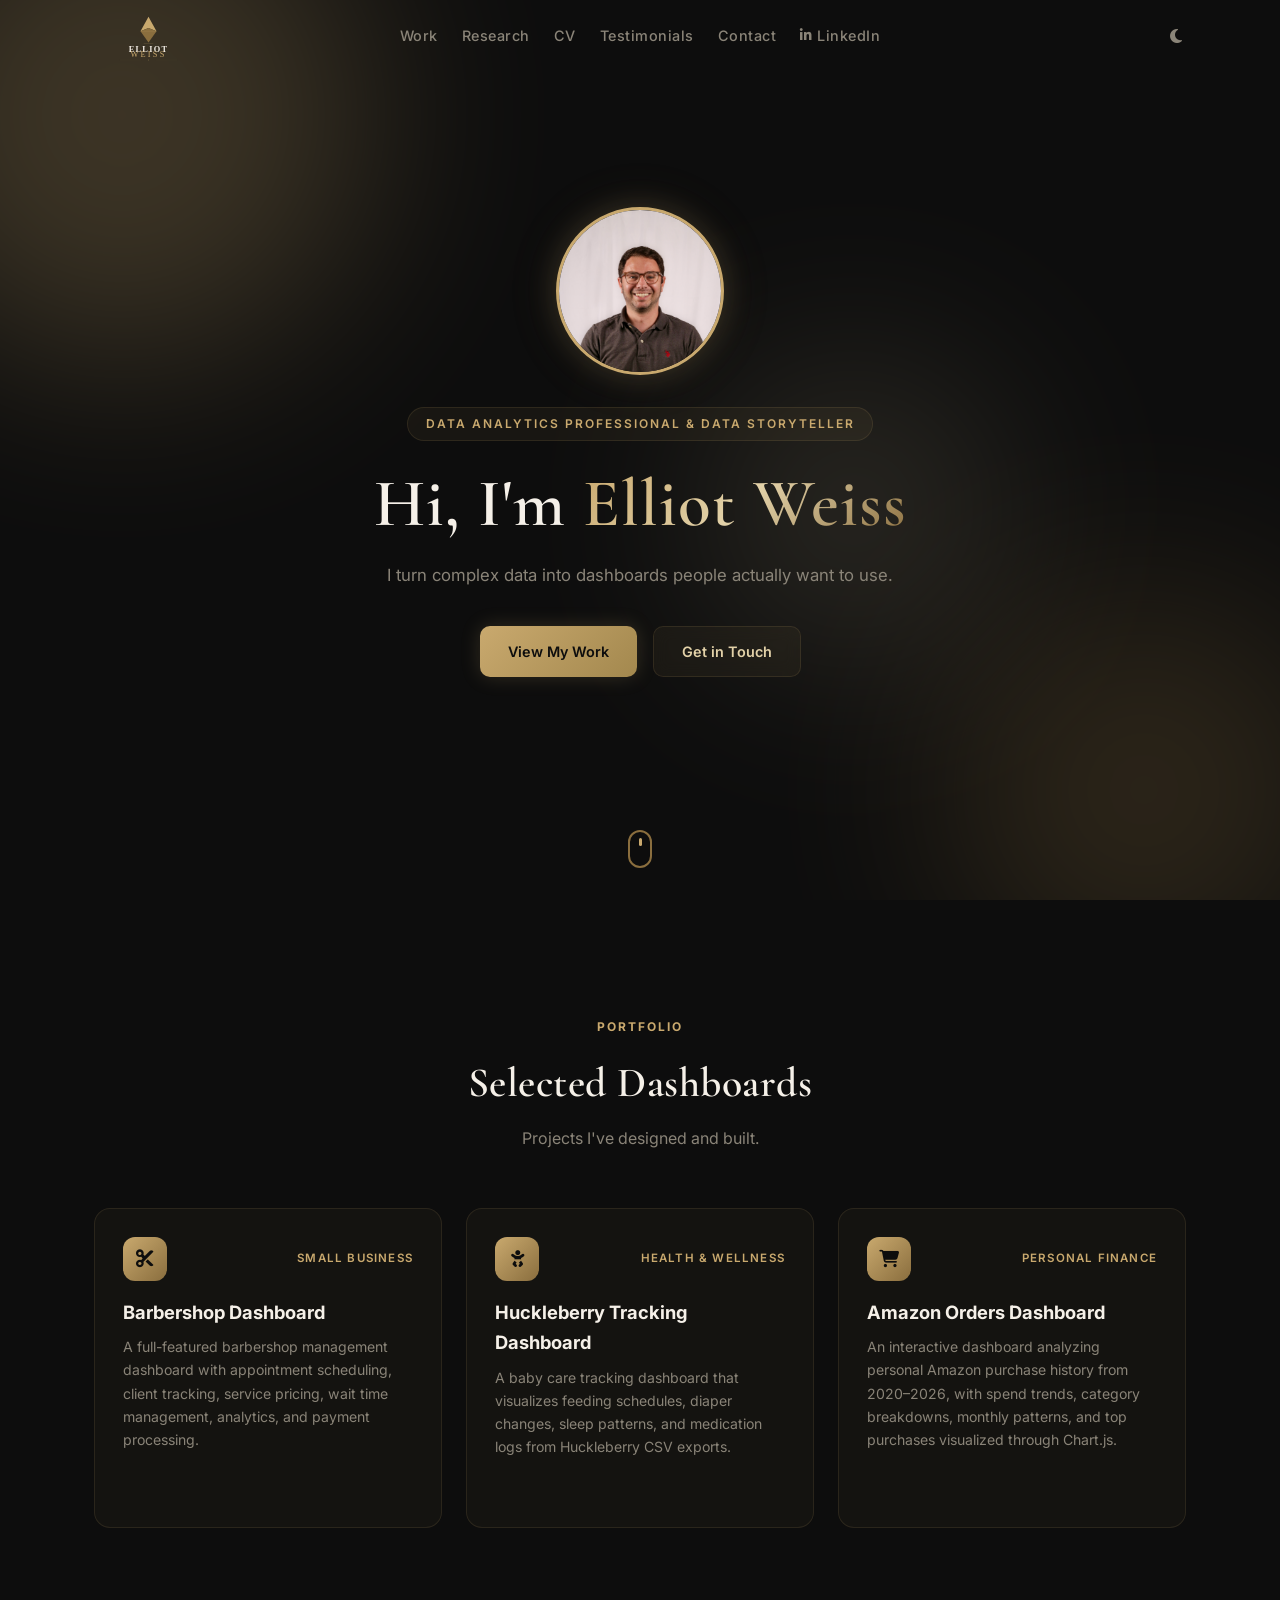
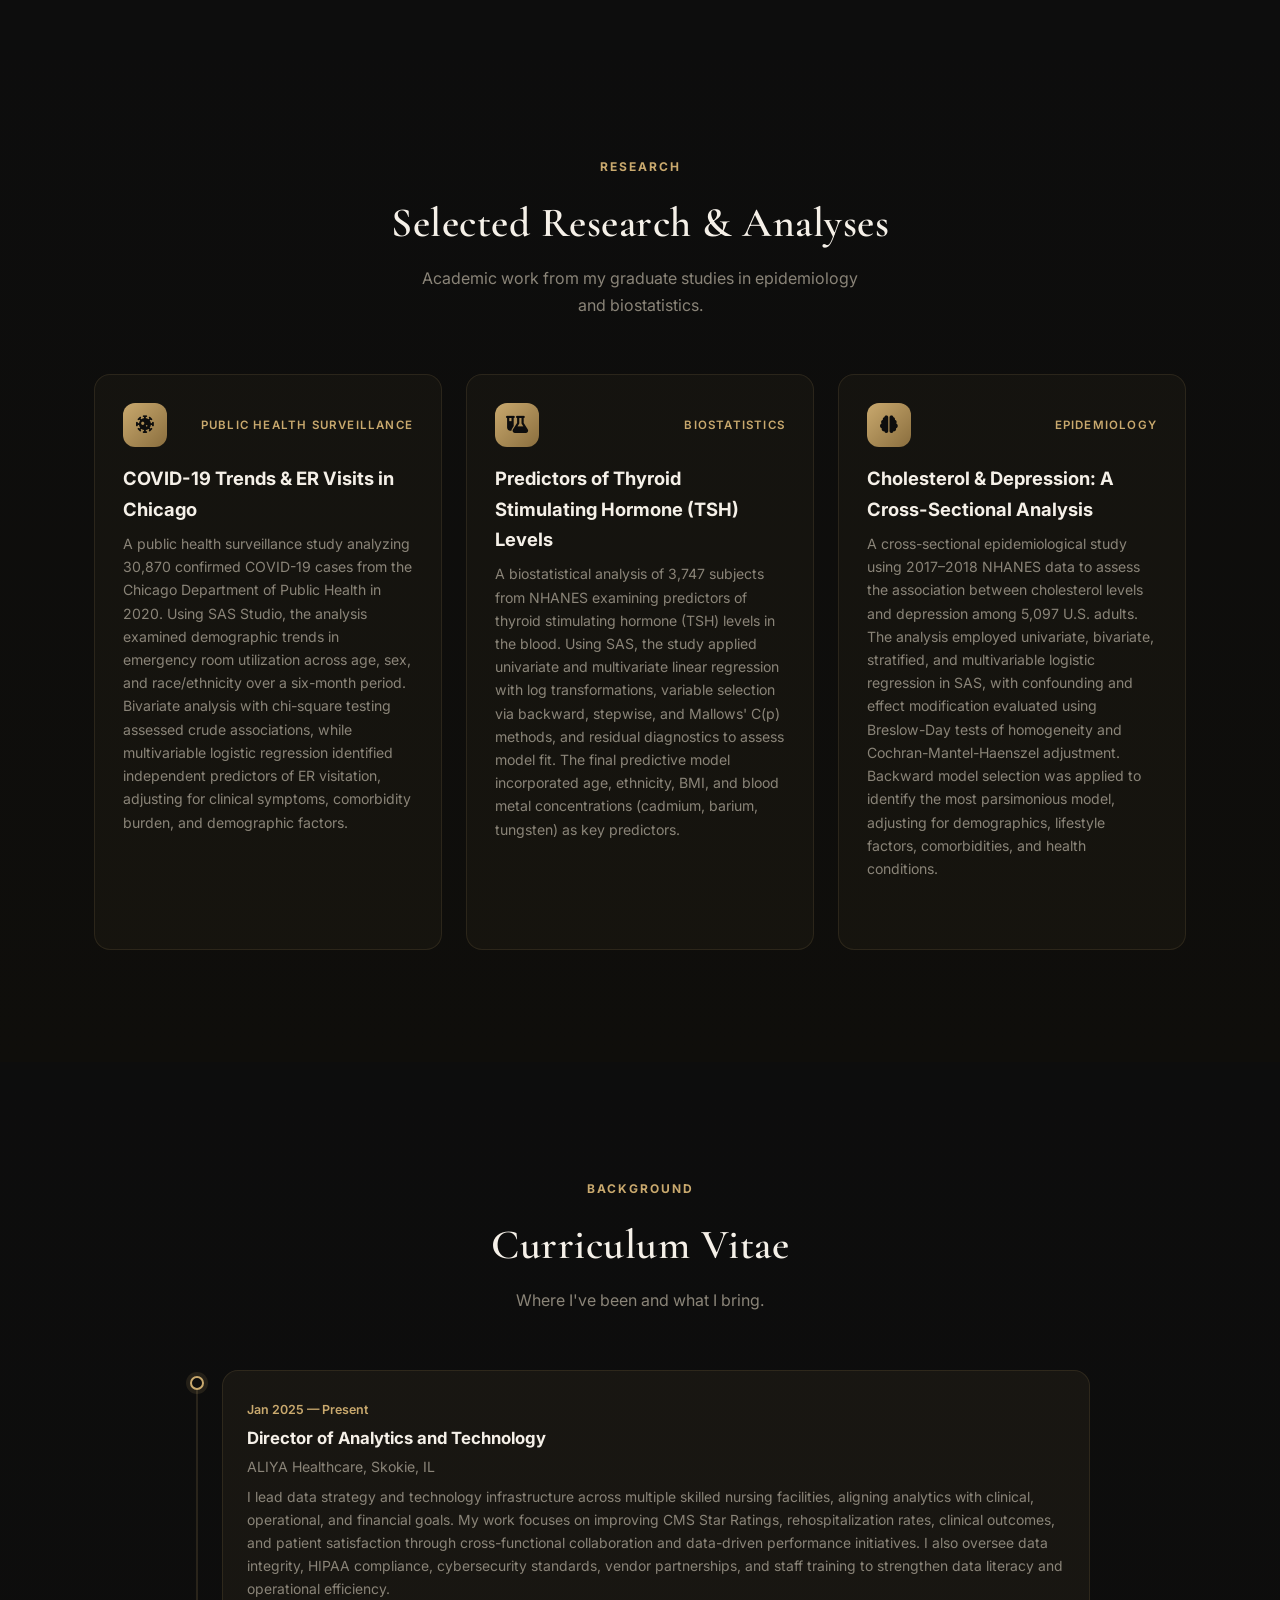
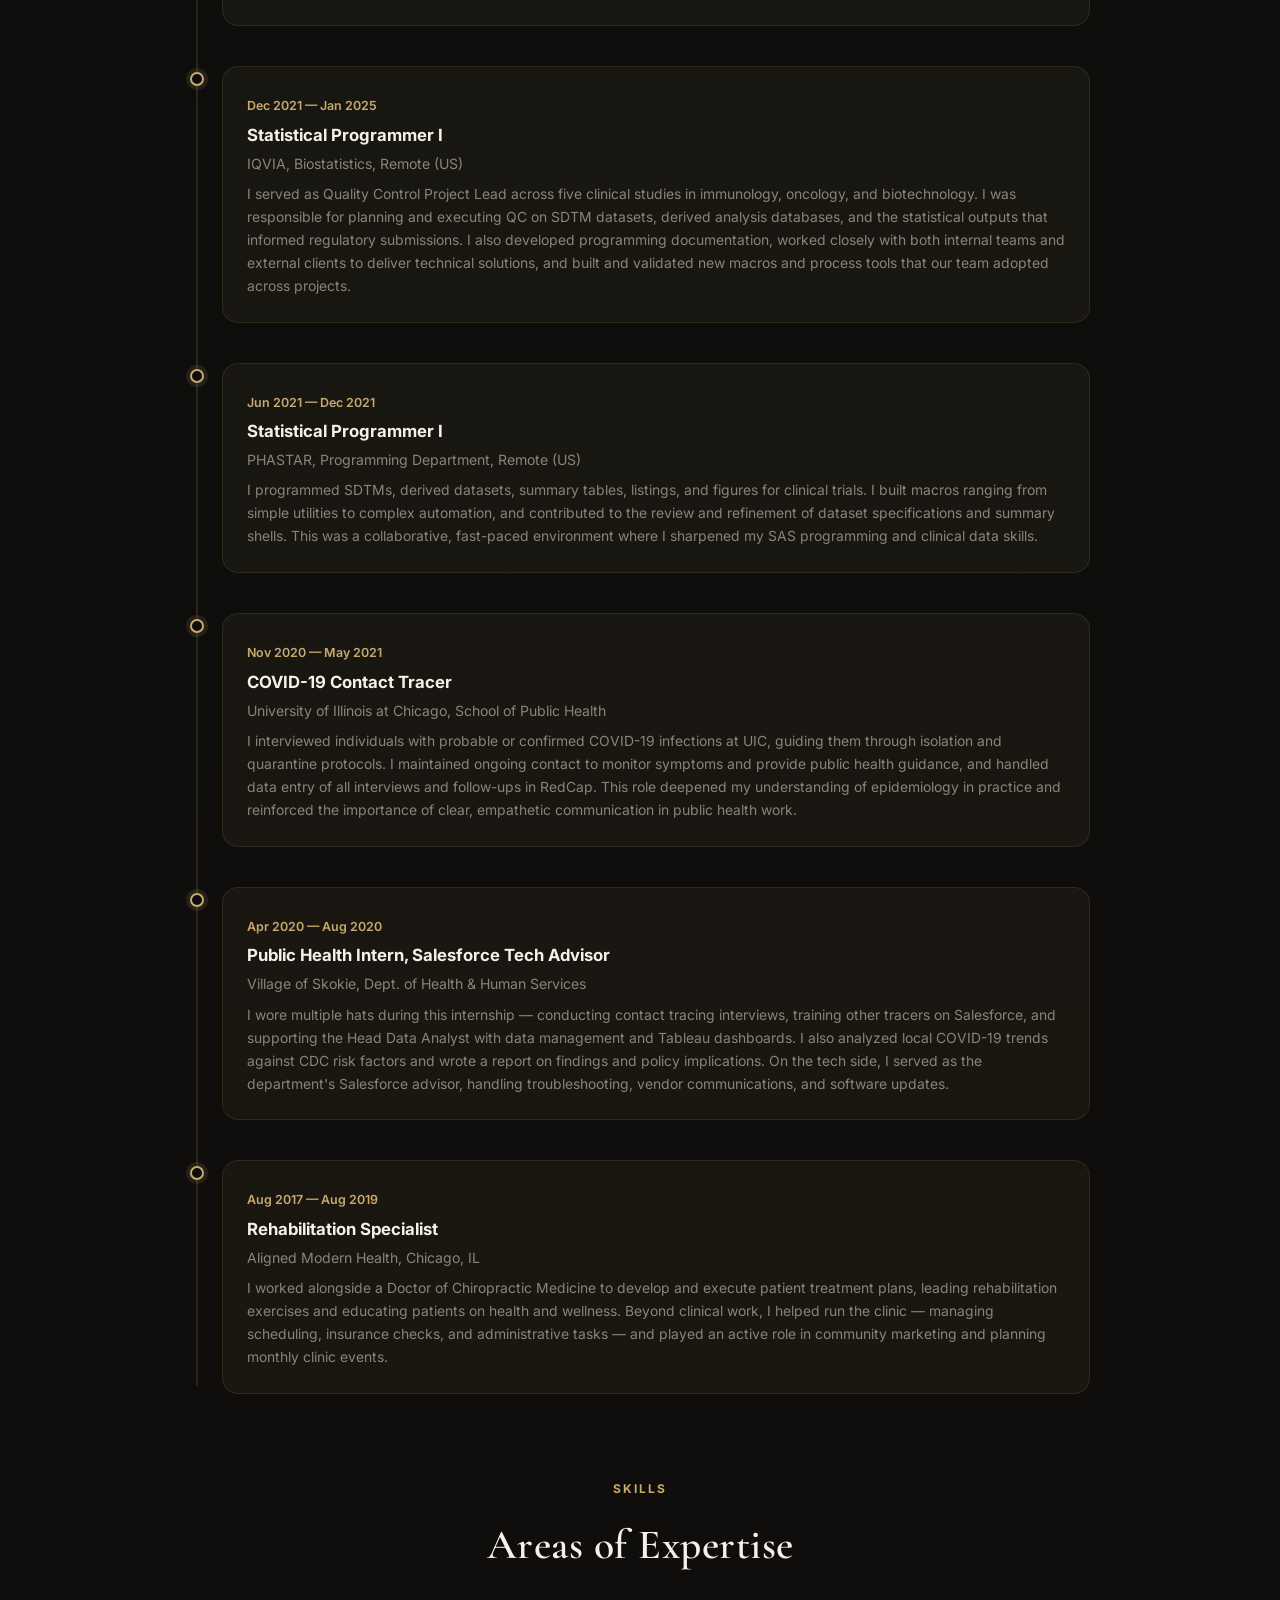
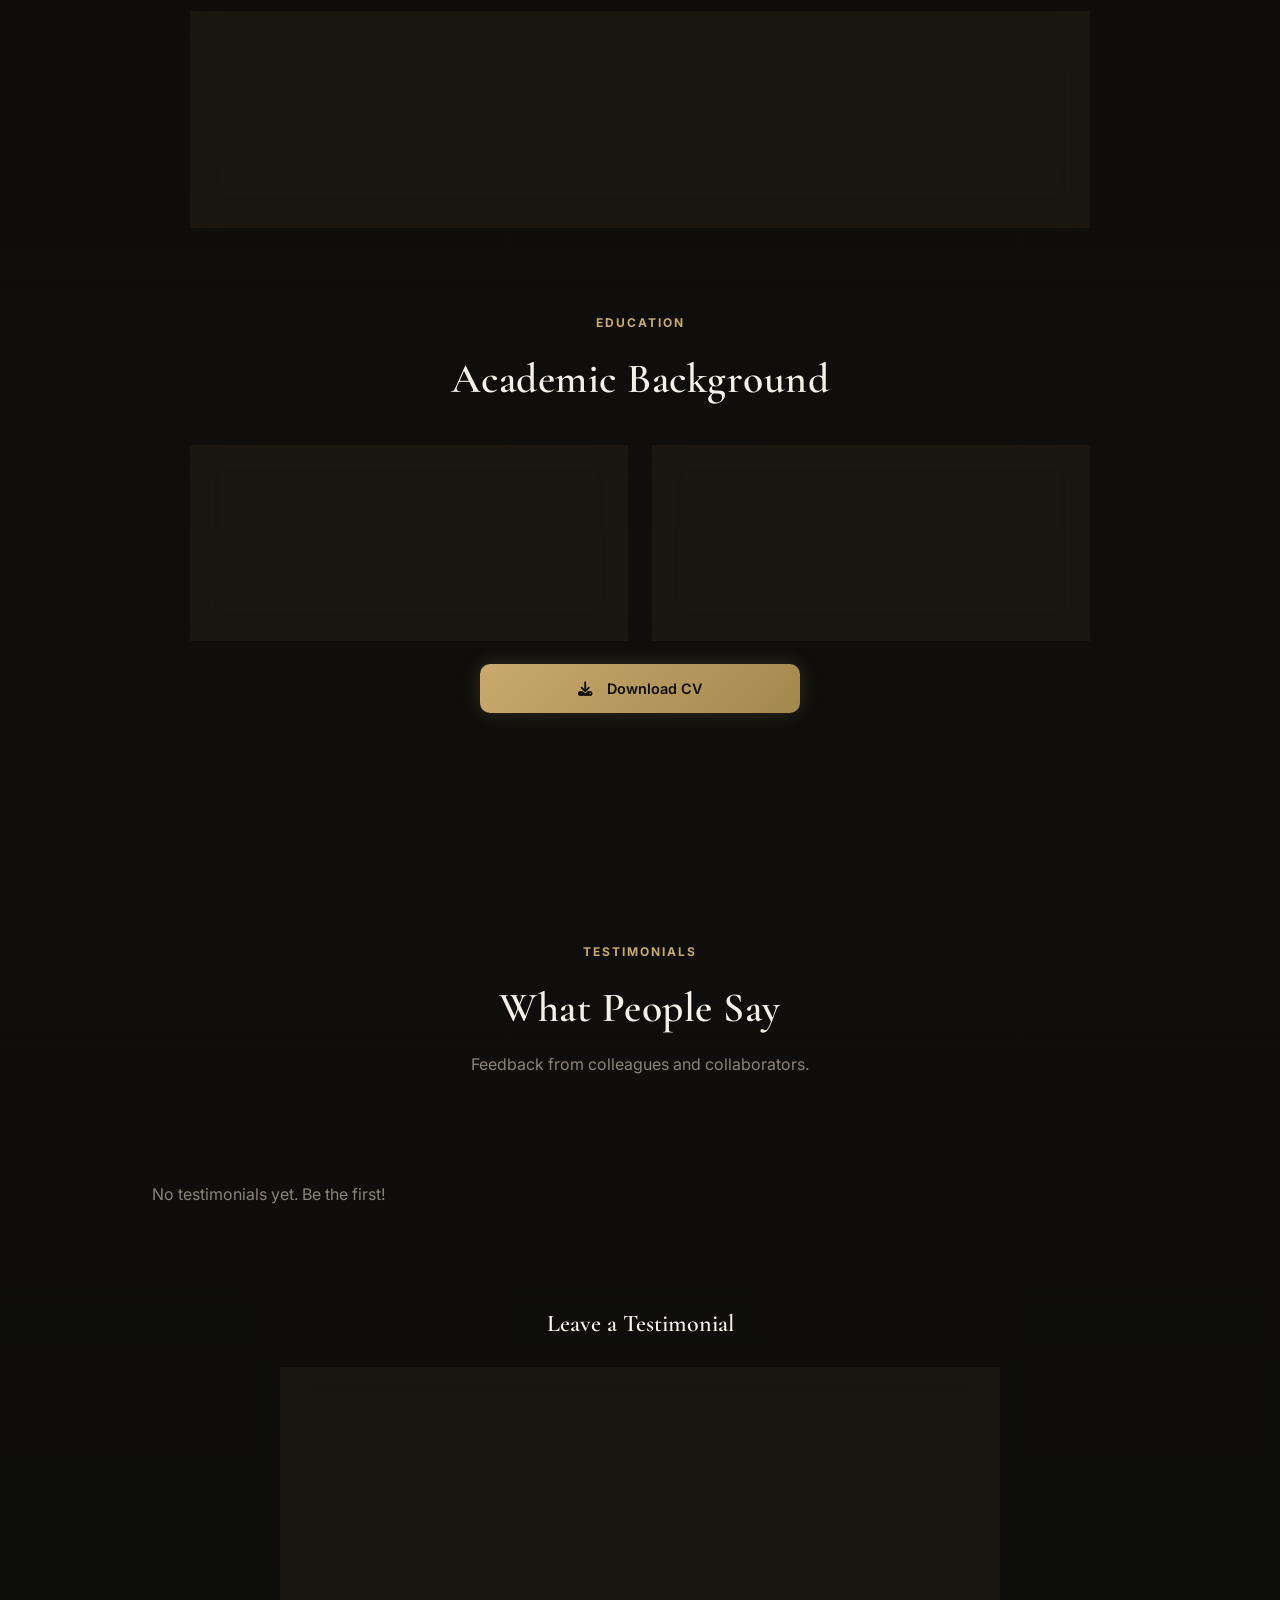
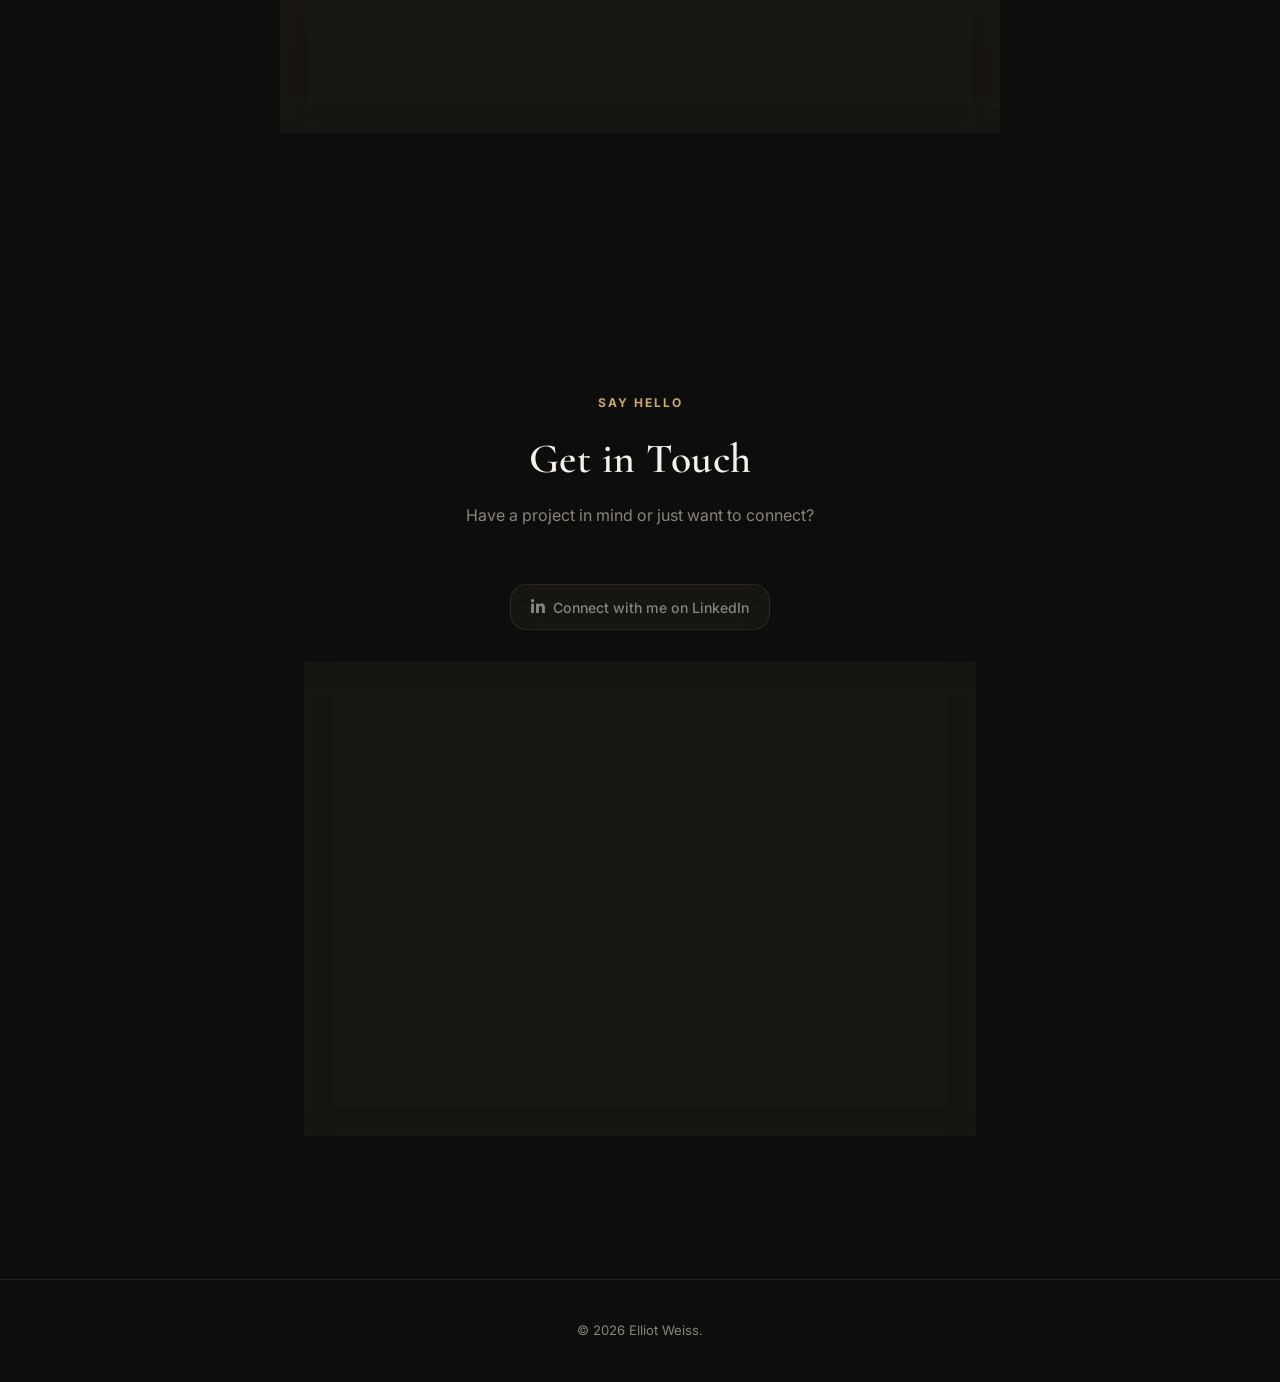
==== index.html @ 2b6797bf "Add Top label to back-to-top button" ====
<!DOCTYPE html>
<html lang="en">
<head>
  <meta charset="UTF-8">
  <meta name="viewport" content="width=device-width, initial-scale=1.0">
  <title>Elliot Weiss — Dashboard Portfolio</title>
  <link rel="preconnect" href="https://fonts.googleapis.com">
  <link href="https://fonts.googleapis.com/css2?family=Cormorant+Garamond:wght@300;400;500;600;700&family=Inter:wght@400;500;600;700;800;900&display=swap" rel="stylesheet">
  <link rel="stylesheet" href="https://cdnjs.cloudflare.com/ajax/libs/font-awesome/6.5.1/css/all.min.css">
  <link rel="stylesheet" href="static/style.css">
  <!-- Google Analytics -->
  <script async src="https://www.googletagmanager.com/gtag/js?id=G-BVHH5S75TG"></script>
  <script>
    window.dataLayer = window.dataLayer || [];
    function gtag(){dataLayer.push(arguments);}
    gtag('js', new Date());
    gtag('config', 'G-BVHH5S75TG');
  </script>
</head>
<body>

  <!-- ─── Navbar ─── -->
  <nav id="navbar">
    <div class="nav-inner">
      <a href="#hero" class="logo"><img src="static/logo.svg" alt="Elliot Weiss" class="nav-logo-img"></a>
      <div class="nav-links" id="navLinks">
        <a href="#work">Work</a>
        <a href="#research">Research</a>
        <a href="#cv">CV</a>
        <a href="#testimonials">Testimonials</a>
        <a href="#contact">Contact</a>
        <a href="https://linkedin.com/in/eweiss225" target="_blank" rel="noopener" class="nav-linkedin"><i class="fa-brands fa-linkedin-in"></i> LinkedIn</a>
      </div>
      <div class="nav-right">
        <button class="theme-toggle" id="themeToggle" aria-label="Toggle light/dark mode">
          <i class="fa-solid fa-moon"></i>
          <i class="fa-solid fa-sun"></i>
        </button>
        <button class="hamburger" id="hamburger" aria-label="Menu">
        <span></span><span></span><span></span>
      </button>
      </div>
    </div>
  </nav>

  <!-- ─── Hero ─── -->
  <section id="hero">
    <div class="hero-bg">
      <div class="orb orb-1"></div>
      <div class="orb orb-2"></div>
      <div class="orb orb-3"></div>
    </div>
    <div class="hero-content">
      <img src="static/headshot.jpeg" alt="Elliot Weiss" class="hero-headshot">
      <div class="hero-badge">Data Analytics Professional &amp; Data Storyteller</div>
      <h1>Hi, I'm <span class="gradient-text">Elliot Weiss</span></h1>
      <p class="hero-sub">I turn complex data into dashboards people actually want to use.</p>
      <div class="hero-cta">
        <a href="#work" class="btn btn-glow">View My Work</a>
        <a href="#contact" class="btn btn-glass">Get in Touch</a>
      </div>
    </div>
    <div class="scroll-indicator">
      <div class="mouse"><div class="wheel"></div></div>
    </div>
  </section>

  <!-- ─── Work ─── -->
  <section id="work">
    <div class="container">
      <div class="section-header">
        <span class="section-tag">Portfolio</span>
        <h2>Selected Dashboards</h2>
        <p>Projects I've designed and built.</p>
      </div>
      <div class="card-grid">
        
        <article class="card reveal" style="--accent: #7c3aed" data-dashboard="static/dashboards/barbershop.html" data-title="Barbershop Dashboard">
          <div class="card-top">
            <div class="card-icon"><i class="fa-solid fa-scissors"></i></div>
            <span class="card-cat">Small Business</span>
          </div>
          <h3>Barbershop Dashboard</h3>
          <p>A full-featured barbershop management dashboard with appointment scheduling, client tracking, service pricing, wait time management, analytics, and payment processing.</p>
          <div class="card-view-label">Click to preview <i class="fa-solid fa-arrow-up-right-from-square"></i></div>
          <div class="card-glow"></div>
        </article>
        
        <article class="card reveal" style="--accent: #D9856A" data-dashboard="static/dashboards/gabby.html" data-title="Huckleberry Tracking Dashboard">
          <div class="card-top">
            <div class="card-icon"><i class="fa-solid fa-baby"></i></div>
            <span class="card-cat">Health &amp; Wellness</span>
          </div>
          <h3>Huckleberry Tracking Dashboard</h3>
          <p>A baby care tracking dashboard that visualizes feeding schedules, diaper changes, sleep patterns, and medication logs from Huckleberry CSV exports.</p>
          <div class="card-view-label">Click to preview <i class="fa-solid fa-arrow-up-right-from-square"></i></div>
          <div class="card-glow"></div>
        </article>
        
        <article class="card reveal" style="--accent: #185FA5" data-dashboard="static/dashboards/amazon.html" data-title="Amazon Orders Dashboard">
          <div class="card-top">
            <div class="card-icon"><i class="fa-solid fa-cart-shopping"></i></div>
            <span class="card-cat">Personal Finance</span>
          </div>
          <h3>Amazon Orders Dashboard</h3>
          <p>An interactive dashboard analyzing personal Amazon purchase history from 2020–2026, with spend trends, category breakdowns, monthly patterns, and top purchases visualized through Chart.js.</p>
          <div class="card-view-label">Click to preview <i class="fa-solid fa-arrow-up-right-from-square"></i></div>
          <div class="card-glow"></div>
        </article>
        
      </div>

      <!-- Dashboard Modal -->
      <div class="modal-overlay" id="dashboardModal">
        <div class="modal-header">
          <span class="modal-title" id="modalTitle"></span>
          <button class="modal-close" id="modalClose"><i class="fa-solid fa-xmark"></i> Close</button>
        </div>
        <div class="modal-iframe-wrap" id="modalIframeWrap">
          <iframe class="modal-iframe" id="modalIframe" src="" frameborder="0"></iframe>
        </div>
      </div>
    </div>
  </section>

  <!-- ─── Research ─── -->
  <section id="research">
    <div class="container">
      <div class="section-header">
        <span class="section-tag">Research</span>
        <h2>Selected Research &amp; Analyses</h2>
        <p>Academic work from my graduate studies in epidemiology and biostatistics.</p>
      </div>
      <div class="card-grid">
        
        <a href="static/research/covid_er_visits.pdf" target="_blank" rel="noopener" class="card research-card reveal" style="--accent: #c9a96e; display:block; text-decoration:none; color:inherit;">
          <div class="card-top">
            <div class="card-icon"><i class="fa-solid fa-virus-covid"></i></div>
            <span class="card-cat">Public Health Surveillance</span>
          </div>
          <h3>COVID-19 Trends &amp; ER Visits in Chicago</h3>
          <p>A public health surveillance study analyzing 30,870 confirmed COVID-19 cases from the Chicago Department of Public Health in 2020. Using SAS Studio, the analysis examined demographic trends in emergency room utilization across age, sex, and race/ethnicity over a six-month period. Bivariate analysis with chi-square testing assessed crude associations, while multivariable logistic regression identified independent predictors of ER visitation, adjusting for clinical symptoms, comorbidity burden, and demographic factors.</p>
          <div class="card-view-label">Click to view <i class="fa-solid fa-file-pdf"></i></div>
          <div class="card-glow"></div>
        </a>
        
        <a href="static/research/biostats_tsh.pdf" target="_blank" rel="noopener" class="card research-card reveal" style="--accent: #c9a96e; display:block; text-decoration:none; color:inherit;">
          <div class="card-top">
            <div class="card-icon"><i class="fa-solid fa-flask-vial"></i></div>
            <span class="card-cat">Biostatistics</span>
          </div>
          <h3>Predictors of Thyroid Stimulating Hormone (TSH) Levels</h3>
          <p>A biostatistical analysis of 3,747 subjects from NHANES examining predictors of thyroid stimulating hormone (TSH) levels in the blood. Using SAS, the study applied univariate and multivariate linear regression with log transformations, variable selection via backward, stepwise, and Mallows&#39; C(p) methods, and residual diagnostics to assess model fit. The final predictive model incorporated age, ethnicity, BMI, and blood metal concentrations (cadmium, barium, tungsten) as key predictors.</p>
          <div class="card-view-label">Click to view <i class="fa-solid fa-file-pdf"></i></div>
          <div class="card-glow"></div>
        </a>
        
        <a href="static/research/cholesterol_depression.pdf" target="_blank" rel="noopener" class="card research-card reveal" style="--accent: #c9a96e; display:block; text-decoration:none; color:inherit;">
          <div class="card-top">
            <div class="card-icon"><i class="fa-solid fa-brain"></i></div>
            <span class="card-cat">Epidemiology</span>
          </div>
          <h3>Cholesterol &amp; Depression: A Cross-Sectional Analysis</h3>
          <p>A cross-sectional epidemiological study using 2017–2018 NHANES data to assess the association between cholesterol levels and depression among 5,097 U.S. adults. The analysis employed univariate, bivariate, stratified, and multivariable logistic regression in SAS, with confounding and effect modification evaluated using Breslow-Day tests of homogeneity and Cochran-Mantel-Haenszel adjustment. Backward model selection was applied to identify the most parsimonious model, adjusting for demographics, lifestyle factors, comorbidities, and health conditions.</p>
          <div class="card-view-label">Click to view <i class="fa-solid fa-file-pdf"></i></div>
          <div class="card-glow"></div>
        </a>
        
      </div>
    </div>
  </section>

  <!-- ─── CV ─── -->
  <section id="cv">
    <div class="container">
      <div class="section-header">
        <span class="section-tag">Background</span>
        <h2>Curriculum Vitae</h2>
        <p>Where I've been and what I bring.</p>
      </div>

      <div class="cv-layout-full">
        <!-- Timeline -->
        <div class="timeline">
          
          <div class="tl-item reveal">
            <div class="tl-dot"></div>
            <div class="tl-card">
              <span class="tl-year">Jan 2025 — Present</span>
              <h4>Director of Analytics and Technology</h4>
              <span class="tl-company">ALIYA Healthcare, Skokie, IL</span>
              <p>I lead data strategy and technology infrastructure across multiple skilled nursing facilities, aligning analytics with clinical, operational, and financial goals. My work focuses on improving CMS Star Ratings, rehospitalization rates, clinical outcomes, and patient satisfaction through cross-functional collaboration and data-driven performance initiatives. I also oversee data integrity, HIPAA compliance, cybersecurity standards, vendor partnerships, and staff training to strengthen data literacy and operational efficiency.</p>
            </div>
          </div>
          
          <div class="tl-item reveal">
            <div class="tl-dot"></div>
            <div class="tl-card">
              <span class="tl-year">Dec 2021 — Jan 2025</span>
              <h4>Statistical Programmer I</h4>
              <span class="tl-company">IQVIA, Biostatistics, Remote (US)</span>
              <p>I served as Quality Control Project Lead across five clinical studies in immunology, oncology, and biotechnology. I was responsible for planning and executing QC on SDTM datasets, derived analysis databases, and the statistical outputs that informed regulatory submissions. I also developed programming documentation, worked closely with both internal teams and external clients to deliver technical solutions, and built and validated new macros and process tools that our team adopted across projects.</p>
            </div>
          </div>
          
          <div class="tl-item reveal">
            <div class="tl-dot"></div>
            <div class="tl-card">
              <span class="tl-year">Jun 2021 — Dec 2021</span>
              <h4>Statistical Programmer I</h4>
              <span class="tl-company">PHASTAR, Programming Department, Remote (US)</span>
              <p>I programmed SDTMs, derived datasets, summary tables, listings, and figures for clinical trials. I built macros ranging from simple utilities to complex automation, and contributed to the review and refinement of dataset specifications and summary shells. This was a collaborative, fast-paced environment where I sharpened my SAS programming and clinical data skills.</p>
            </div>
          </div>
          
          <div class="tl-item reveal">
            <div class="tl-dot"></div>
            <div class="tl-card">
              <span class="tl-year">Nov 2020 — May 2021</span>
              <h4>COVID-19 Contact Tracer</h4>
              <span class="tl-company">University of Illinois at Chicago, School of Public Health</span>
              <p>I interviewed individuals with probable or confirmed COVID-19 infections at UIC, guiding them through isolation and quarantine protocols. I maintained ongoing contact to monitor symptoms and provide public health guidance, and handled data entry of all interviews and follow-ups in RedCap. This role deepened my understanding of epidemiology in practice and reinforced the importance of clear, empathetic communication in public health work.</p>
            </div>
          </div>
          
          <div class="tl-item reveal">
            <div class="tl-dot"></div>
            <div class="tl-card">
              <span class="tl-year">Apr 2020 — Aug 2020</span>
              <h4>Public Health Intern, Salesforce Tech Advisor</h4>
              <span class="tl-company">Village of Skokie, Dept. of Health &amp; Human Services</span>
              <p>I wore multiple hats during this internship — conducting contact tracing interviews, training other tracers on Salesforce, and supporting the Head Data Analyst with data management and Tableau dashboards. I also analyzed local COVID-19 trends against CDC risk factors and wrote a report on findings and policy implications. On the tech side, I served as the department&#39;s Salesforce advisor, handling troubleshooting, vendor communications, and software updates.</p>
            </div>
          </div>
          
          <div class="tl-item reveal">
            <div class="tl-dot"></div>
            <div class="tl-card">
              <span class="tl-year">Aug 2017 — Aug 2019</span>
              <h4>Rehabilitation Specialist</h4>
              <span class="tl-company">Aligned Modern Health, Chicago, IL</span>
              <p>I worked alongside a Doctor of Chiropractic Medicine to develop and execute patient treatment plans, leading rehabilitation exercises and educating patients on health and wellness. Beyond clinical work, I helped run the clinic — managing scheduling, insurance checks, and administrative tasks — and played an active role in community marketing and planning monthly clinic events.</p>
            </div>
          </div>
          
        </div>

        <!-- Areas of Expertise -->
        <div class="cv-sub-section">
          <div class="section-header">
            <span class="section-tag">Skills</span>
            <h2>Areas of Expertise</h2>
          </div>
          <div class="cv-full-block glass-card reveal">
            <div class="skill-cloud">
              
              <span class="skill-pill">SAS</span>
              
              <span class="skill-pill">SQL</span>
              
              <span class="skill-pill">Python</span>
              
              <span class="skill-pill">R</span>
              
              <span class="skill-pill">ArcGIS Pro</span>
              
              <span class="skill-pill">Tableau</span>
              
              <span class="skill-pill">Power BI</span>
              
              <span class="skill-pill">Microsoft Excel</span>
              
              <span class="skill-pill">Microsoft O365</span>
              
              <span class="skill-pill">Database Management</span>
              
              <span class="skill-pill">SFTP</span>
              
              <span class="skill-pill">Dashboard Development</span>
              
              <span class="skill-pill">Statistical Modeling</span>
              
              <span class="skill-pill">Data Collection</span>
              
              <span class="skill-pill">Epidemiology &amp; Biostatistics</span>
              
              <span class="skill-pill">Public Health Research</span>
              
              <span class="skill-pill">Public Health Surveillance Systems</span>
              
              <span class="skill-pill">Information Technology</span>
              
              <span class="skill-pill">Leadership</span>
              
              <span class="skill-pill">Communication</span>
              
              <span class="skill-pill">Consulting</span>
              
              <span class="skill-pill">External Stakeholders</span>
              
            </div>
          </div>
        </div>

        <!-- Education -->
        <div class="cv-sub-section">
          <div class="section-header">
            <span class="section-tag">Education</span>
            <h2>Academic Background</h2>
          </div>
          <div class="cv-edu-grid">
            
            <div class="cv-full-block glass-card reveal">
              <p class="edu-degree">Master of Public Health</p>
              <p class="edu-concentration">Epidemiology / Biostatistics</p>
              <p class="edu-school">University of Illinois at Chicago (UIC), School of Public Health, May 2021</p>
              
            </div>
            
            <div class="cv-full-block glass-card reveal">
              <p class="edu-degree">Bachelor of Science in Kinesiology</p>
              <p class="edu-concentration">Movement Science</p>
              <p class="edu-school">University of Illinois at Chicago (UIC), Dec 2016</p>
              
              <p class="edu-detail">Helen M. Barton Summer Undergraduate Research Scholarship</p>
              
            </div>
            
          </div>
        </div>

        <a href="static/RESUME_ElliotWeiss.pdf" download class="btn btn-glow" style="max-width:320px;margin:1.5rem auto 0;text-align:center;display:flex;">
          <i class="fa-solid fa-download"></i>&ensp;Download CV
        </a>
      </div>
    </div>
  </section>

  <!-- ─── Testimonials ─── -->
  <section id="testimonials">
    <div class="container">
      <div class="section-header">
        <span class="section-tag">Testimonials</span>
        <h2>What People Say</h2>
        <p>Feedback from colleagues and collaborators.</p>
      </div>

      <div class="testimonial-grid" id="testimonialGrid">
        <p class="testimonial-empty" id="testimonialEmpty" style="text-align:center;color:var(--text-dim);">Loading testimonials...</p>
      </div>

      <div class="testimonial-form-wrap">
        <h3 class="testimonial-form-title">Leave a Testimonial</h3>
        <form class="contact-form glass-card reveal" id="testimonialForm" action="https://formsubmit.co/eweiss225@outlook.com" method="POST">
          <input type="hidden" name="_captcha" value="false">
          <input type="hidden" name="_next" value="https://elliot-weiss.com#testimonials">
          <input type="hidden" name="_subject" value="New Testimonial Submission">
          <input type="text" name="_honey" style="display:none">
          <div class="form-row">
            <div class="form-group">
              <label for="t-name">Name <span class="req">*</span></label>
              <input id="t-name" name="name" type="text" placeholder="Your name" required>
            </div>
            <div class="form-group">
              <label for="t-title">Title / Company</label>
              <input id="t-title" name="title" type="text" placeholder="e.g. VP of Operations, Acme Corp">
            </div>
          </div>
          <div class="form-group">
            <label for="t-quote">Your Testimonial <span class="req">*</span></label>
            <textarea id="t-quote" name="quote" rows="4" placeholder="Share your experience working with me..." required></textarea>
          </div>
          <button type="submit" class="btn btn-glow btn-full">
            <span class="btn-text">Submit Testimonial</span>
          </button>
        </form>
      </div>
    </div>
  </section>

  <!-- ─── Contact ─── -->
  <section id="contact">
    <div class="container container-sm">
      <div class="section-header">
        <span class="section-tag">Say Hello</span>
        <h2>Get in Touch</h2>
        <p>Have a project in mind or just want to connect?</p>
      </div>

      <div class="contact-links" style="margin-bottom:2rem;">
        <a href="https://linkedin.com/in/eweiss225" target="_blank" rel="noopener" class="contact-chip glass-card"><i class="fa-brands fa-linkedin-in"></i> Connect with me on LinkedIn</a>
      </div>

      <form class="contact-form glass-card reveal" id="contactForm" action="https://formsubmit.co/eweiss225@outlook.com" method="POST">
        <input type="hidden" name="_captcha" value="false">
        <input type="hidden" name="_next" value="https://elliot-weiss.com#contact">
        <input type="text" name="_honey" style="display:none">
        <div class="form-row">
          <div class="form-group">
            <label for="c-name">Name <span class="req">*</span></label>
            <input id="c-name" name="name" type="text" placeholder="Your name" required>
          </div>
          <div class="form-group">
            <label for="c-email">Email <span class="req">*</span></label>
            <input id="c-email" name="email" type="email" placeholder="you@example.com" required>
          </div>
        </div>
        <div class="form-group">
          <label for="c-subject">Subject</label>
          <input id="c-subject" name="_subject" type="text" placeholder="What's this about?">
        </div>
        <div class="form-group">
          <label for="c-message">Message <span class="req">*</span></label>
          <textarea id="c-message" name="message" rows="5" placeholder="Tell me about your project..." required></textarea>
        </div>
        <button type="submit" class="btn btn-glow btn-full">
          <span class="btn-text">Send Message</span>
        </button>
      </form>
    </div>
  </section>

  <!-- Back to top -->
  <button class="back-to-top" id="backToTop" aria-label="Back to top">
    <i class="fa-solid fa-arrow-up"></i>
    <span>Top</span>
  </button>

  <!-- ─── Footer ─── -->
  <footer>
    <div class="container">
      <p>&copy; 2026 Elliot Weiss.</p>
    </div>
  </footer>

  <script>
    /* ── Navbar scroll ── */
    const nav = document.getElementById('navbar');
    window.addEventListener('scroll', () => {
      nav.classList.toggle('scrolled', window.scrollY > 50);
    });

    /* ── Mobile menu ── */
    const hamburger = document.getElementById('hamburger');
    const navLinks  = document.getElementById('navLinks');
    hamburger.addEventListener('click', () => {
      hamburger.classList.toggle('active');
      navLinks.classList.toggle('open');
    });
    navLinks.querySelectorAll('a').forEach(a => a.addEventListener('click', () => {
      hamburger.classList.remove('active');
      navLinks.classList.remove('open');
      gtag('event', 'click_nav_link', { link: a.getAttribute('href') || a.textContent.trim() });
    }));

    /* ── Smooth scroll ── */
    document.querySelectorAll('a[href^="#"]').forEach(a => {
      a.addEventListener('click', e => {
        e.preventDefault();
        const el = document.querySelector(a.getAttribute('href'));
        if (el) el.scrollIntoView({ behavior: 'smooth', block: 'start' });
      });
    });

    /* ── Scroll reveal ── */
    const io = new IntersectionObserver(entries => {
      entries.forEach(e => { if (e.isIntersecting) e.target.classList.add('visible'); });
    }, { threshold: 0.12 });
    document.querySelectorAll('.reveal').forEach(el => io.observe(el));

    /* ── GA: Section views ── */
    const sectionsSeen = {};
    const sectionObs = new IntersectionObserver(entries => {
      entries.forEach(e => {
        if (e.isIntersecting && !sectionsSeen[e.target.id]) {
          sectionsSeen[e.target.id] = true;
          gtag('event', 'view_' + e.target.id, { section: e.target.id });
        }
      });
    }, { threshold: 0.25 });
    ['work','research','cv','testimonials','contact'].forEach(id => {
      const el = document.getElementById(id);
      if (el) sectionObs.observe(el);
    });

    /* ── GA: Research PDF clicks ── */
    document.querySelectorAll('.research-card').forEach(card => {
      card.addEventListener('click', () => {
        gtag('event', 'open_research_pdf', { paper: card.querySelector('h3').textContent });
      });
    });

    /* ── GA: Download CV ── */
    document.querySelector('a[download]')?.addEventListener('click', () => {
      gtag('event', 'download_cv');
    });

    /* ── GA: LinkedIn clicks ── */
    document.querySelectorAll('a[href*="linkedin"]').forEach(a => {
      a.addEventListener('click', () => {
        gtag('event', 'click_linkedin', { location: a.closest('section')?.id || 'navbar' });
      });
    });

    /* ── Card mouse glow ── */
    document.querySelectorAll('.card').forEach(card => {
      card.addEventListener('mousemove', e => {
        const r = card.getBoundingClientRect();
        card.style.setProperty('--mx', `${e.clientX - r.left}px`);
        card.style.setProperty('--my', `${e.clientY - r.top}px`);
      });
    });

    /* ── Dashboard modal ── */
    const modal  = document.getElementById('dashboardModal');
    const iframe = document.getElementById('modalIframe');
    const wrap   = document.getElementById('modalIframeWrap');
    const mTitle = document.getElementById('modalTitle');
    const mClose = document.getElementById('modalClose');

    function scaleIframe() {
      const wrapW = wrap.clientWidth;
      const scale = wrapW / 1440;
      iframe.style.transform = `scale(${scale})`;
      iframe.style.height = (wrap.clientHeight / scale) + 'px';
    }

    document.querySelectorAll('.card[data-dashboard]').forEach(card => {
      card.addEventListener('click', () => {
        const src   = card.dataset.dashboard;
        const title = card.dataset.title;
        if (!src) return;
        mTitle.textContent = title;
        iframe.src = src;
        modal.classList.add('open');
        document.body.style.overflow = 'hidden';
        requestAnimationFrame(scaleIframe);
        gtag('event', 'open_dashboard', { dashboard: title });
      });
    });

    window.addEventListener('resize', () => {
      if (modal.classList.contains('open')) scaleIframe();
    });

    mClose.addEventListener('click', () => {
      modal.classList.remove('open');
      iframe.src = '';
      document.body.style.overflow = '';
    });

    modal.addEventListener('click', e => {
      if (e.target === modal) {
        modal.classList.remove('open');
        iframe.src = '';
        document.body.style.overflow = '';
      }
    });

    /* ── Theme toggle (persisted) ── */
    const themeBtn = document.getElementById('themeToggle');
    if (localStorage.getItem('theme') === 'light') {
      document.documentElement.classList.add('light');
    }
    themeBtn.addEventListener('click', () => {
      document.documentElement.classList.toggle('light');
      const mode = document.documentElement.classList.contains('light') ? 'light' : 'dark';
      localStorage.setItem('theme', mode);
      gtag('event', 'toggle_theme', { mode: mode });
    });

    /* ── Back to top ── */
    const btt = document.getElementById('backToTop');
    window.addEventListener('scroll', () => {
      btt.classList.toggle('visible', window.scrollY > 600);
    });
    btt.addEventListener('click', () => {
      window.scrollTo({ top: 0, behavior: 'smooth' });
      gtag('event', 'click_back_to_top');
    });

    /* ── GA: Form submissions ── */
    document.getElementById('contactForm')?.addEventListener('submit', () => {
      gtag('event', 'submit_contact_form');
    });
    document.getElementById('testimonialForm')?.addEventListener('submit', () => {
      gtag('event', 'submit_testimonial');
    });

    /* ── Testimonials from Google Sheets ── */
    (function() {
      const SHEET_ID = '1KWxuZVZxIJ_vn7rwgjUt10K3ktzp2bXpeouAmqw_C-s';
      const url = `https://docs.google.com/spreadsheets/d/${SHEET_ID}/gviz/tq?tqx=out:csv`;
      const grid = document.getElementById('testimonialGrid');
      const empty = document.getElementById('testimonialEmpty');

      fetch(url)
        .then(r => r.text())
        .then(csv => {
          const rows = [];
          const lines = csv.split('\n');
          for (let i = 1; i < lines.length; i++) {
            const cols = [];
            let current = '';
            let inQuotes = false;
            for (let c = 0; c < lines[i].length; c++) {
              const ch = lines[i][c];
              if (ch === '"') { inQuotes = !inQuotes; }
              else if (ch === ',' && !inQuotes) { cols.push(current.trim()); current = ''; }
              else { current += ch; }
            }
            cols.push(current.trim());
            if (cols.length >= 4 && cols[3].toUpperCase() === 'Y') {
              rows.push({ name: cols[0], title: cols[1], quote: cols[2] });
            }
          }

          empty.remove();

          if (rows.length === 0) {
            grid.innerHTML = '<p class="testimonial-empty" style="text-align:center;color:var(--text-dim);grid-column:1/-1;">No testimonials yet. Be the first!</p>';
            return;
          }

          rows.forEach(t => {
            const card = document.createElement('div');
            card.className = 'testimonial-card glass-card reveal visible';
            card.innerHTML = `
              <i class="fa-solid fa-quote-left testimonial-quote-icon"></i>
              <p class="testimonial-quote">${t.quote.replace(/</g,'&lt;')}</p>
              <i class="fa-solid fa-quote-right testimonial-quote-icon testimonial-quote-close"></i>
              <div class="testimonial-author">
                <p class="testimonial-name">${t.name.replace(/</g,'&lt;')}</p>
                ${t.title ? '<p class="testimonial-title">' + t.title.replace(/</g,'&lt;') + '</p>' : ''}
              </div>
            `;
            grid.appendChild(card);
          });
        })
        .catch(() => {
          empty.textContent = 'No testimonials yet. Be the first!';
        });
    })();
  </script>
</body>
</html>
---- static/style.css ----
/* ═══════════════════════════════════════
   TOKENS — matched to elliot_weiss_logo.svg
   Gold #c9a96e · Dark gold #8a6e3e · Cream #f5f0e8 · BG #0d0d0d
   ═══════════════════════════════════════ */
:root {
  --bg:        #0d0d0d;
  --bg-card:   rgba(201,169,110,0.04);
  --bg-glass:  rgba(201,169,110,0.06);
  --border:    rgba(201,169,110,0.12);
  --text:      #d4cfc6;
  --text-dim:  #8a8478;
  --white:     #f5f0e8;
  --gold:      #c9a96e;
  --gold-dark: #8a6e3e;
  --gold-light:#e2d1a8;
  --grad:      linear-gradient(135deg, #c9a96e, #e2d1a8, #8a6e3e);
  --grad-warm: linear-gradient(135deg, #c9a96e, #a3884e);
  --bg-alt:    #0f0e0b;
  --radius:    16px;
  --radius-sm: 10px;
  --font:      'Inter', -apple-system, BlinkMacSystemFont, 'Segoe UI', sans-serif;
  --font-serif:'Cormorant Garamond', Georgia, serif;
  --max-w:     1140px;
  --nav-h:     72px;
}

/* ═══════════════════════════════════════
   LIGHT MODE
   ═══════════════════════════════════════ */
html.light {
  --bg:        #f5f0e8;
  --bg-card:   rgba(138,110,62,0.06);
  --bg-glass:  rgba(138,110,62,0.07);
  --border:    rgba(138,110,62,0.18);
  --text:      #3d3929;
  --text-dim:  #6b6455;
  --white:     #1a1814;
  --gold:      #8a6e3e;
  --gold-dark: #6b5530;
  --gold-light:#5a4728;
  --grad:      linear-gradient(135deg, #8a6e3e, #b8944e, #6b5530);
  --grad-warm: linear-gradient(135deg, #8a6e3e, #6b5530);
  --bg-alt:    #ece5d8;
}
html.light body { background: var(--bg); }
html, body { transition: background-color .3s, color .3s; }
html.light #navbar.scrolled {
  background: rgba(245,240,232,0.88);
}
html.light .modal-header { background: rgba(245,240,232,0.95); }
html.light .card-icon { color: var(--bg); }
html.light .btn-glow { color: #f5f0e8; }
html.light .orb { opacity: .1; }
html.light .nav-logo-img { filter: brightness(0.45); }
html.light .modal-iframe { background: #fff; }

/* Theme toggle */
.theme-toggle {
  background: none;
  border: none;
  color: var(--text-dim);
  font-size: 1rem;
  cursor: pointer;
  padding: 4px;
  display: flex;
  align-items: center;
  justify-content: center;
  transition: color .2s;
}
.theme-toggle:hover {
  color: var(--gold);
}
.theme-toggle .fa-sun { display: none; }
html.light .theme-toggle .fa-sun { display: inline; }
html.light .theme-toggle .fa-moon { display: none; }

/* ═══════════════════════════════════════
   RESET
   ═══════════════════════════════════════ */
*, *::before, *::after { margin:0; padding:0; box-sizing:border-box; }
html { scroll-behavior: smooth; scroll-padding-top: var(--nav-h); }
body {
  font-family: var(--font);
  background: var(--bg);
  color: var(--text);
  line-height: 1.65;
  -webkit-font-smoothing: antialiased;
  overflow-x: hidden;
}
a { color: inherit; text-decoration: none; }
img { max-width: 100%; display: block; }
button { font-family: inherit; }

/* ═══════════════════════════════════════
   LAYOUT
   ═══════════════════════════════════════ */
.container    { max-width: var(--max-w); margin: 0 auto; padding: 0 1.5rem; }
.container-sm { max-width: 720px;       margin: 0 auto; padding: 0 1.5rem; }
section { padding: 7rem 0; }

/* ═══════════════════════════════════════
   GLASS HELPER
   ═══════════════════════════════════════ */
.glass-card {
  background: var(--bg-glass);
  border: 1px solid var(--border);
  border-radius: var(--radius);
  backdrop-filter: blur(16px);
  -webkit-backdrop-filter: blur(16px);
}

/* ═══════════════════════════════════════
   NAVBAR
   ═══════════════════════════════════════ */
#navbar {
  position: fixed; inset: 0 0 auto 0;
  height: var(--nav-h);
  z-index: 200;
  transition: background .35s, border-color .35s, backdrop-filter .35s;
  border-bottom: 1px solid transparent;
}
#navbar.scrolled {
  background: rgba(13,13,13,0.82);
  backdrop-filter: blur(14px);
  -webkit-backdrop-filter: blur(14px);
  border-bottom-color: var(--border);
}
.nav-inner {
  max-width: var(--max-w); margin:0 auto; padding:0 1.5rem;
  display:grid; grid-template-columns:1fr auto 1fr;
  align-items:center;
  height:100%;
}
.logo {
  display:flex; align-items:center;
  justify-self:start;
}
.nav-right {
  display:flex; align-items:center; gap:.5rem;
  justify-self:end;
}
.nav-logo-img {
  height: 56px;
  width: auto;
}
.nav-links {
  display:flex; gap:1.5rem;
  justify-self:center;
}
.nav-links a {
  font-size: .9rem; font-weight: 500; color: var(--text-dim);
  transition: color .2s;
  letter-spacing: 0.5px;
}
.nav-links a:hover { color: var(--gold); }
.nav-linkedin {
  display:inline-flex; align-items:center; gap:.3rem;
  padding:0; border:none; background:none;
  font-size:.9rem;
}
.nav-linkedin i { font-size:.85rem; }

/* hamburger */
.hamburger {
  display:none; flex-direction:column; gap:5px;
  background:none; border:none; cursor:pointer; padding:4px;
}
.hamburger span { display:block; width:22px; height:2px; background:var(--gold); border-radius:2px; transition:.3s; }
.hamburger.active span:nth-child(1){ transform:rotate(45deg) translate(5px,5px); }
.hamburger.active span:nth-child(2){ opacity:0; }
.hamburger.active span:nth-child(3){ transform:rotate(-45deg) translate(5px,-5px); }

@media(max-width:640px){
  .hamburger { display:flex; }
  .nav-links {
    position:absolute; top:var(--nav-h); left:0; right:0;
    flex-direction:column; gap:0; display:none;
    background: rgba(13,13,13,.96); backdrop-filter:blur(14px);
    border-bottom:1px solid var(--border);
    justify-self:auto;
  }
  .nav-links.open { display:flex; }
  .nav-links a { padding:1rem 1.5rem; border-top:1px solid var(--border); }
}

/* ═══════════════════════════════════════
   BUTTONS
   ═══════════════════════════════════════ */
.btn {
  display:inline-flex; align-items:center; justify-content:center; gap:.5rem;
  padding:.8rem 1.75rem; border-radius:var(--radius-sm);
  font-size:.9rem; font-weight:600; border:none; cursor:pointer;
  transition: transform .2s, box-shadow .3s;
  position: relative;
}
.btn:hover { transform:translateY(-2px); }

.btn-glow {
  background: var(--grad-warm); color: #0d0d0d;
  box-shadow: 0 0 20px rgba(201,169,110,.2);
}
.btn-glow:hover { box-shadow: 0 0 32px rgba(201,169,110,.4); }

.btn-glass {
  background: var(--bg-glass); color: var(--gold-light);
  border: 1px solid var(--border);
  backdrop-filter: blur(8px);
}
.btn-glass:hover { border-color: var(--gold); color:var(--white); }

.btn-full { width:100%; }

/* ═══════════════════════════════════════
   HERO
   ═══════════════════════════════════════ */
#hero {
  min-height: 100vh; display:flex; align-items:center; justify-content:center;
  text-align:center; position:relative; overflow:hidden;
  padding: calc(var(--nav-h) + 2rem) 1.5rem 4rem;
}
.hero-bg { position:absolute; inset:0; pointer-events:none; }
.orb {
  position:absolute; border-radius:50%; filter:blur(100px); opacity:.25;
  animation: float 12s ease-in-out infinite alternate;
}
.orb-1 { width:500px; height:500px; background:#c9a96e; top:-15%; left:-10%; }
.orb-2 { width:400px; height:400px; background:#8a6e3e; bottom:-10%; right:-5%; animation-delay:4s; }
.orb-3 { width:300px; height:300px; background:#e2d1a8; top:40%; left:55%; animation-delay:8s; opacity:.15; }

@keyframes float {
  to { transform: translate(40px, 30px) scale(1.08); }
}

.hero-content { position:relative; z-index:1; max-width:700px; }

.hero-headshot {
  width: 168px;
  height: 168px;
  border-radius: 50%;
  object-fit: cover;
  object-position: center 15%;
  margin: 0 auto 2rem;
  border: 3px solid var(--gold);
  box-shadow: 0 0 30px rgba(201,169,110,.2), 0 0 60px rgba(201,169,110,.08);
}

.hero-badge {
  display:inline-block; padding:.4rem 1.1rem; border-radius:50px;
  font-size:.75rem; font-weight:600; letter-spacing:2px; text-transform:uppercase;
  background: var(--bg-glass); border:1px solid var(--border); color:var(--gold);
  margin-bottom:1.5rem;
}
#hero h1 {
  font-family: var(--font-serif);
  font-size: clamp(2.8rem, 6.5vw, 4.2rem);
  font-weight:600; line-height:1.15; letter-spacing:1px;
  color: var(--white); margin-bottom:1.25rem;
}
.gradient-text {
  background: var(--grad); -webkit-background-clip:text; -webkit-text-fill-color:transparent;
}
.hero-sub {
  font-size:1.05rem; color:var(--text-dim); max-width:none; margin:0 auto 2.25rem;
  white-space:nowrap;
}
.hero-cta { display:flex; gap:1rem; justify-content:center; flex-wrap:wrap; margin-bottom:3.5rem; }

.hero-stats {
  display:inline-flex; align-items:center; gap:1.75rem;
  padding:1rem 2rem; border-radius:var(--radius);
  background:var(--bg-glass); border:1px solid var(--border);
}
.stat { display:flex; flex-direction:column; }
.stat-num { font-size:1.5rem; font-weight:800; color:var(--gold); line-height:1.2; }
.stat-label { font-size:.75rem; color:var(--text-dim); text-transform:uppercase; letter-spacing:1px; }
.stat-divider { width:1px; height:32px; background:var(--border); }

/* scroll indicator */
.scroll-indicator {
  position:absolute; bottom:2rem; left:50%; transform:translateX(-50%);
  animation: bob 2s ease-in-out infinite;
}
.mouse {
  width:24px; height:38px; border:2px solid var(--gold-dark); border-radius:12px;
  display:flex; justify-content:center; padding-top:6px;
}
.wheel {
  width:3px; height:8px; border-radius:3px; background:var(--gold);
  animation: scroll-wheel 2s ease-in-out infinite;
}
@keyframes bob { 0%,100%{ transform:translateX(-50%) translateY(0); } 50%{ transform:translateX(-50%) translateY(8px); } }
@keyframes scroll-wheel { 0%{ opacity:1; transform:translateY(0); } 100%{ opacity:0; transform:translateY(8px); } }

/* ═══════════════════════════════════════
   SECTION HEADERS
   ═══════════════════════════════════════ */
.section-header { text-align:center; margin-bottom:3.5rem; }
.section-tag {
  display:inline-block; font-size:.75rem; font-weight:700;
  text-transform:uppercase; letter-spacing:2px;
  color: var(--gold);
  margin-bottom:.75rem;
}
.section-header h2 {
  font-family: var(--font-serif);
  font-size:2.6rem; font-weight:600; color:var(--white);
  letter-spacing:0.5px; margin-bottom:.5rem;
}
.section-header p { color:var(--text-dim); max-width:440px; margin:0 auto; }

/* ═══════════════════════════════════════
   DASHBOARD CARDS
   ═══════════════════════════════════════ */
.card-grid {
  display:grid;
  grid-template-columns: repeat(auto-fill, minmax(330px,1fr));
  gap:1.5rem;
}
.card {
  position:relative; overflow:hidden;
  background: var(--bg-card);
  border:1px solid var(--border);
  border-radius:var(--radius);
  padding:1.75rem;
  transition: transform .3s, border-color .3s;
  cursor:pointer;
}
.card:hover {
  transform: translateY(-6px);
  border-color: rgba(201,169,110,.25);
}

/* mouse-follow glow */
.card-glow {
  position:absolute; inset:0; pointer-events:none; opacity:0;
  transition: opacity .4s;
  background: radial-gradient(350px circle at var(--mx) var(--my), var(--gold), transparent 70%);
  mix-blend-mode: soft-light;
}
.card:hover .card-glow { opacity:.5; }

.card-top { display:flex; align-items:center; justify-content:space-between; margin-bottom:1rem; }
.card-icon {
  width:44px; height:44px; border-radius:12px;
  display:flex; align-items:center; justify-content:center;
  font-size:1.1rem; color:#0d0d0d;
  background: linear-gradient(135deg, var(--gold), var(--gold-dark));
}
.card-cat {
  font-size:.72rem; font-weight:600; text-transform:uppercase; letter-spacing:1.2px;
  color: var(--gold);
}
.card h3 { font-size:1.15rem; font-weight:700; color:var(--white); margin-bottom:.5rem; }
.card p  { font-size:.88rem; color:var(--text-dim); margin-bottom:1.25rem; }

.card-tools { display:flex; flex-wrap:wrap; gap:.5rem; }
.tool-chip {
  padding:.25rem .7rem; border-radius:50px;
  font-size:.72rem; font-weight:600;
  background: rgba(201,169,110,.08); border:1px solid rgba(201,169,110,.15);
  color:var(--text-dim);
}

/* card view label */
.card-view-label {
  font-size:.78rem; font-weight:600; color:var(--gold);
  margin-top:.5rem; opacity:0; transition: opacity .3s;
  display:flex; align-items:center; gap:.4rem;
}
.card:hover .card-view-label { opacity:1; }

/* ═══════════════════════════════════════
   DASHBOARD MODAL
   ═══════════════════════════════════════ */
.modal-overlay {
  position:fixed; inset:0; z-index:1000;
  background:rgba(0,0,0,.85);
  display:flex; flex-direction:column;
  opacity:0; pointer-events:none;
  transition: opacity .3s;
}
.modal-overlay.open { opacity:1; pointer-events:all; }

.modal-header {
  display:flex; align-items:center; justify-content:space-between;
  padding:.75rem 1.5rem;
  background:rgba(13,13,13,.95);
  border-bottom:1px solid var(--border);
  flex-shrink:0;
}
.modal-title {
  font-family: var(--font-serif);
  font-size:1.1rem; font-weight:600; color:var(--gold);
}
.modal-close {
  background:none; border:1px solid var(--border); border-radius:8px;
  color:var(--text-dim); padding:.4rem 1rem; font-size:.85rem;
  font-family:var(--font); cursor:pointer;
  display:flex; align-items:center; gap:.4rem;
  transition: color .2s, border-color .2s;
}
.modal-close:hover { color:var(--white); border-color:var(--gold); }

.modal-iframe-wrap {
  flex:1; position:relative; overflow:hidden;
}
.modal-iframe {
  position:absolute; top:0; left:0;
  width:1440px; height:100%;
  border:none; background:#fff;
  transform-origin: top left;
}

/* ═══════════════════════════════════════
   RESEARCH SECTION
   ═══════════════════════════════════════ */
#research { background: linear-gradient(180deg, var(--bg) 0%, var(--bg-alt) 100%); }

/* ═══════════════════════════════════════
   CV SECTION
   ═══════════════════════════════════════ */
#cv { background: linear-gradient(180deg, var(--bg) 0%, var(--bg-alt) 100%); }

.cv-layout {
  display:grid;
  grid-template-columns: 1.4fr 1fr;
  gap:3rem;
  align-items:start;
}

.cv-layout-full {
  max-width: 900px;
  margin: 0 auto;
}

.cv-sub-section {
  margin-top: 5rem;
}
.cv-sub-section .section-header {
  margin-bottom: 2rem;
}

.cv-full-block {
  padding: 2rem;
}
.cv-full-block h4 {
  font-size: .95rem; font-weight: 700; color: var(--white); margin-bottom: 1rem;
  display: flex; align-items: center; gap: .5rem;
}
.cv-full-block h4 i { color: var(--gold); }

.cv-edu-grid {
  display: grid;
  grid-template-columns: 1fr 1fr;
  gap: 1.5rem;
}

@media(max-width:640px){
  .cv-edu-grid { grid-template-columns: 1fr; }
}

/* Timeline */
.timeline { position:relative; padding-left:2rem; }
.timeline::before {
  content:''; position:absolute; left:6px; top:8px; bottom:8px;
  width:2px; background: rgba(201,169,110,.15); border-radius:2px;
}
.tl-item { position:relative; margin-bottom:2.5rem; }
.tl-dot {
  position:absolute; left:-2rem; top:6px;
  width:14px; height:14px; border-radius:50%;
  background:var(--bg); border:2px solid var(--gold);
  box-shadow: 0 0 0 4px rgba(201,169,110,.12);
}
.tl-card {
  background:var(--bg-glass); border:1px solid var(--border);
  border-radius:var(--radius); padding:1.5rem;
  transition: border-color .3s;
}
.tl-card:hover { border-color: rgba(201,169,110,.25); }
.tl-year { font-size:.78rem; font-weight:600; color:var(--gold); }
.tl-card h4 { font-size:1.05rem; font-weight:700; color:var(--white); margin:.25rem 0 .15rem; }
.tl-company { font-size:.88rem; color:var(--text-dim); display:block; margin-bottom:.5rem; }
.tl-card p { font-size:.87rem; color:var(--text-dim); }
.tl-bullets {
  list-style: none; padding:0; margin:0;
}
.tl-bullets li {
  font-size:.87rem; color:var(--text-dim); padding-left:1rem;
  position:relative; margin-bottom:.35rem;
}
.tl-bullets li::before {
  content:''; position:absolute; left:0; top:.55em;
  width:5px; height:5px; border-radius:50%;
  background:var(--gold); opacity:.5;
}

/* Aside */
.cv-aside { display:flex; flex-direction:column; gap:1.5rem; }
.aside-block { padding:1.5rem; }
.aside-block h4 {
  font-size:.95rem; font-weight:700; color:var(--white); margin-bottom:1rem;
  display:flex; align-items:center; gap:.5rem;
}
.aside-block h4 i {
  color: var(--gold);
}

.skill-cloud { display:flex; flex-wrap:wrap; gap:.45rem; }
.skill-pill {
  padding:.3rem .8rem; border-radius:50px;
  font-size:.78rem; font-weight:600;
  background:rgba(201,169,110,.1); border:1px solid rgba(201,169,110,.18);
  color:var(--gold-light);
  transition: background .2s, border-color .2s;
}
.skill-pill:hover { background:rgba(201,169,110,.2); border-color:rgba(201,169,110,.35); }

.edu-degree { font-size:1rem; font-weight:700; color:var(--white); }
.edu-concentration { font-size:.88rem; color:var(--gold-light); margin-bottom:.2rem; }
.edu-school { font-size:.88rem; color:var(--gold); margin-bottom:.5rem; }
.edu-detail { font-size:.85rem; color:var(--text-dim); font-style:italic; }

@media(max-width:800px){
  .cv-layout { grid-template-columns:1fr; }
}

/* ═══════════════════════════════════════
   TESTIMONIALS
   ═══════════════════════════════════════ */
#testimonials { background: linear-gradient(180deg, var(--bg-alt) 0%, var(--bg) 100%); }

.testimonial-grid {
  display:grid;
  grid-template-columns: repeat(auto-fill, minmax(320px, 1fr));
  gap:1.5rem;
}

.testimonial-empty {
  padding:3rem 0;
  font-size:1rem;
}

.testimonial-card {
  padding:2rem;
  position:relative;
}

.testimonial-quote-icon {
  font-size:1.4rem;
  color:var(--gold);
  opacity:.4;
  margin-bottom:.75rem;
  display:block;
}
.testimonial-quote-close {
  text-align:right;
  margin-bottom:0;
  margin-top:.75rem;
}

.testimonial-quote {
  font-size:.95rem;
  color:var(--text);
  line-height:1.7;
  font-style:italic;
  margin-bottom:1.25rem;
}

.testimonial-author {
  border-top:1px solid var(--border);
  padding-top:.75rem;
}

.testimonial-name {
  font-size:.9rem;
  font-weight:700;
  color:var(--white);
}

.testimonial-title {
  font-size:.8rem;
  color:var(--gold);
  margin-top:.15rem;
}

.testimonial-form-wrap {
  max-width:720px;
  margin:0 auto;
  margin-top:3rem;
}

.testimonial-form-title {
  font-family:var(--font-serif);
  font-size:1.5rem;
  font-weight:600;
  color:var(--white);
  text-align:center;
  margin-bottom:1.5rem;
}

@media(max-width:640px){
  .testimonial-grid { grid-template-columns:1fr; }
  .testimonial-card { padding:1.25rem; }
  .testimonial-form-title { font-size:1.2rem; }
}

/* ═══════════════════════════════════════
   CONTACT
   ═══════════════════════════════════════ */
#contact { position:relative; }

.contact-form { padding:2.5rem; margin-bottom:2rem; }
.form-row { display:grid; grid-template-columns:1fr 1fr; gap:1rem; }
.form-group { margin-bottom:1.1rem; }
.form-group label {
  display:block; font-size:.82rem; font-weight:600; color:var(--text-dim);
  margin-bottom:.4rem;
}
.req { color:#c9a96e; }
.form-group input,
.form-group textarea {
  width:100%; padding:.75rem 1rem;
  border:1px solid var(--border); border-radius:var(--radius-sm);
  background:rgba(201,169,110,.03); color:var(--white);
  font-size:.92rem; font-family:var(--font);
  transition: border-color .25s, box-shadow .25s;
}
.form-group input::placeholder,
.form-group textarea::placeholder { color:var(--text-dim); }
.form-group input:focus,
.form-group textarea:focus {
  outline:none; border-color:var(--gold);
  box-shadow: 0 0 0 3px rgba(201,169,110,.12);
}
.form-group textarea { resize:vertical; }

.form-status { margin-top:1rem; font-size:.88rem; text-align:center; min-height:1.4em; }
.form-status.success { color:#c9a96e; }
.form-status.error   { color:#f87171; }

.contact-links {
  display:flex; gap:1rem; flex-wrap:wrap; justify-content:center;
}
.contact-chip {
  display:inline-flex; align-items:center; gap:.5rem;
  padding:.65rem 1.25rem; font-size:.88rem; font-weight:500;
  color:var(--text-dim); transition: color .2s, border-color .2s;
}
.contact-chip:hover { color:var(--gold); border-color:rgba(201,169,110,.3); }
.contact-chip i { font-size:1rem; }

@media(max-width:640px){
  .form-row { grid-template-columns:1fr; }
  .contact-form { padding:1.5rem; }
}

/* ═══════════════════════════════════════
   BACK TO TOP
   ═══════════════════════════════════════ */
.back-to-top {
  position:fixed; bottom:2rem; right:2rem; z-index:300;
  border-radius:24px; padding:.6rem 1rem;
  border:1px solid var(--border);
  background:var(--bg-glass);
  backdrop-filter:blur(12px); -webkit-backdrop-filter:blur(12px);
  color:var(--gold); font-size:.8rem; font-weight:600;
  cursor:pointer;
  display:flex; align-items:center; justify-content:center; gap:.4rem;
  opacity:0; pointer-events:none;
  transform:translateY(12px);
  transition: opacity .3s, transform .3s, border-color .2s;
  box-shadow:0 4px 16px rgba(0,0,0,.15);
}
.back-to-top i { font-size:.75rem; }
.back-to-top.visible {
  opacity:1; pointer-events:all; transform:translateY(0);
}
.back-to-top:hover {
  border-color:var(--gold); transform:translateY(-2px);
}

/* ═══════════════════════════════════════
   FOOTER
   ═══════════════════════════════════════ */
footer {
  text-align:center; padding:2.5rem 1.5rem;
  border-top:1px solid var(--border);
  font-size:.82rem; color:var(--text-dim);
}

/* ═══════════════════════════════════════
   SCROLL REVEAL
   ═══════════════════════════════════════ */
.reveal {
  opacity:0; transform:translateY(28px);
  transition: opacity .7s cubic-bezier(.16,1,.3,1), transform .7s cubic-bezier(.16,1,.3,1);
}
.reveal.visible { opacity:1; transform:translateY(0); }

/* staggered cards */
.card.reveal:nth-child(2) { transition-delay:.08s; }
.card.reveal:nth-child(3) { transition-delay:.16s; }
.card.reveal:nth-child(4) { transition-delay:.24s; }
.card.reveal:nth-child(5) { transition-delay:.32s; }
.card.reveal:nth-child(6) { transition-delay:.40s; }

/* ═══════════════════════════════════════
   RESPONSIVE TWEAKS
   ═══════════════════════════════════════ */

/* Tablet */
@media(max-width:900px){
  .cv-edu-grid { grid-template-columns:1fr; }
  .cv-layout-full { max-width:100%; }
}

/* Mobile */
@media(max-width:640px){
  section { padding:4rem 0; }

  /* Navbar */
  .nav-inner { display:flex; justify-content:space-between; }
  .nav-logo-img { height:48px; }
  .nav-linkedin { display:none !important; }
  .nav-links.open .nav-linkedin { display:inline-flex !important; }
  .hamburger { display:flex !important; }
  .theme-toggle { position:fixed; left:50%; transform:translateX(-50%); top:0; height:var(--nav-h); z-index:201; }

  /* Hero */
  #hero { padding:calc(var(--nav-h) + 1rem) 1rem 3rem; }
  #hero h1 { font-size:2rem; letter-spacing:0; }
  .hero-headshot { width:120px; height:120px; margin-bottom:1.5rem; }
  .hero-badge { font-size:.6rem; letter-spacing:1px; padding:.35rem .9rem; white-space:normal; max-width:90%; }
  .hero-sub { white-space:normal !important; font-size:.95rem; max-width:100%; padding:0 .5rem; }
  .hero-cta { flex-direction:column; align-items:center; gap:.75rem; }
  .hero-cta .btn { width:100%; max-width:280px; }

  /* Section headers */
  .section-header h2 { font-size:1.7rem; }
  .section-tag { font-size:.68rem; }

  /* Dashboard cards */
  .card-grid { grid-template-columns:1fr; }
  .card { padding:1.25rem; }

  /* CV */
  .timeline { padding-left:1.5rem; }
  .tl-card { padding:1.1rem; }
  .tl-card h4 { font-size:.95rem; }
  .tl-card p { font-size:.82rem; }
  .cv-sub-section { margin-top:3.5rem; }
  .cv-full-block { padding:1.25rem; }
  .skill-pill { font-size:.72rem; padding:.25rem .65rem; }

  /* Education */
  .cv-edu-grid { grid-template-columns:1fr; }
  .edu-degree { font-size:.9rem; }

  /* Contact */
  .contact-form { padding:1.25rem; }
  .form-row { grid-template-columns:1fr; }

  /* Modal */
  .modal-header { padding:.5rem 1rem; }
  .modal-title { font-size:.9rem; }
  .modal-close { font-size:.78rem; padding:.3rem .75rem; }

  /* General */
  .hero-logo { width: 160px; }
  .hero-stats { flex-direction:column; gap:.75rem; padding:1rem 1.5rem; }
  .stat-divider { width:40px; height:1px; }
}
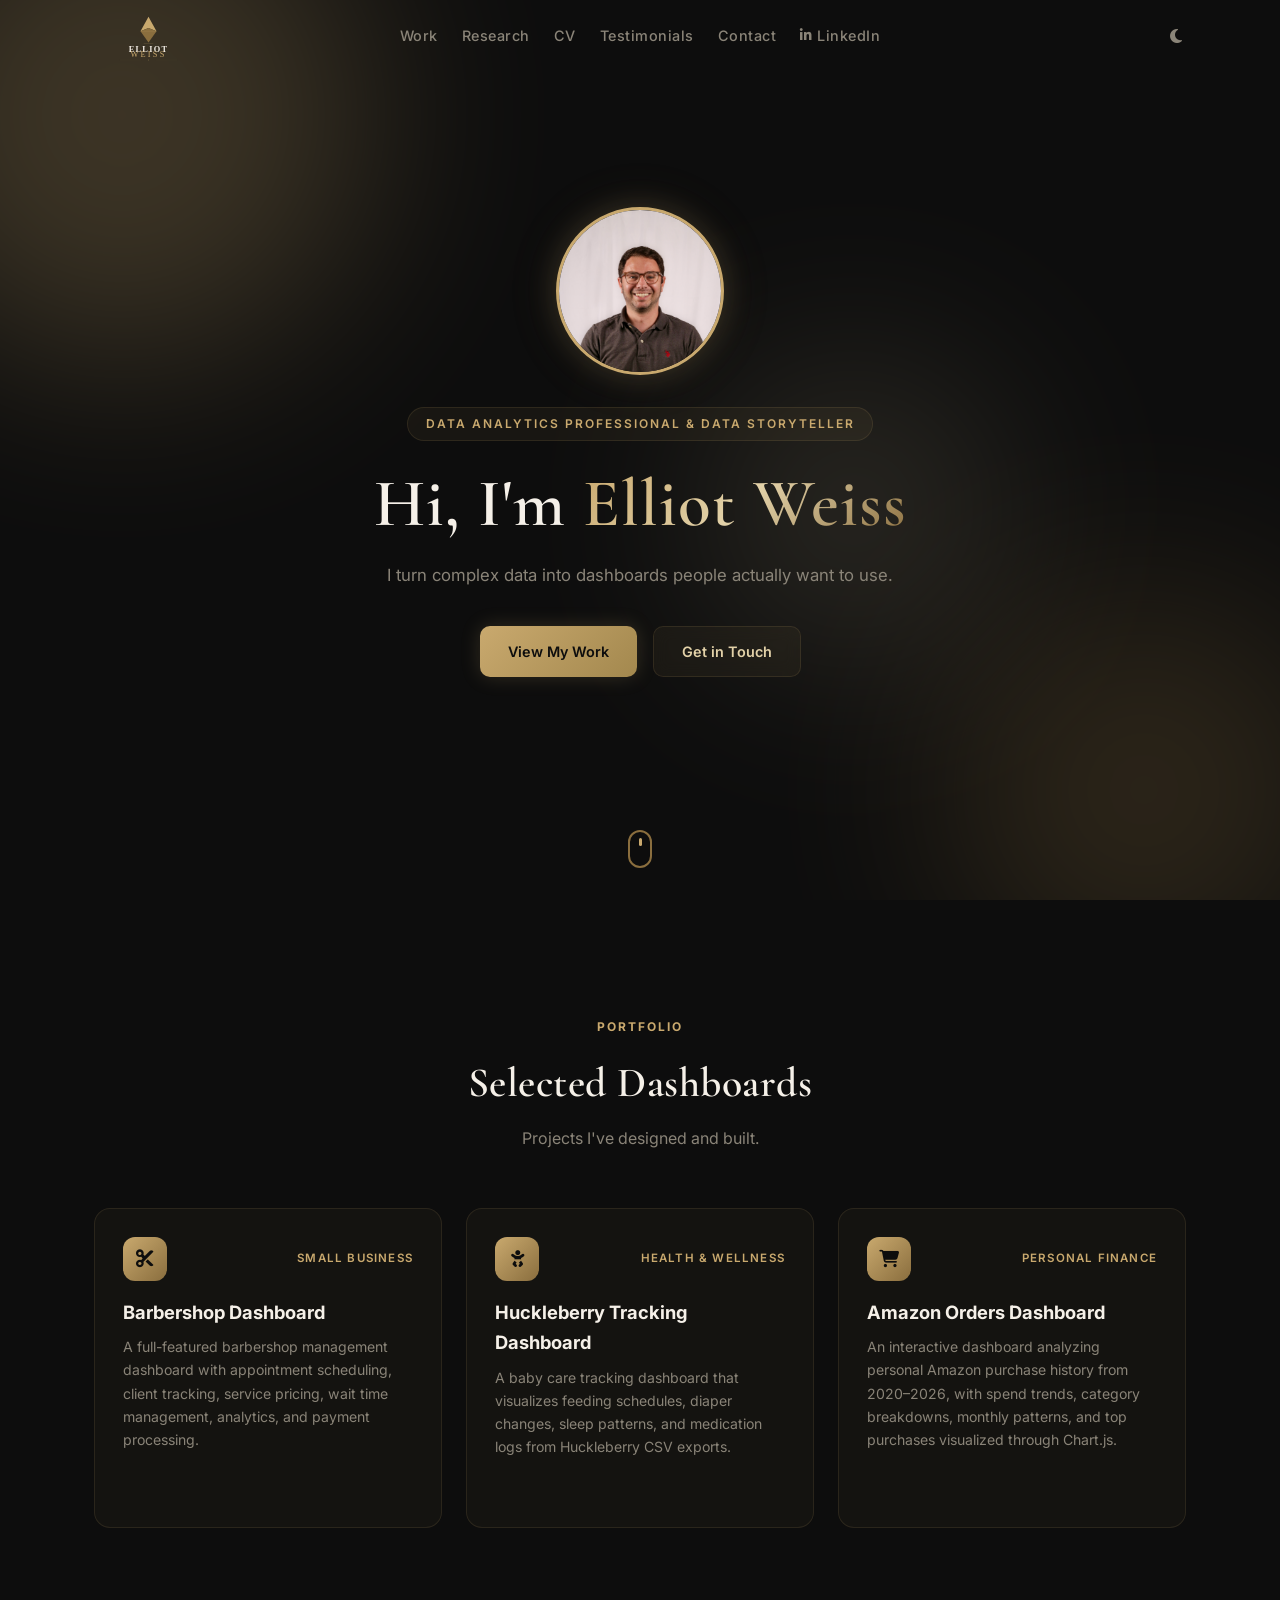
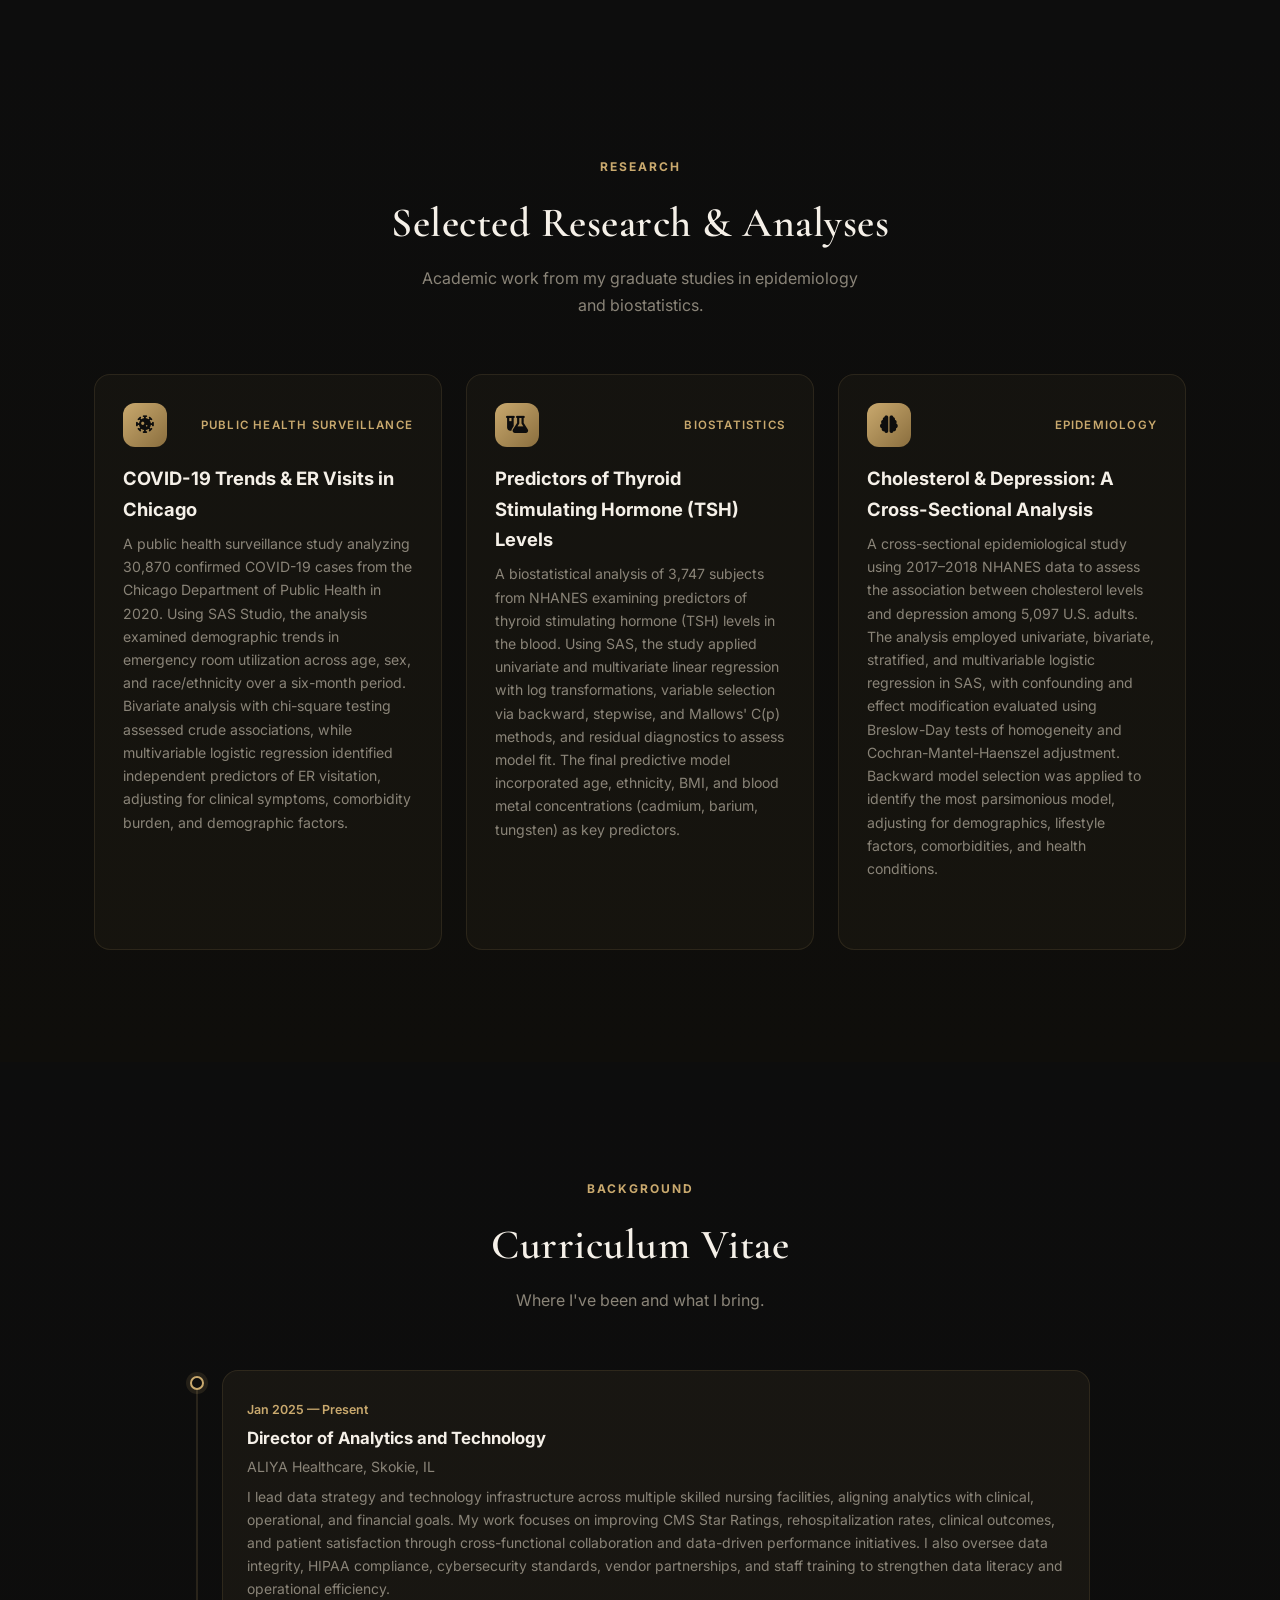
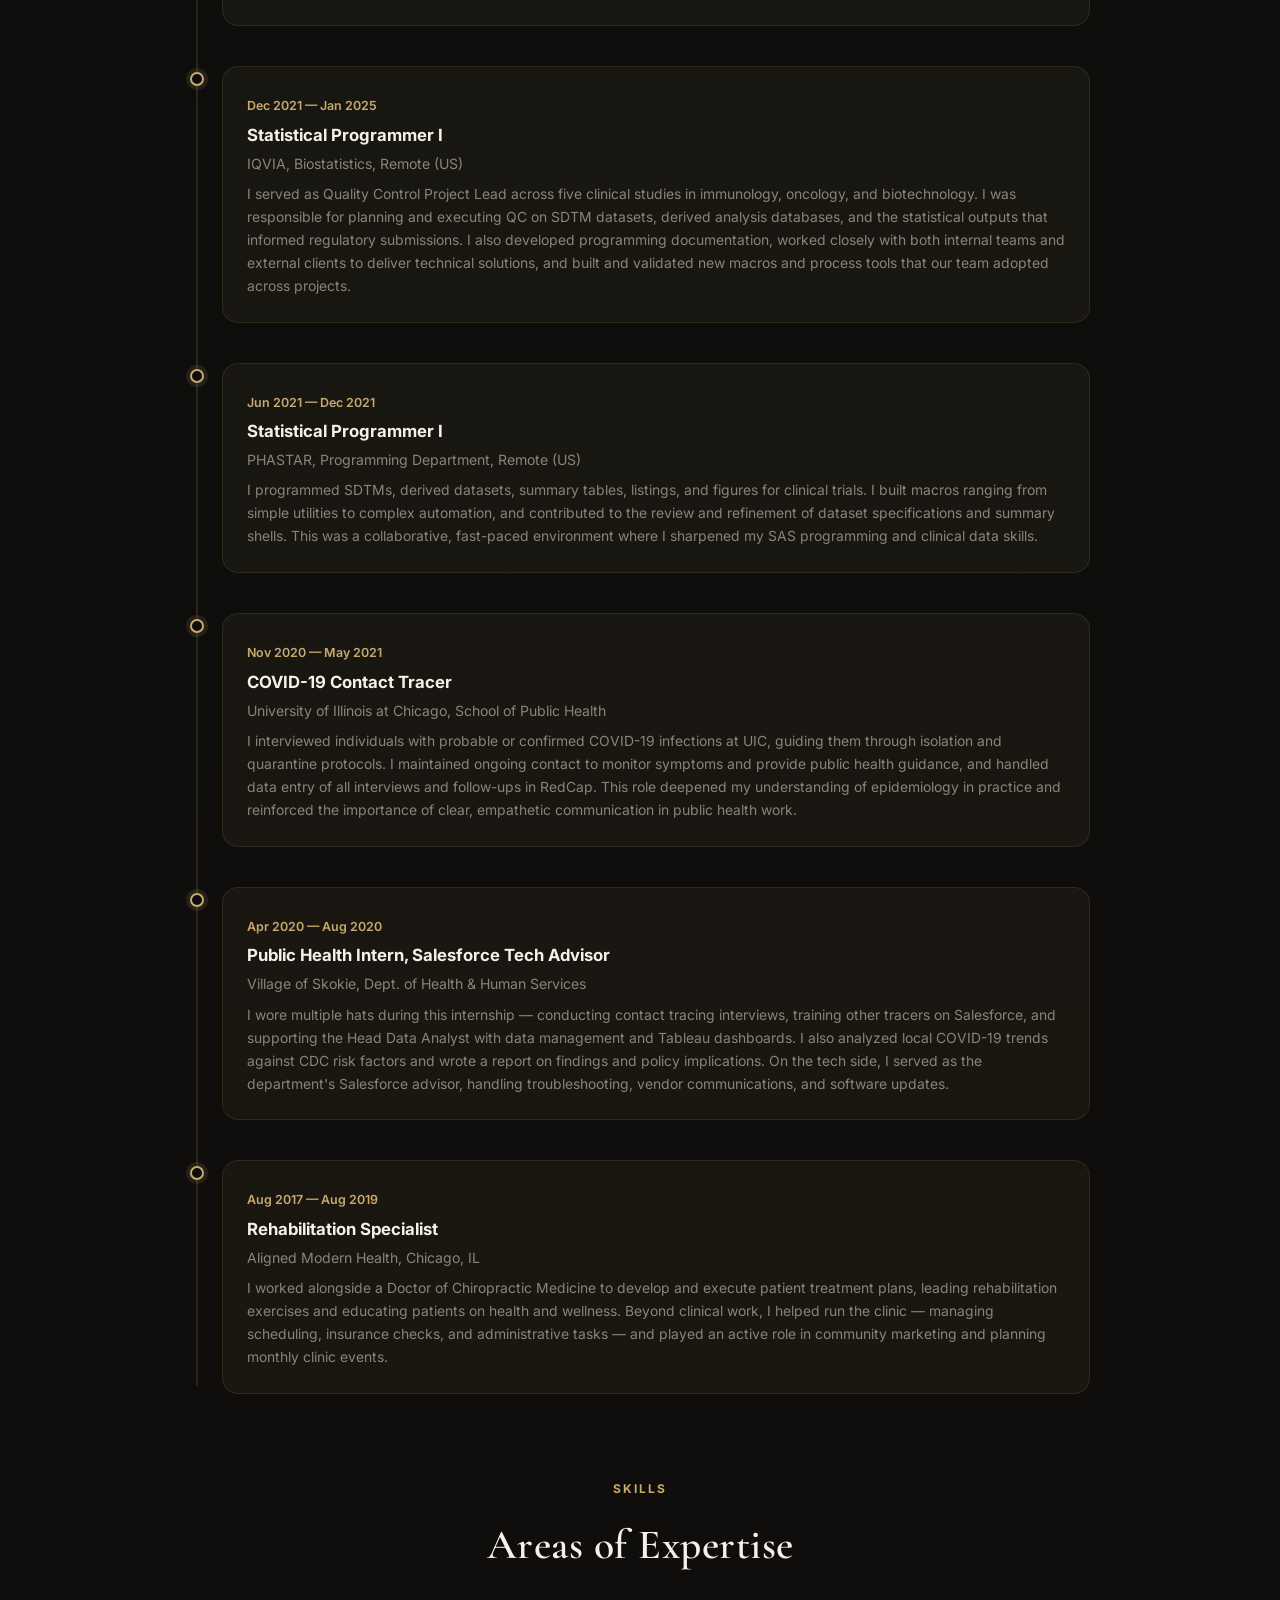
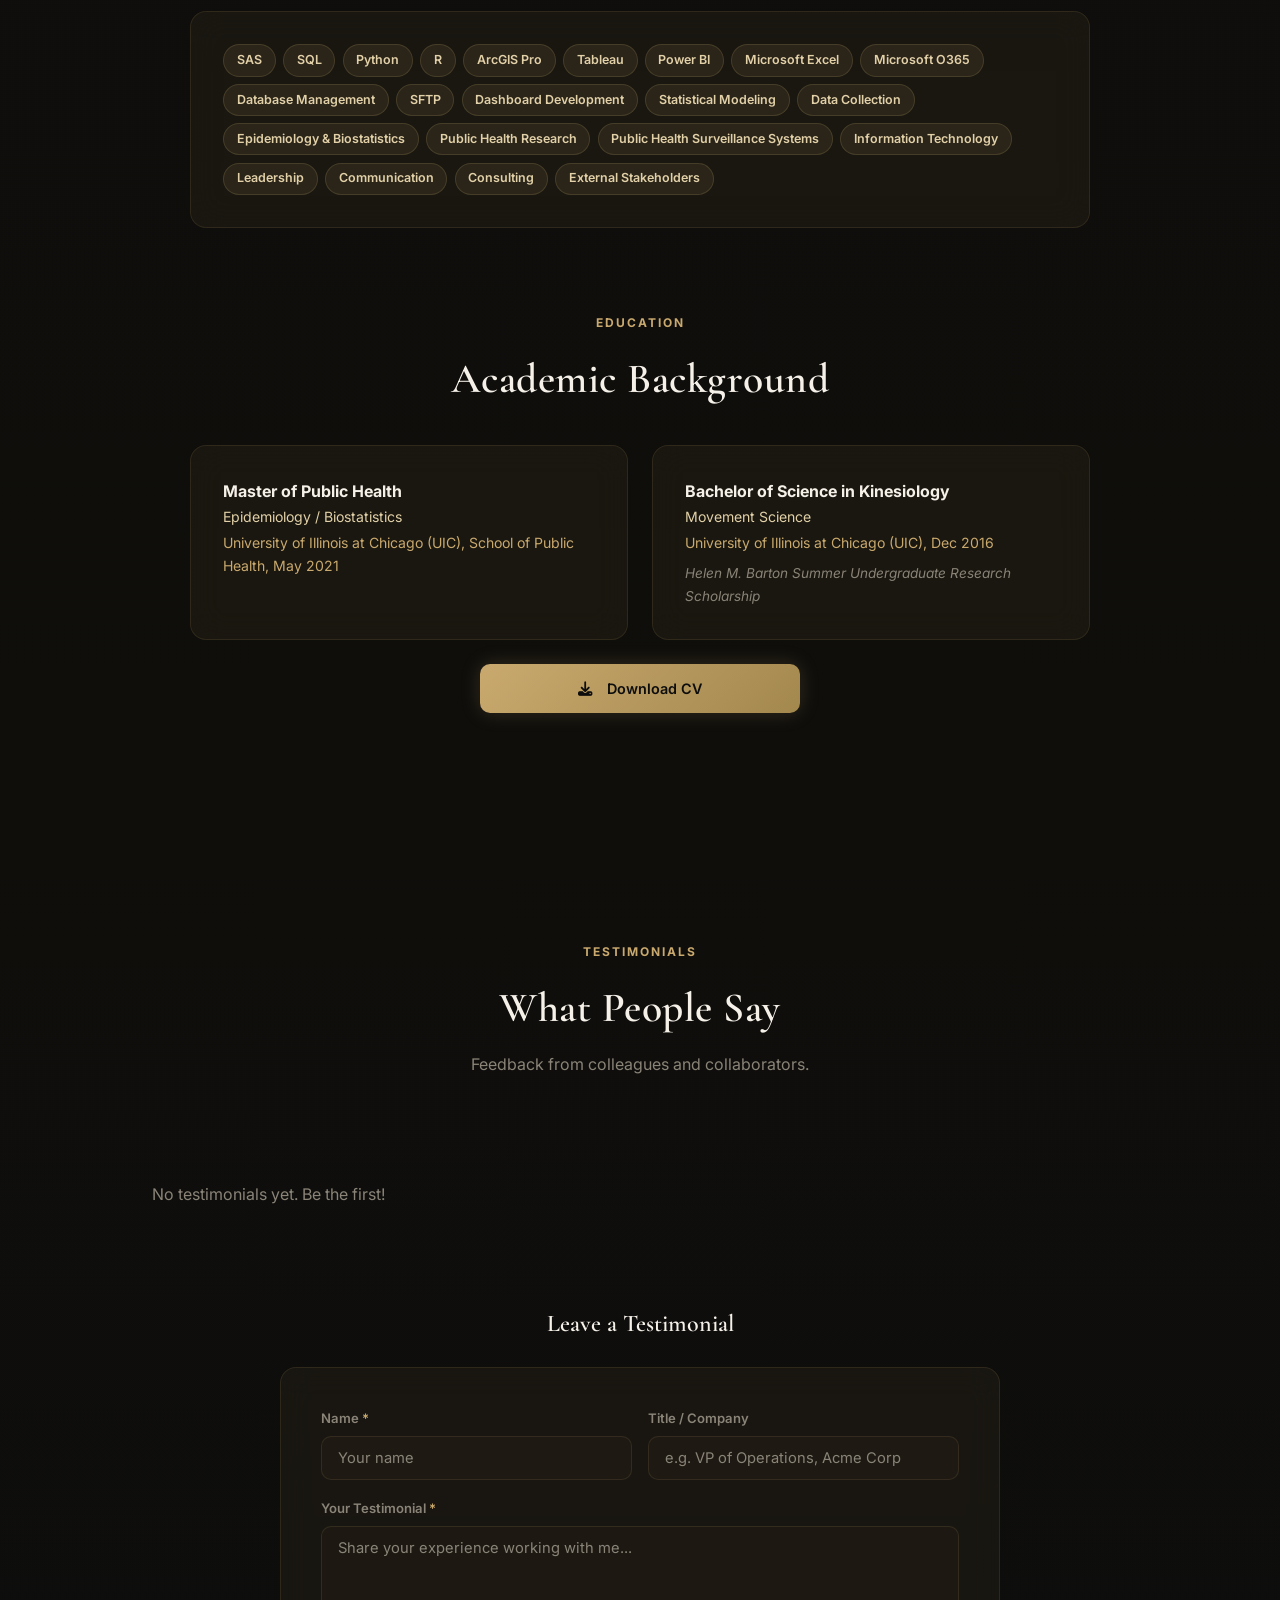
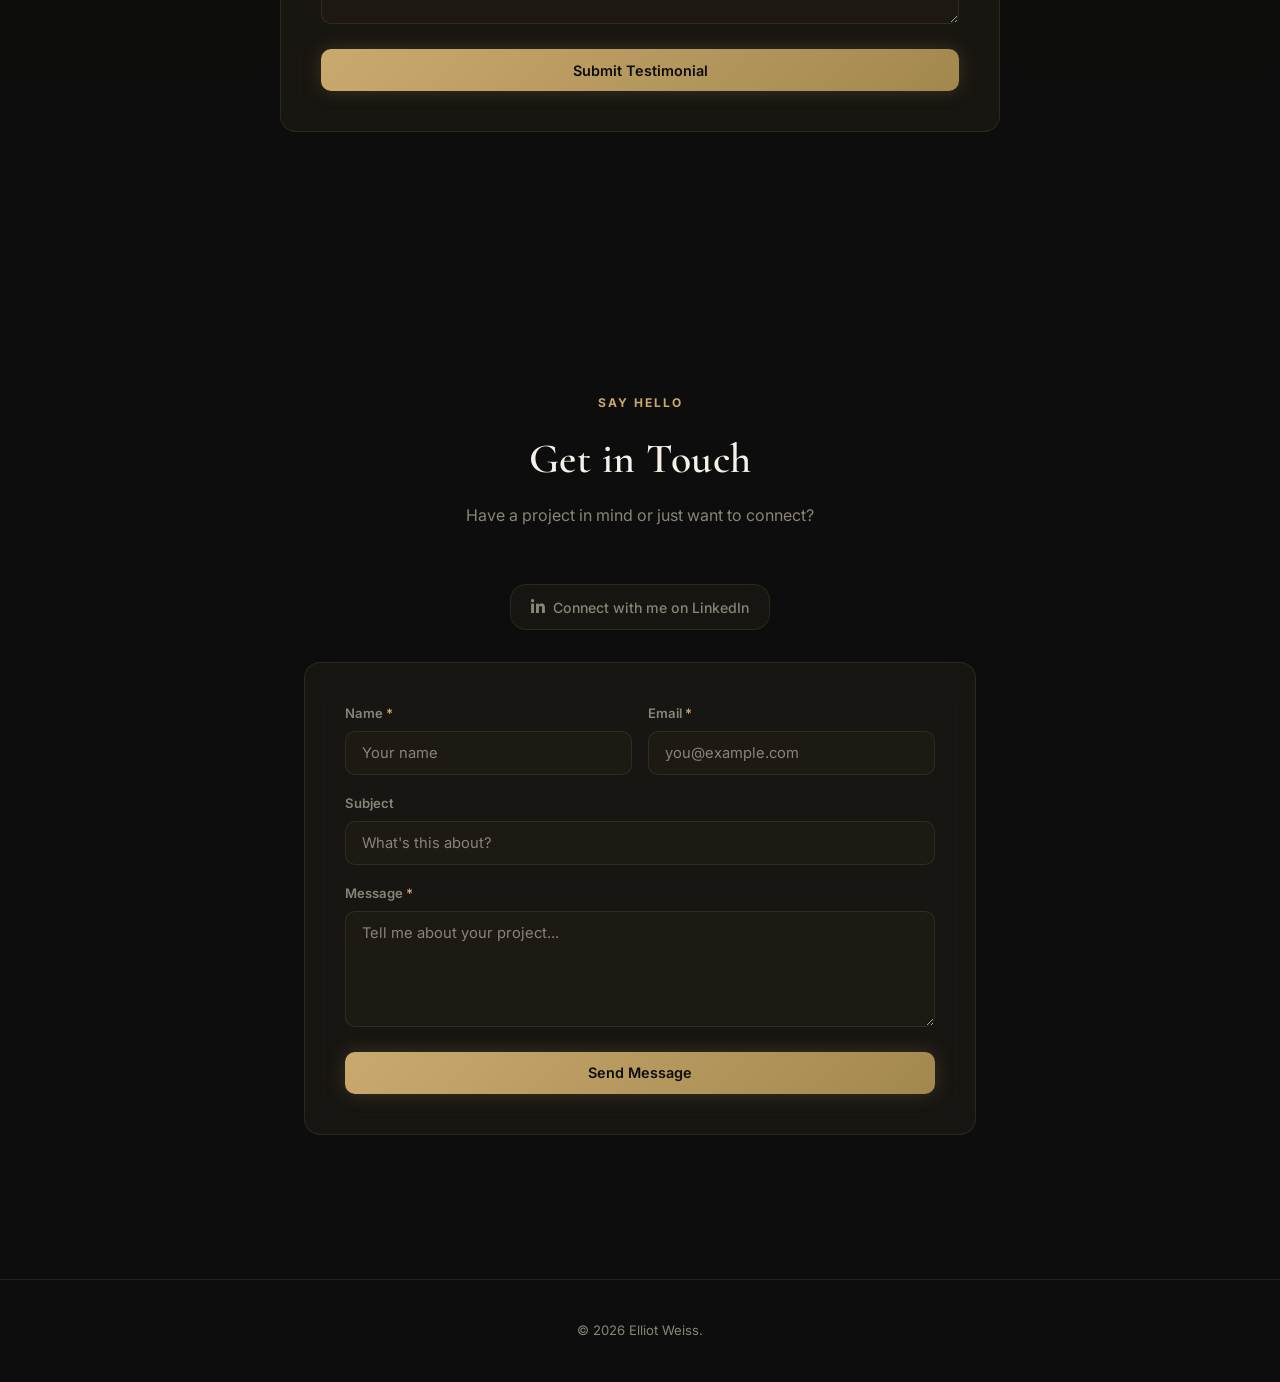
==== commit 86d3ae6d: "Add Google Search Console verification meta tag" ====
--- a/index.html
+++ b/index.html
@@ -3,7 +3,37 @@
 <head>
   <meta charset="UTF-8">
   <meta name="viewport" content="width=device-width, initial-scale=1.0">
-  <title>Elliot Weiss — Dashboard Portfolio</title>
+  <title>Elliot Weiss — Data Analytics & Dashboard Portfolio</title>
+  <meta name="google-site-verification" content="f-C87Oy6YEfUDrkVESBtWCWHEvWhY3kWT3W2vEYJ70Q">
+  <meta name="description" content="Portfolio of Elliot Weiss — data analytics professional specializing in dashboards, data storytelling, epidemiology, and biostatistics. View interactive dashboards, research, and more.">
+  <link rel="canonical" href="https://elliot-weiss.com/">
+
+  <!-- Favicon -->
+  <link rel="icon" type="image/svg+xml" href="static/logo.svg">
+
+  <!-- Open Graph -->
+  <meta property="og:type" content="website">
+  <meta property="og:url" content="https://elliot-weiss.com/">
+  <meta property="og:title" content="Elliot Weiss — Data Analytics & Dashboard Portfolio">
+  <meta property="og:description" content="I turn complex data into dashboards people actually want to use. View interactive dashboards, epidemiology research, and more.">
+  <meta property="og:image" content="https://elliot-weiss.comstatic/headshot.jpeg">
+  <meta property="og:image:width" content="600">
+  <meta property="og:image:height" content="600">
+
+  <!-- Structured Data -->
+  <script type="application/ld+json">
+  {
+    "@context": "https://schema.org",
+    "@type": "Person",
+    "name": "Elliot Weiss",
+    "url": "https://elliot-weiss.com",
+    "jobTitle": "Director of Analytics and Technology",
+    "sameAs": ["https://linkedin.com/in/eweiss225"],
+    "knowsAbout": ["Data Analytics", "Dashboard Development", "Epidemiology", "Biostatistics", "Data Storytelling", "SAS", "SQL", "Python", "Tableau", "Power BI"],
+    "image": "https://elliot-weiss.comstatic/headshot.jpeg"
+  }
+  </script>
+
   <link rel="preconnect" href="https://fonts.googleapis.com">
   <link href="https://fonts.googleapis.com/css2?family=Cormorant+Garamond:wght@300;400;500;600;700&family=Inter:wght@400;500;600;700;800;900&display=swap" rel="stylesheet">
   <link rel="stylesheet" href="https://cdnjs.cloudflare.com/ajax/libs/font-awesome/6.5.1/css/all.min.css">
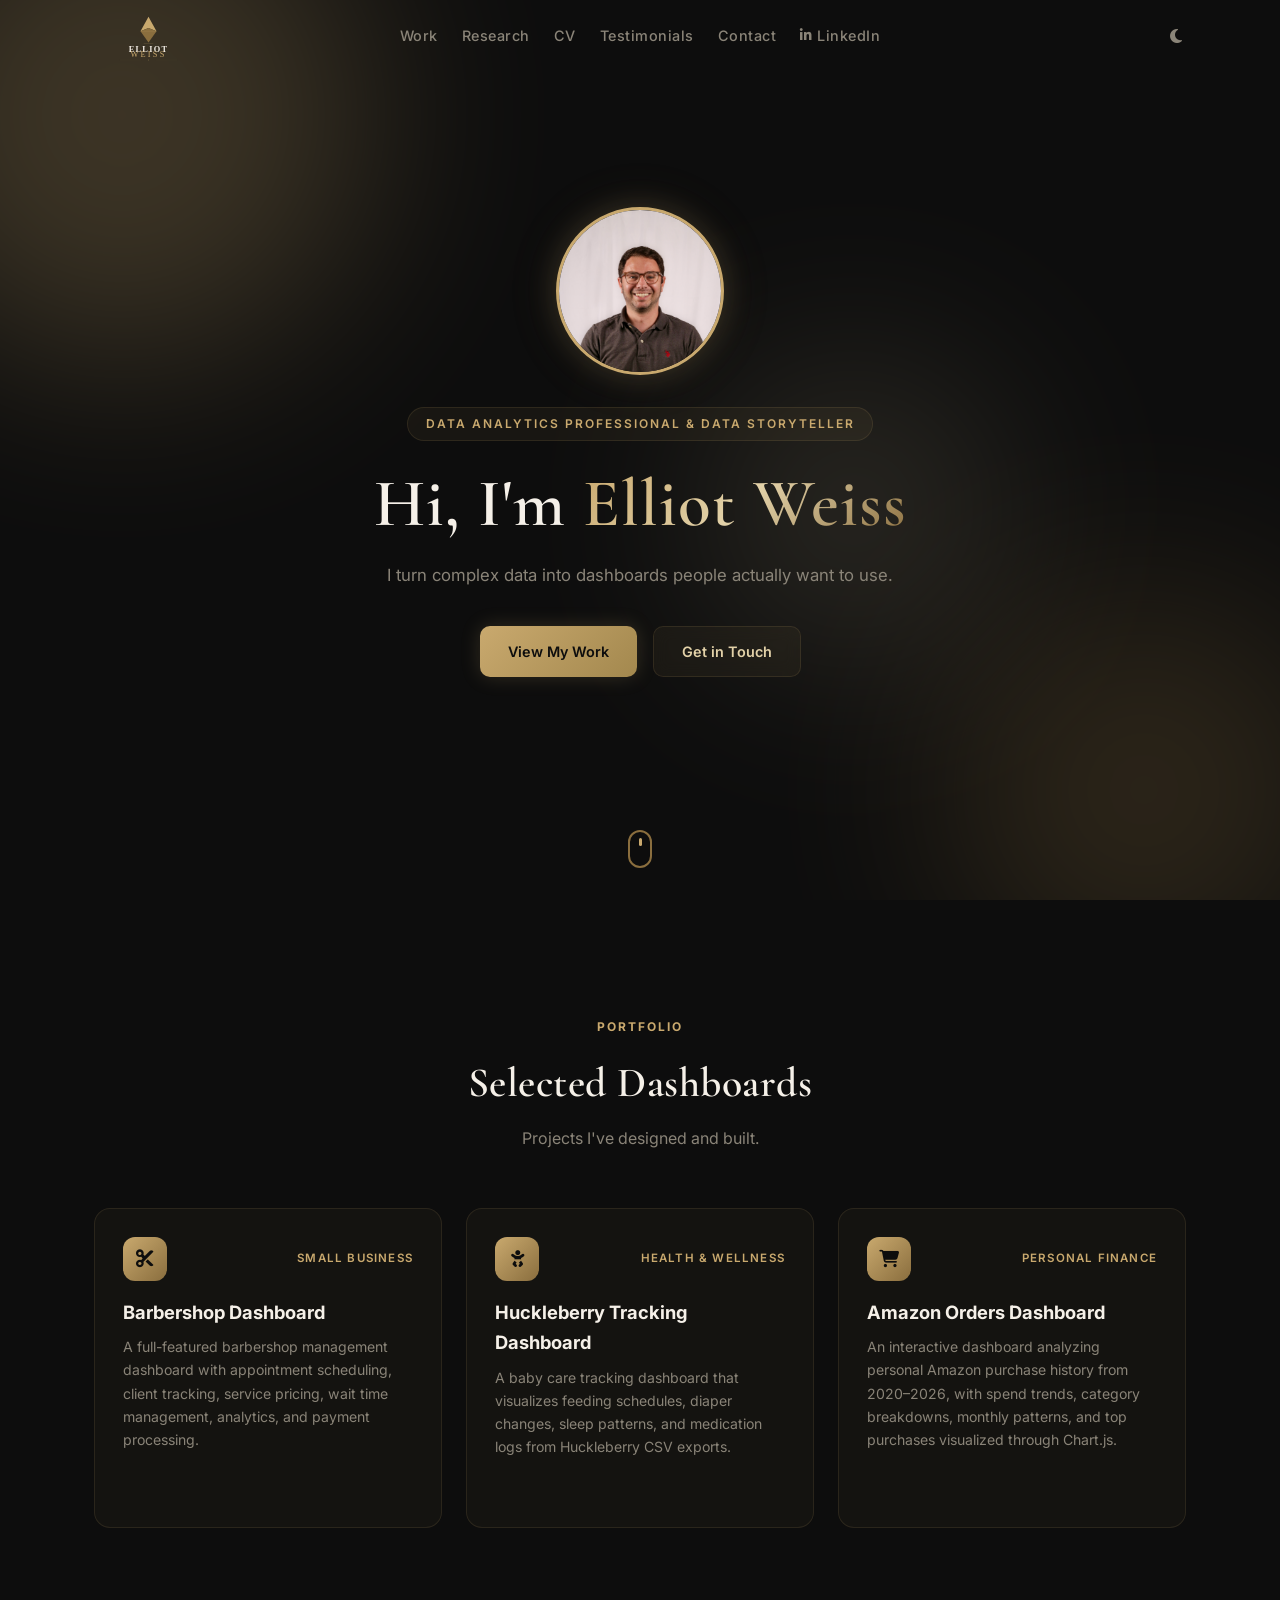
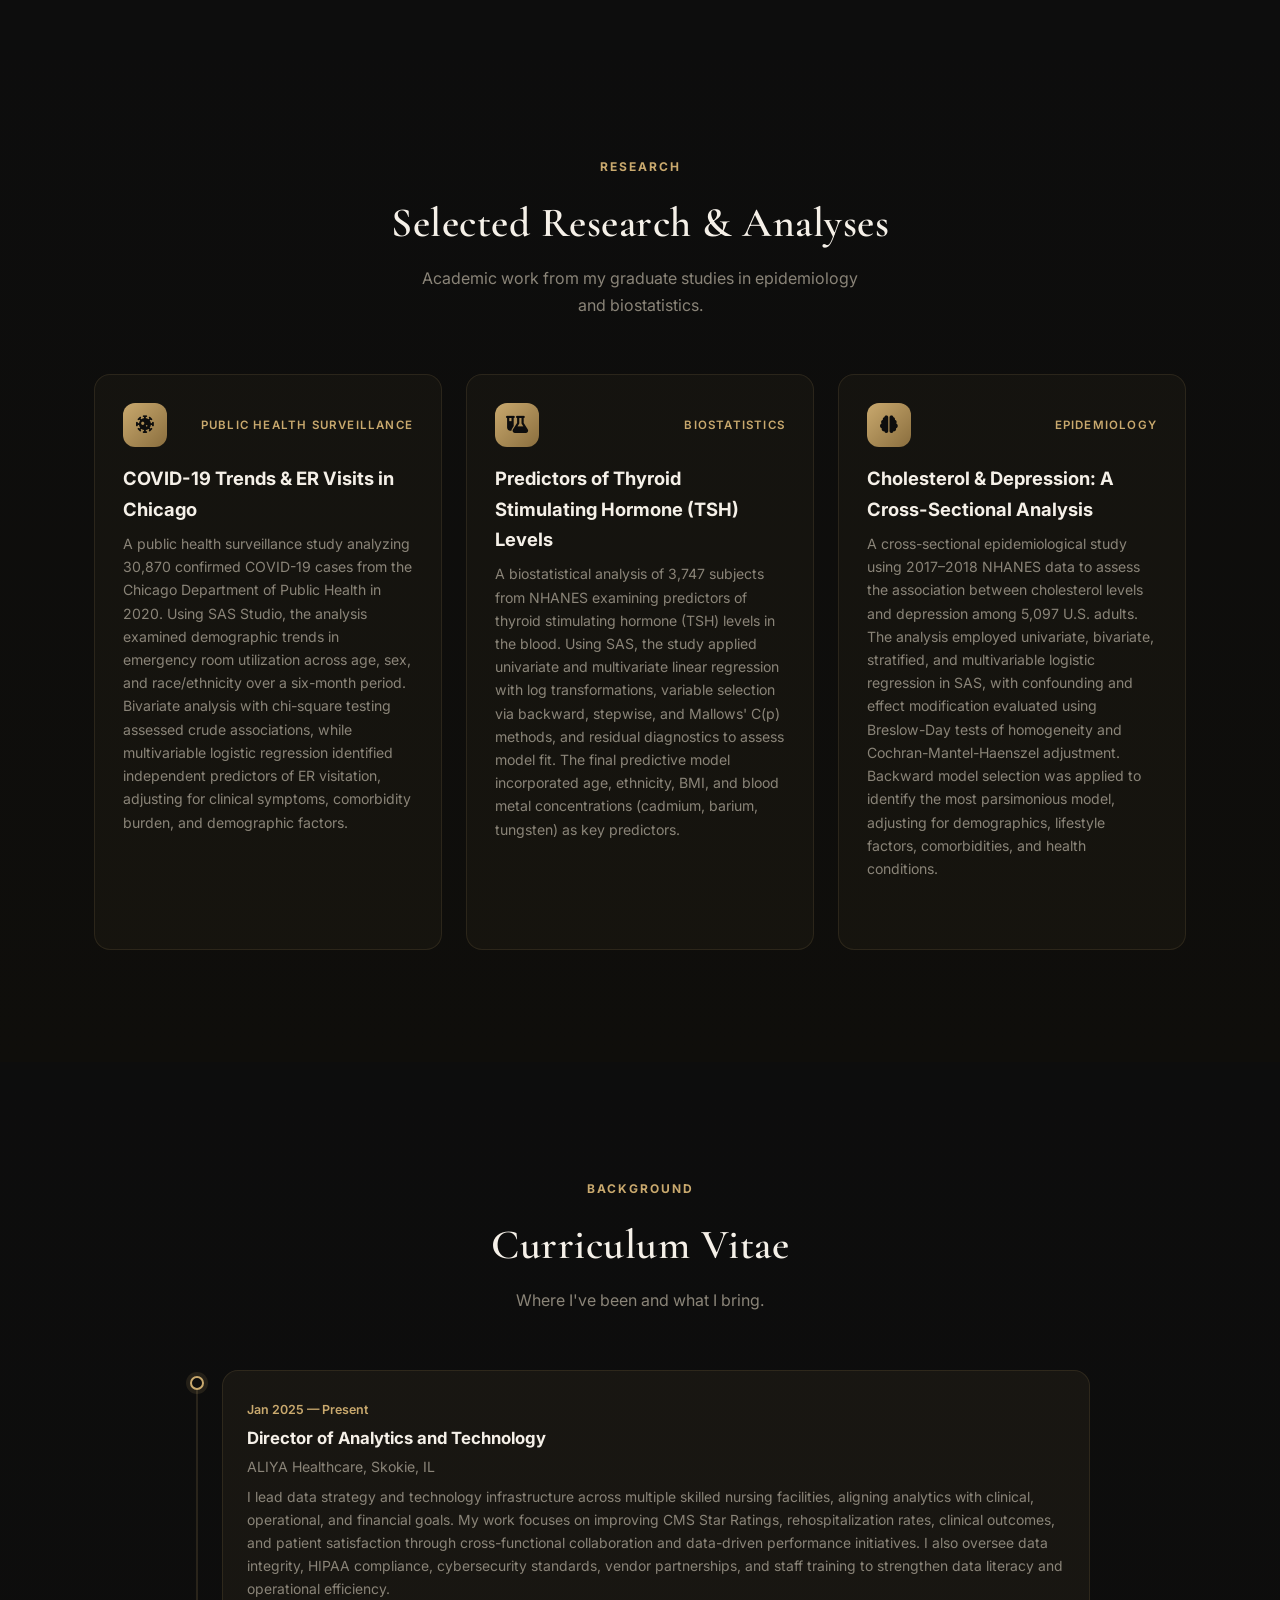
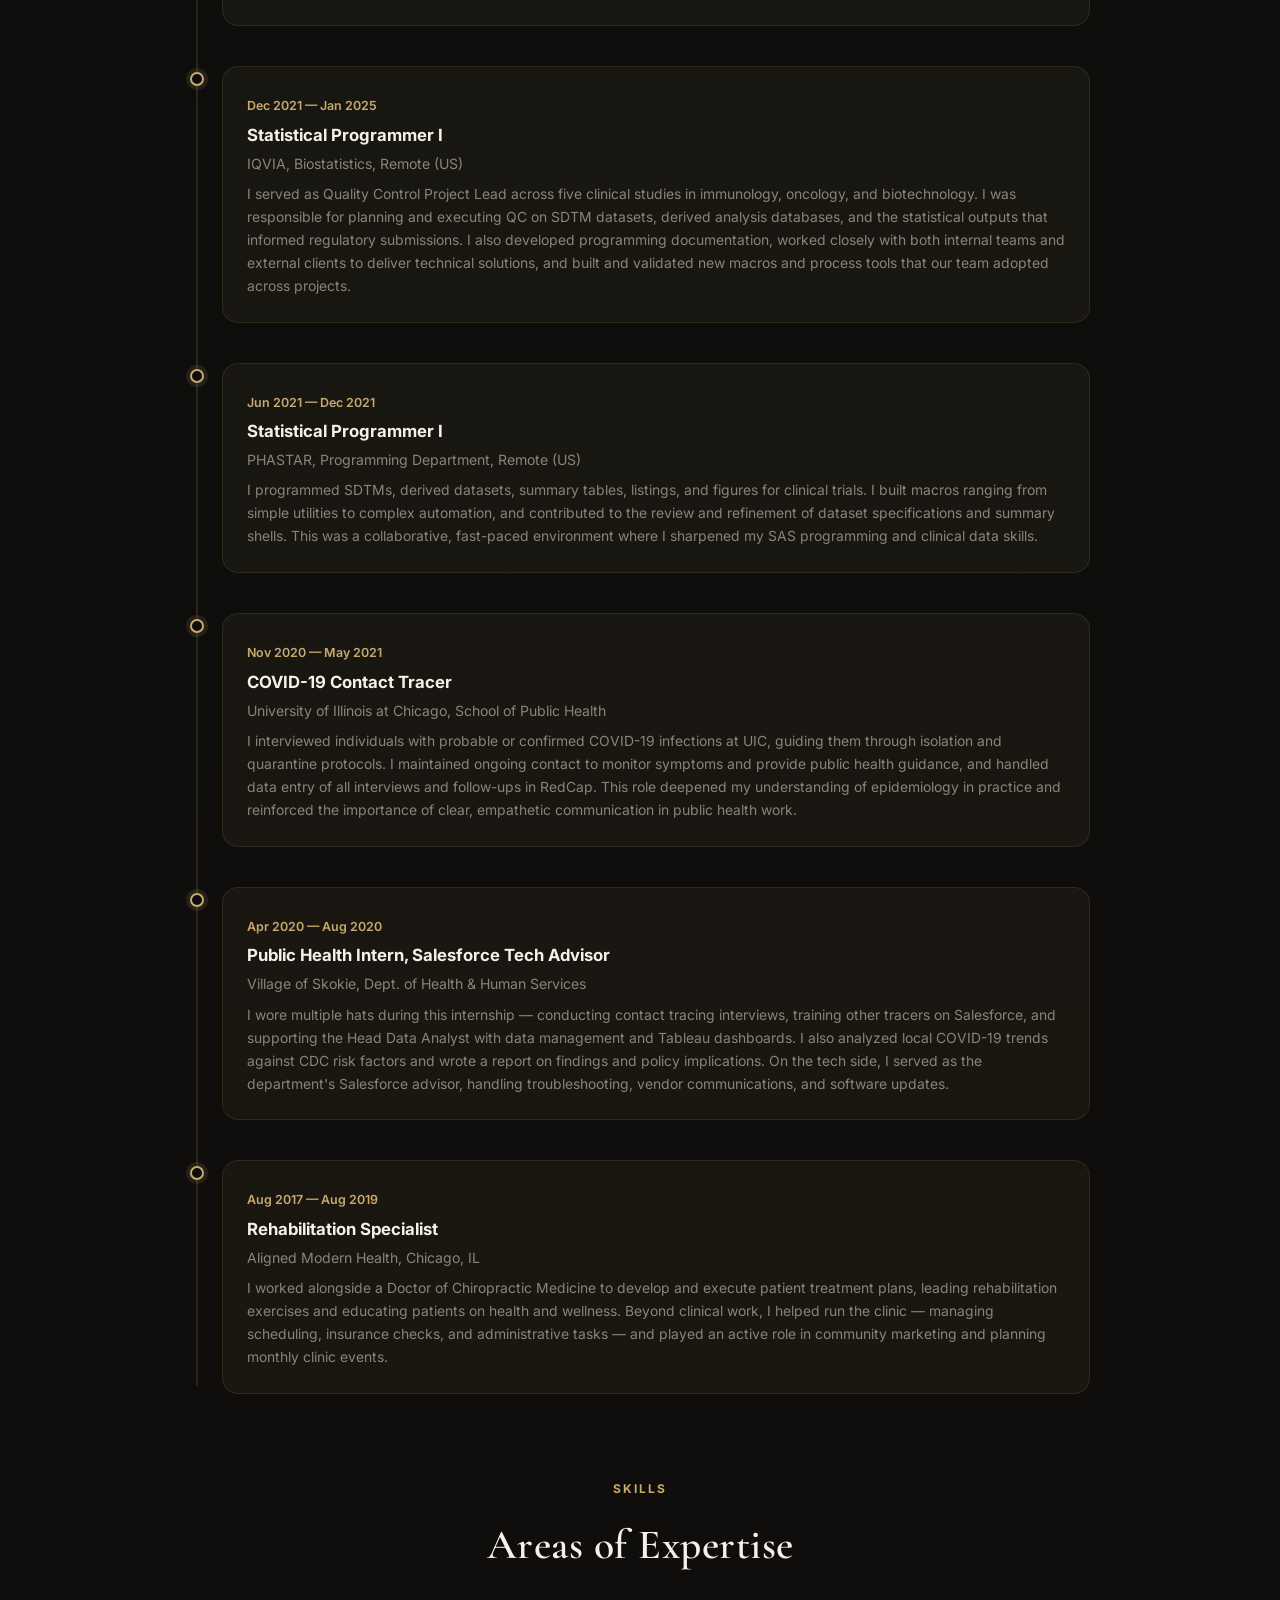
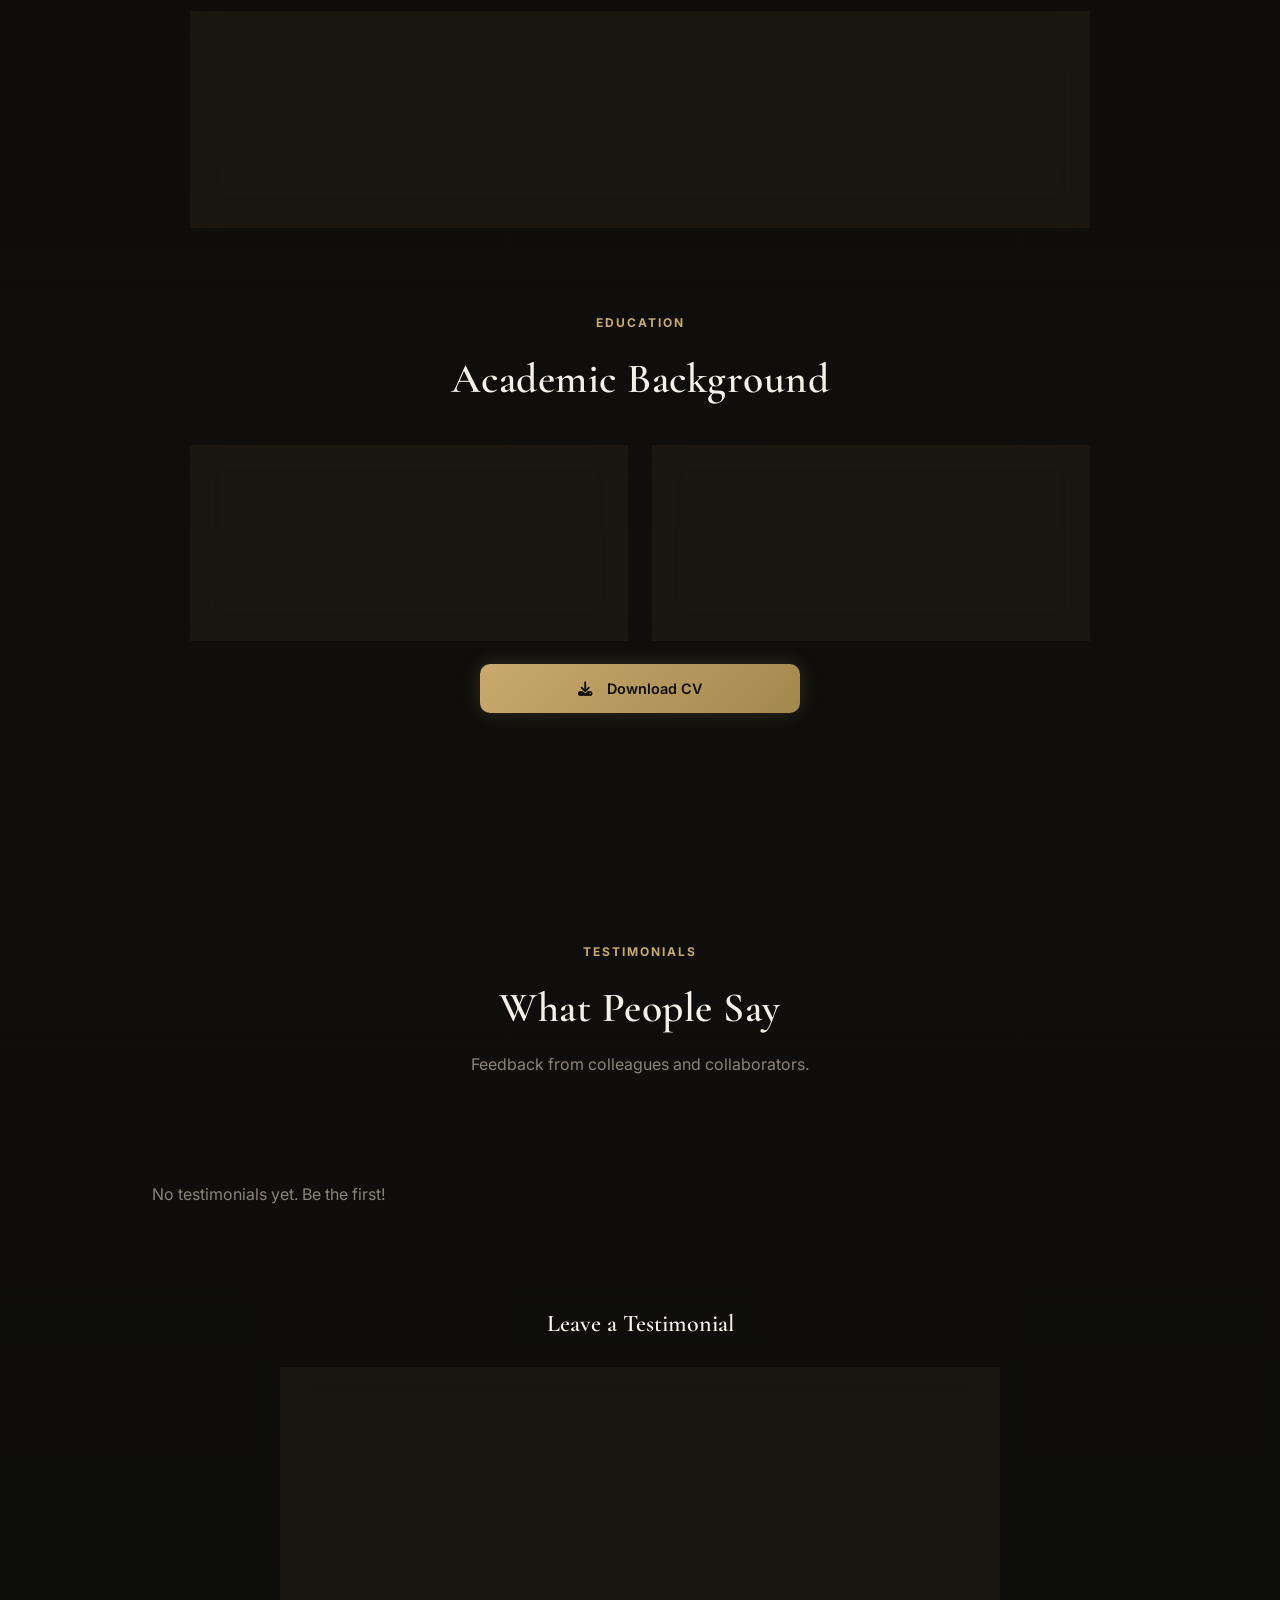
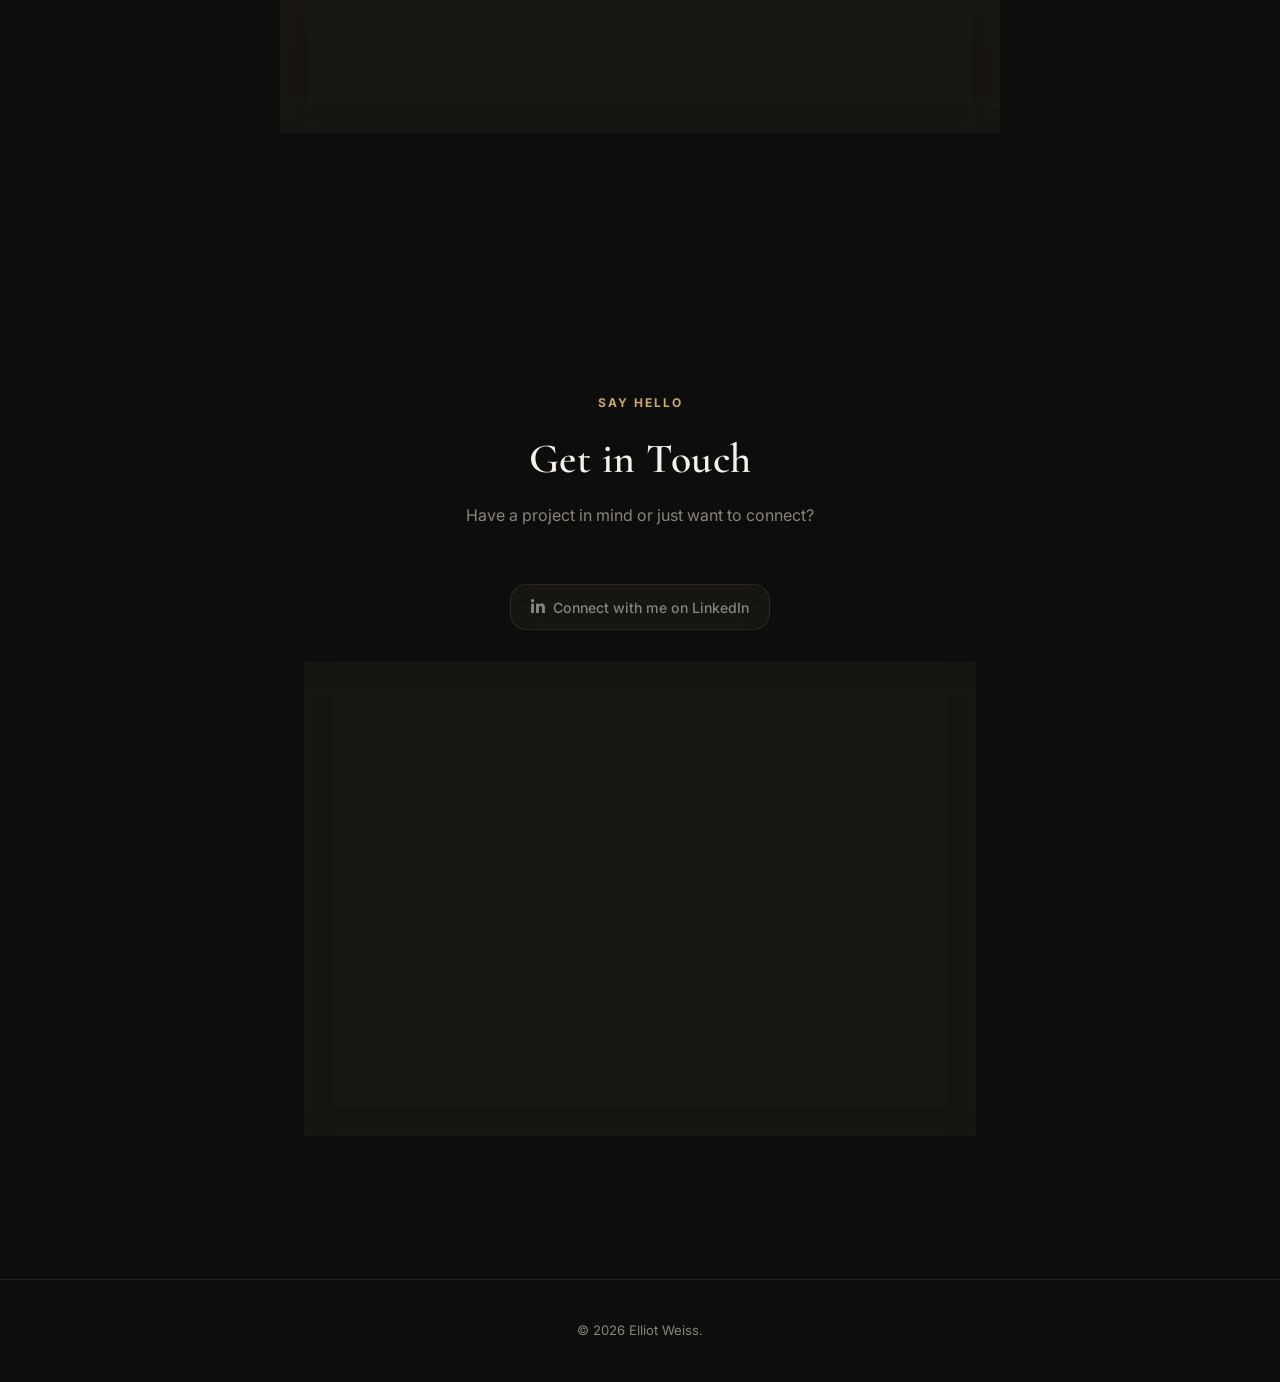
==== commit 4cf2a2e5: "Add proper favicon files (ICO, Apple touch icon, web icons) - favicon.ico at root and /static/ for b" ====
--- a/index.html
+++ b/index.html
@@ -9,7 +9,9 @@
   <link rel="canonical" href="https://elliot-weiss.com/">
 
   <!-- Favicon -->
+  <link rel="icon" type="image/x-icon" href="static/favicon.ico">
   <link rel="icon" type="image/svg+xml" href="static/logo.svg">
+  <link rel="apple-touch-icon" href="static/apple-touch-icon.png">
 
   <!-- Open Graph -->
   <meta property="og:type" content="website">
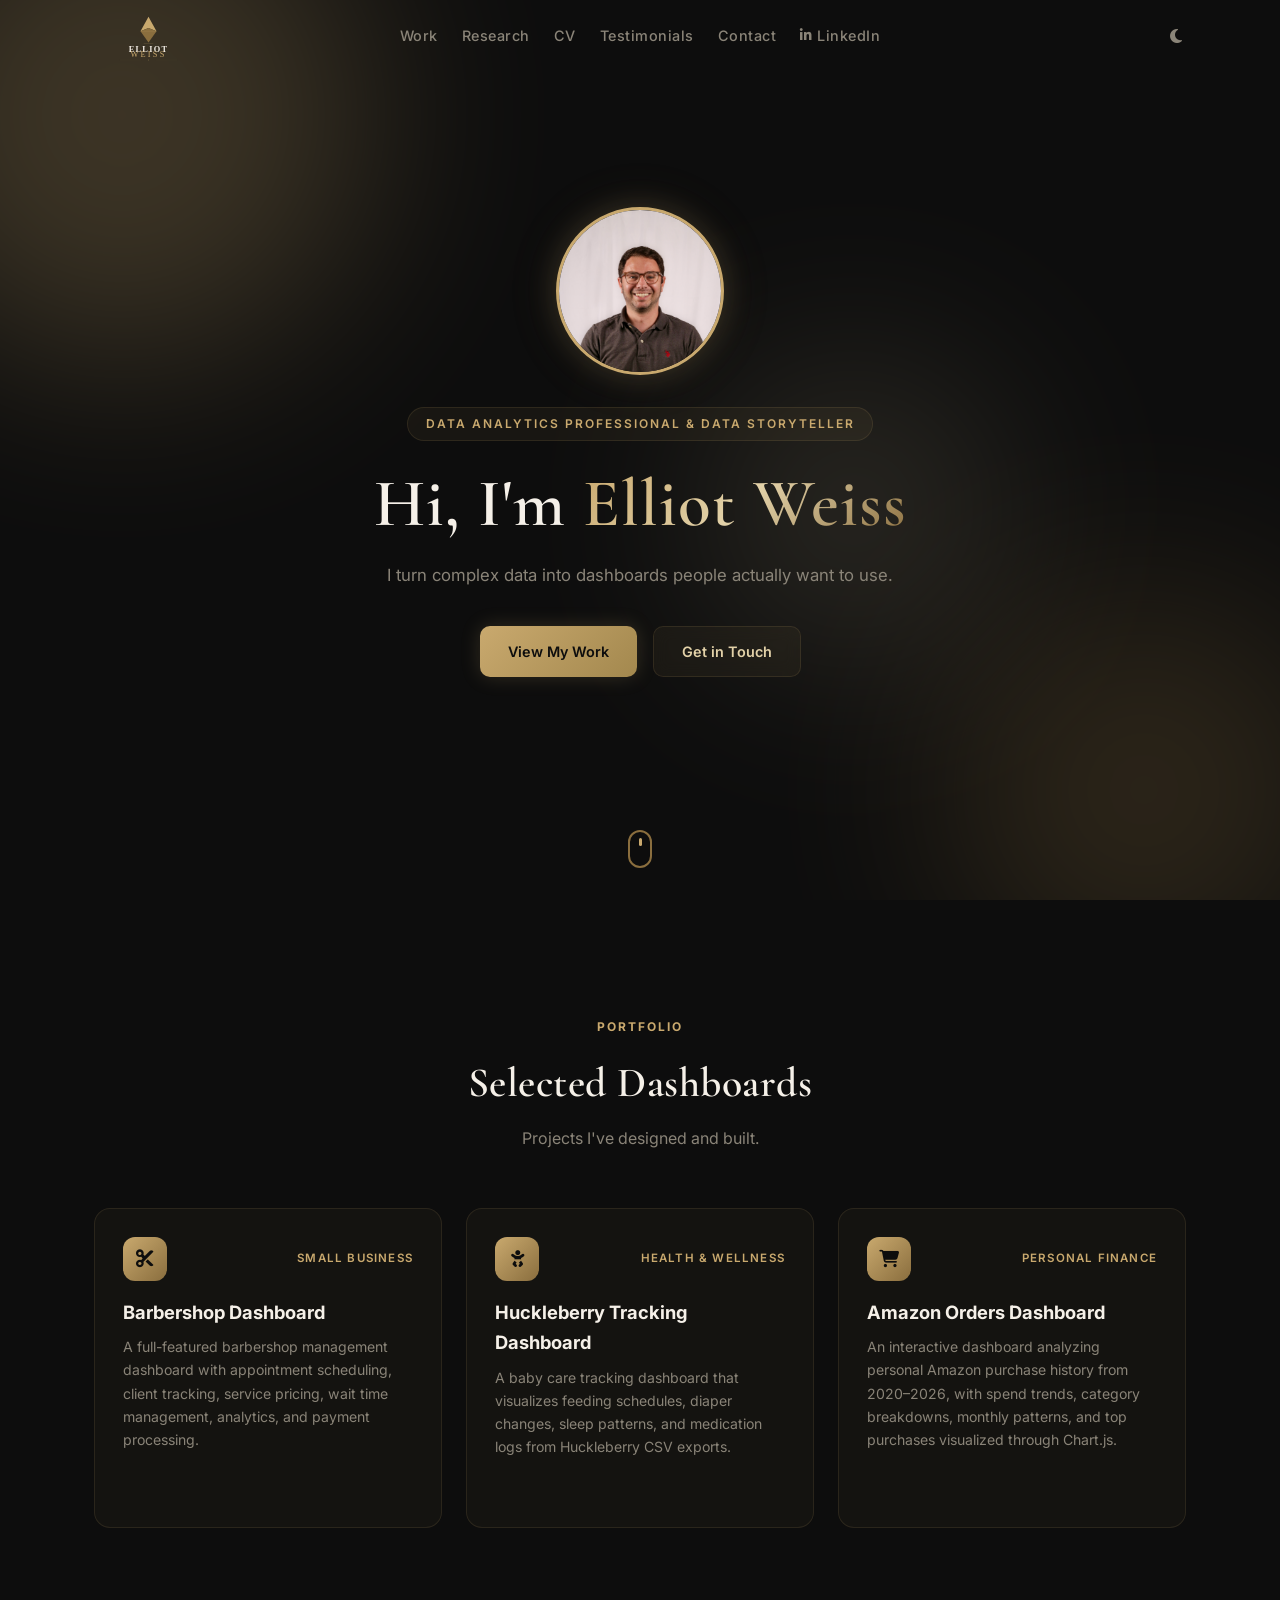
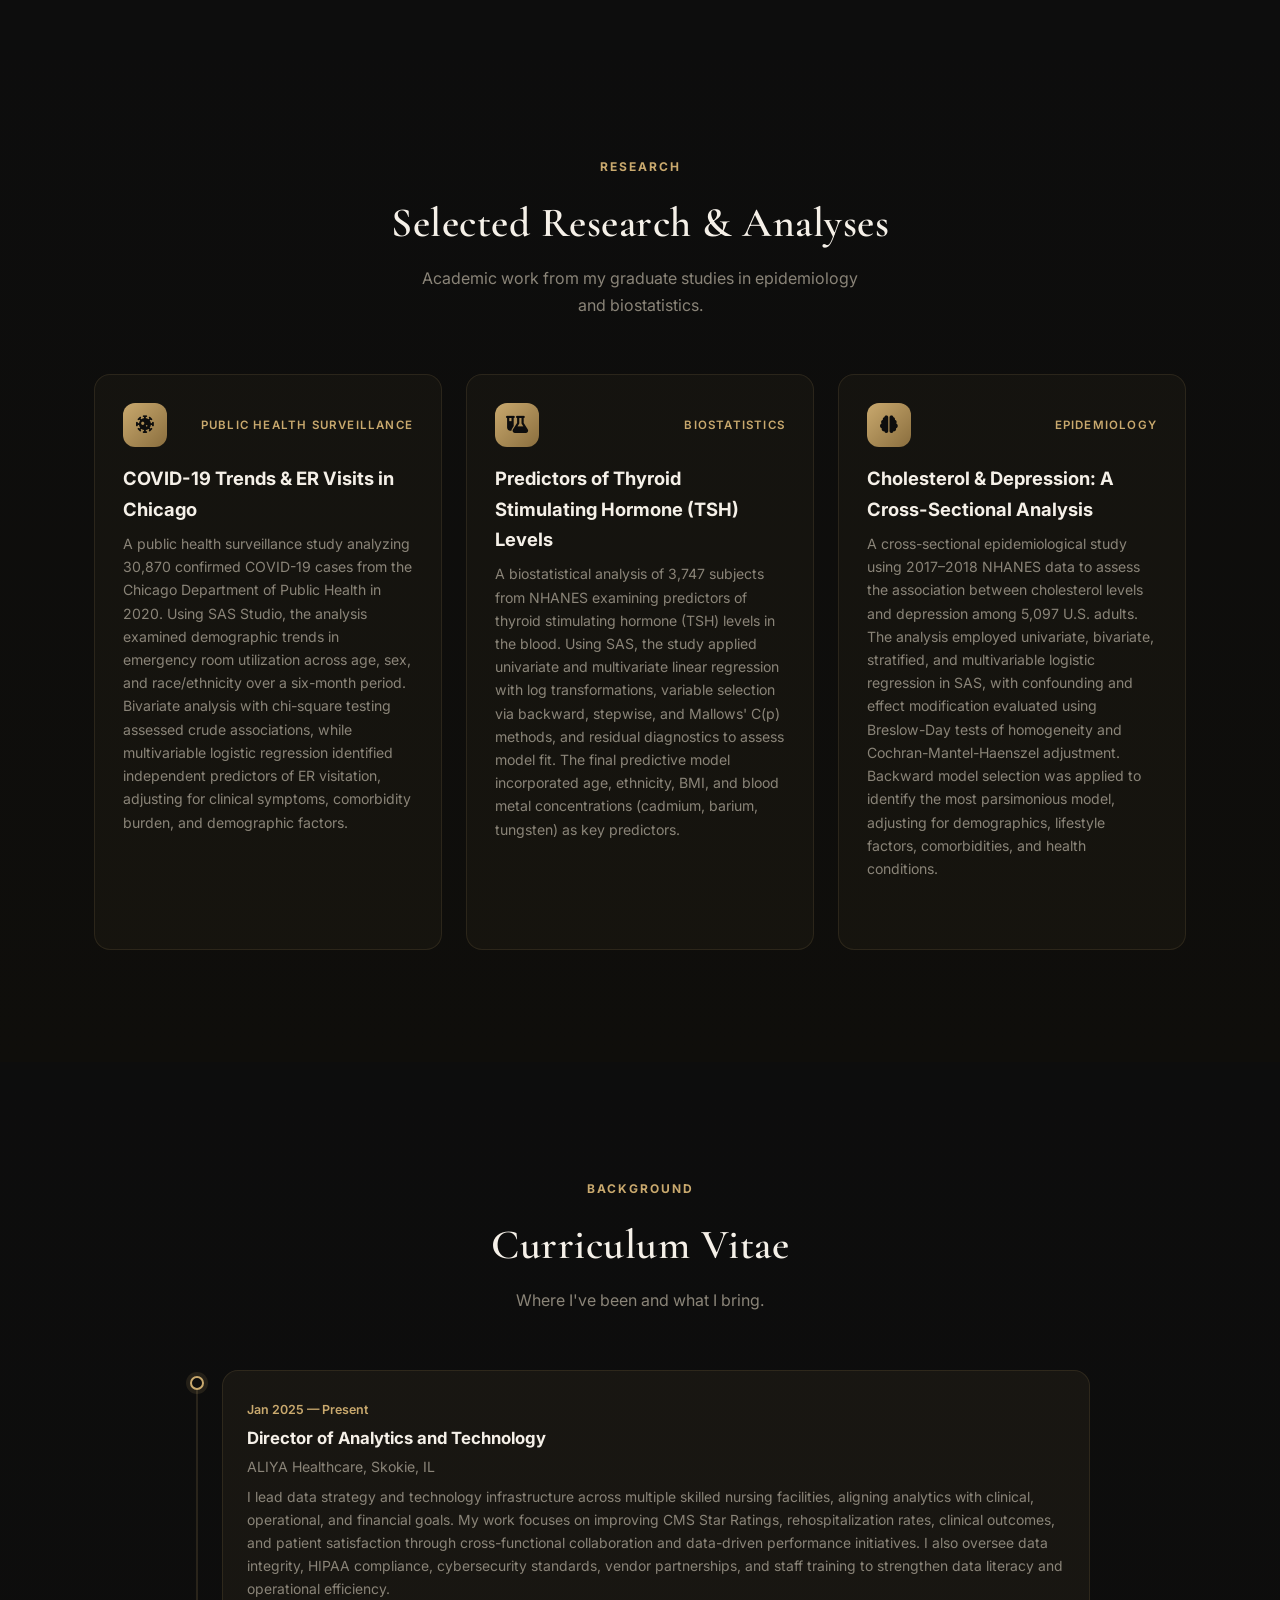
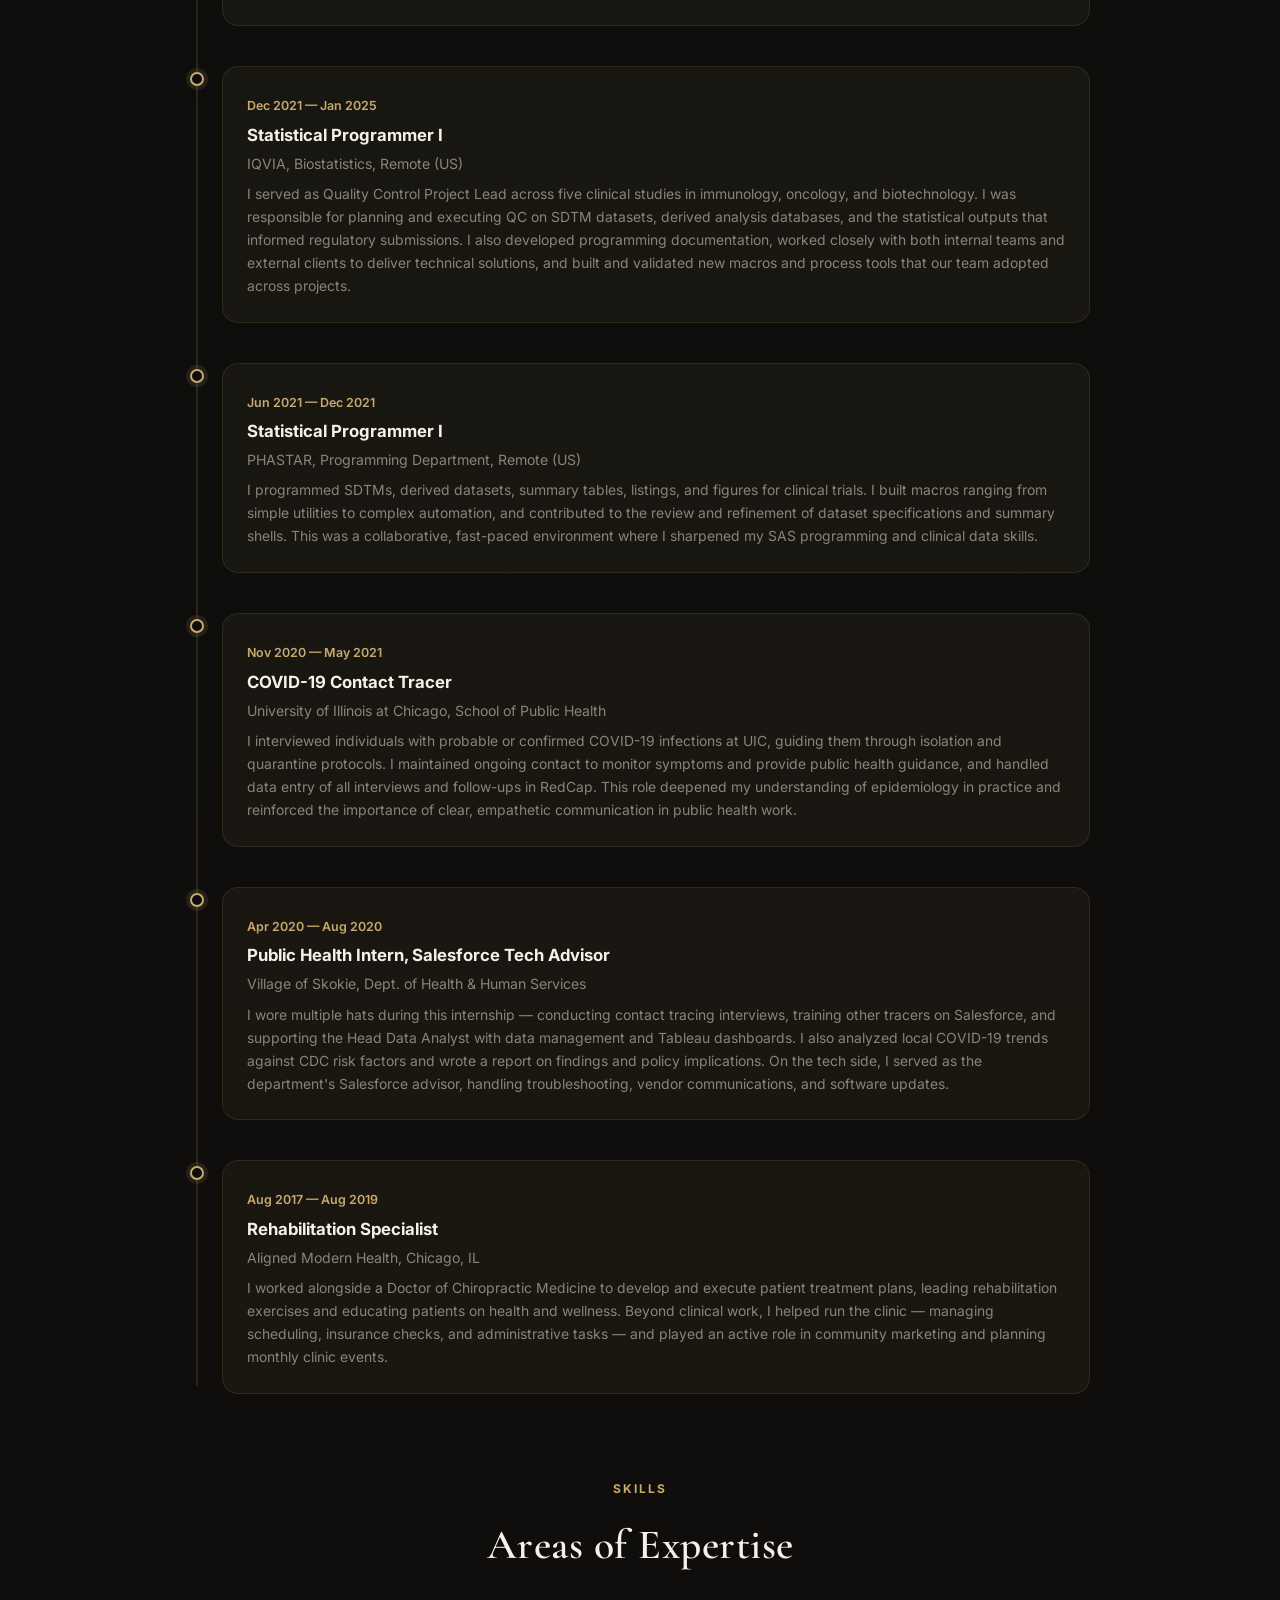
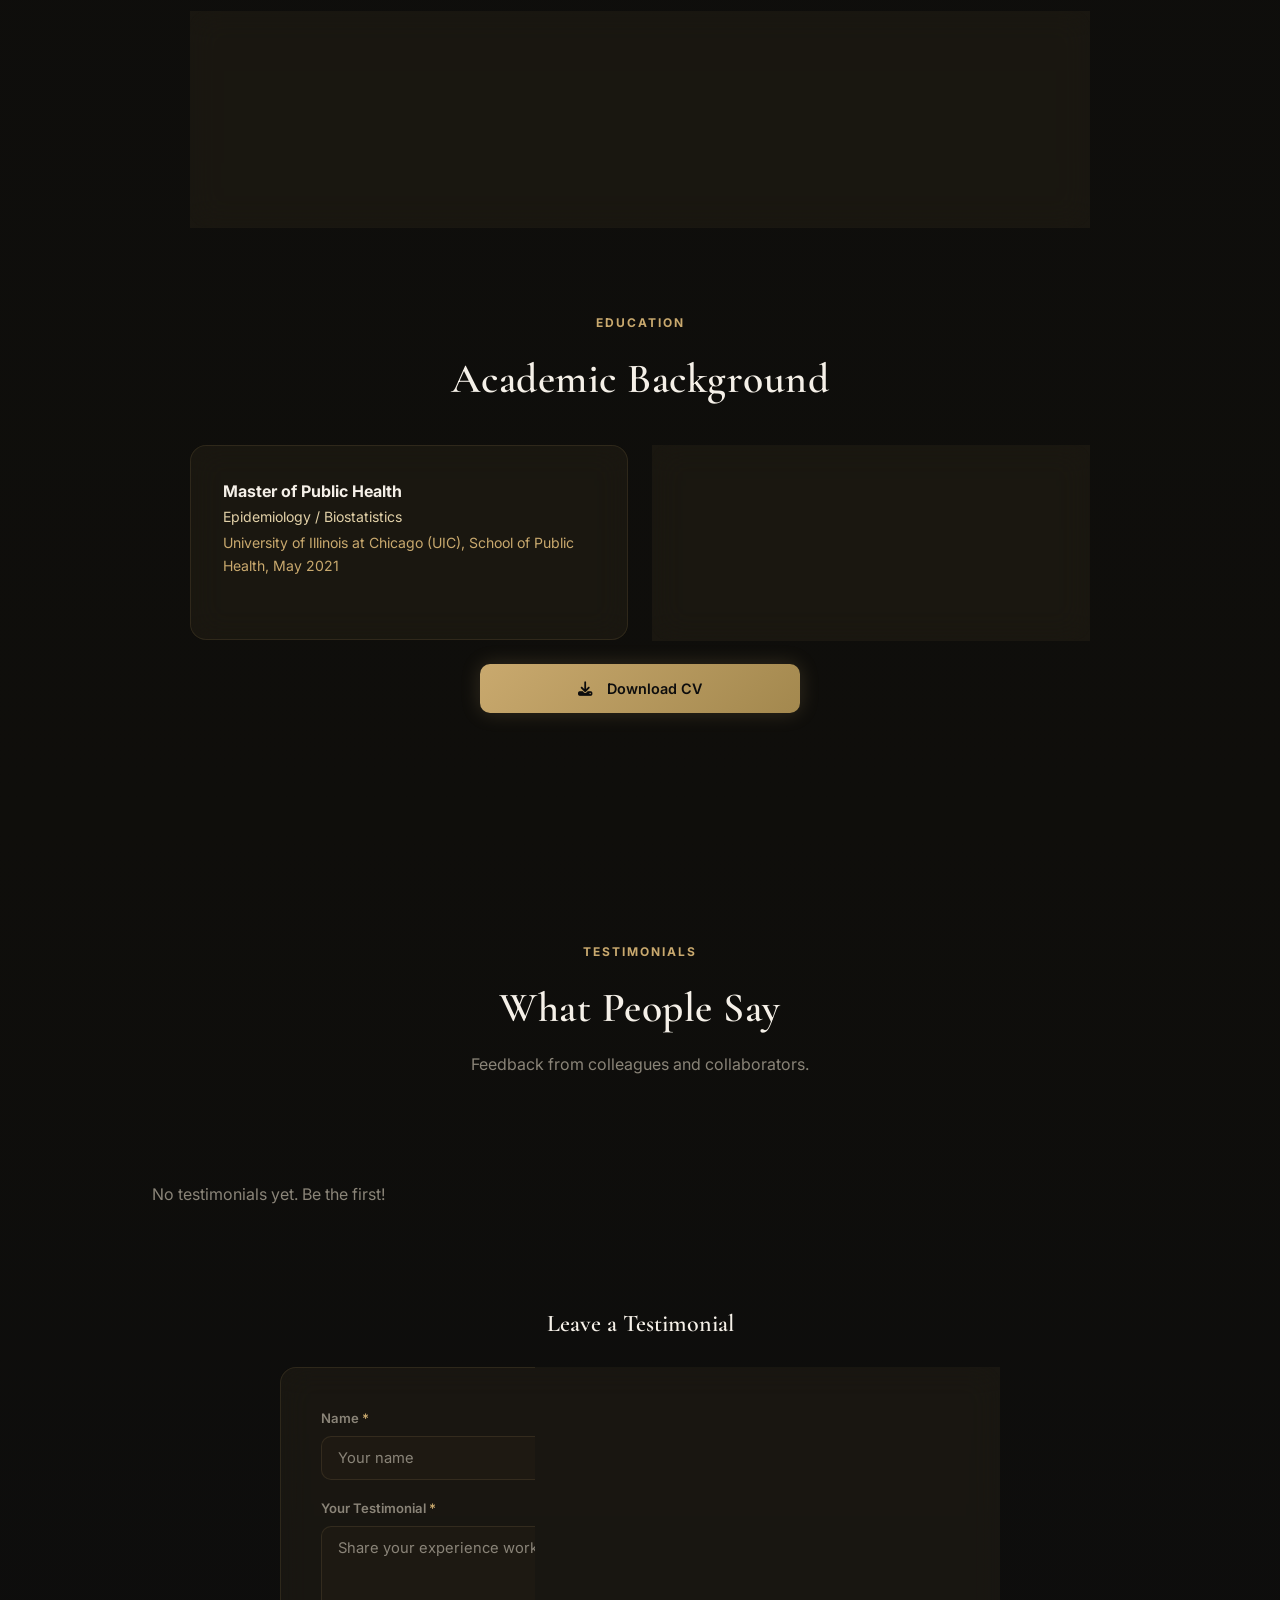
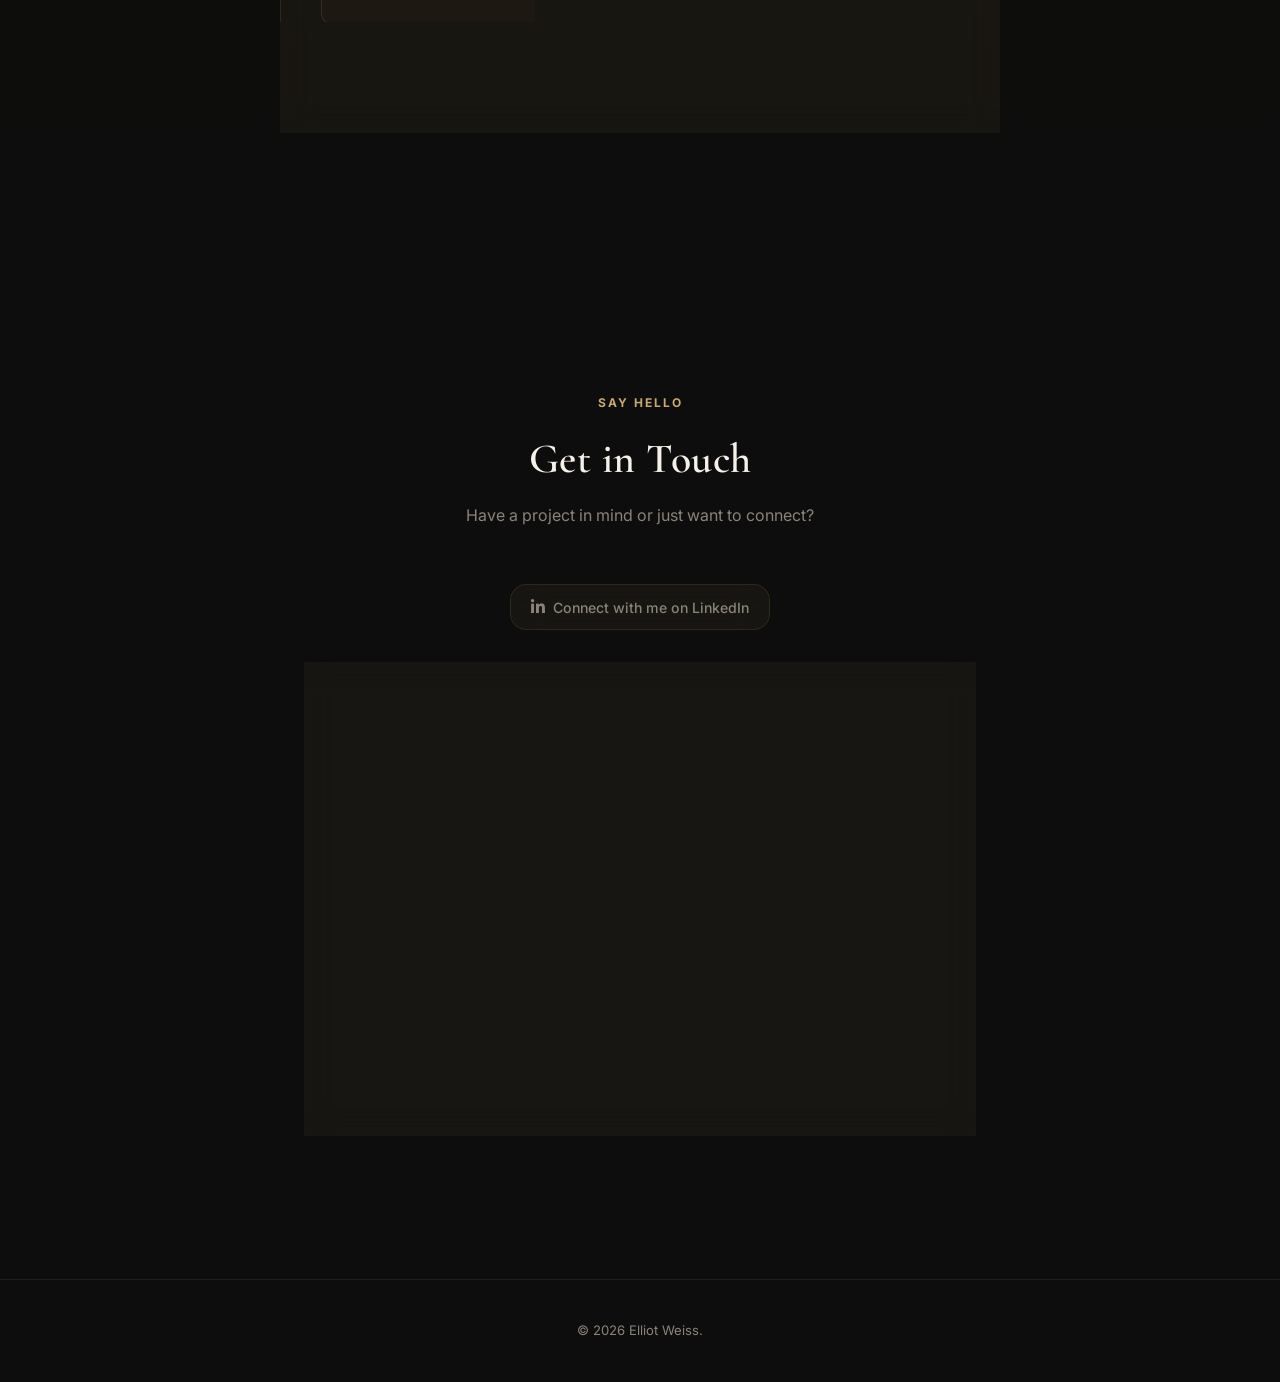
==== commit 25050f2d: "Remove SVG favicon override so ICO headshot favicon is used" ====
--- a/index.html
+++ b/index.html
@@ -10,7 +10,6 @@
 
   <!-- Favicon -->
   <link rel="icon" type="image/x-icon" href="static/favicon.ico">
-  <link rel="icon" type="image/svg+xml" href="static/logo.svg">
   <link rel="apple-touch-icon" href="static/apple-touch-icon.png">
 
   <!-- Open Graph -->
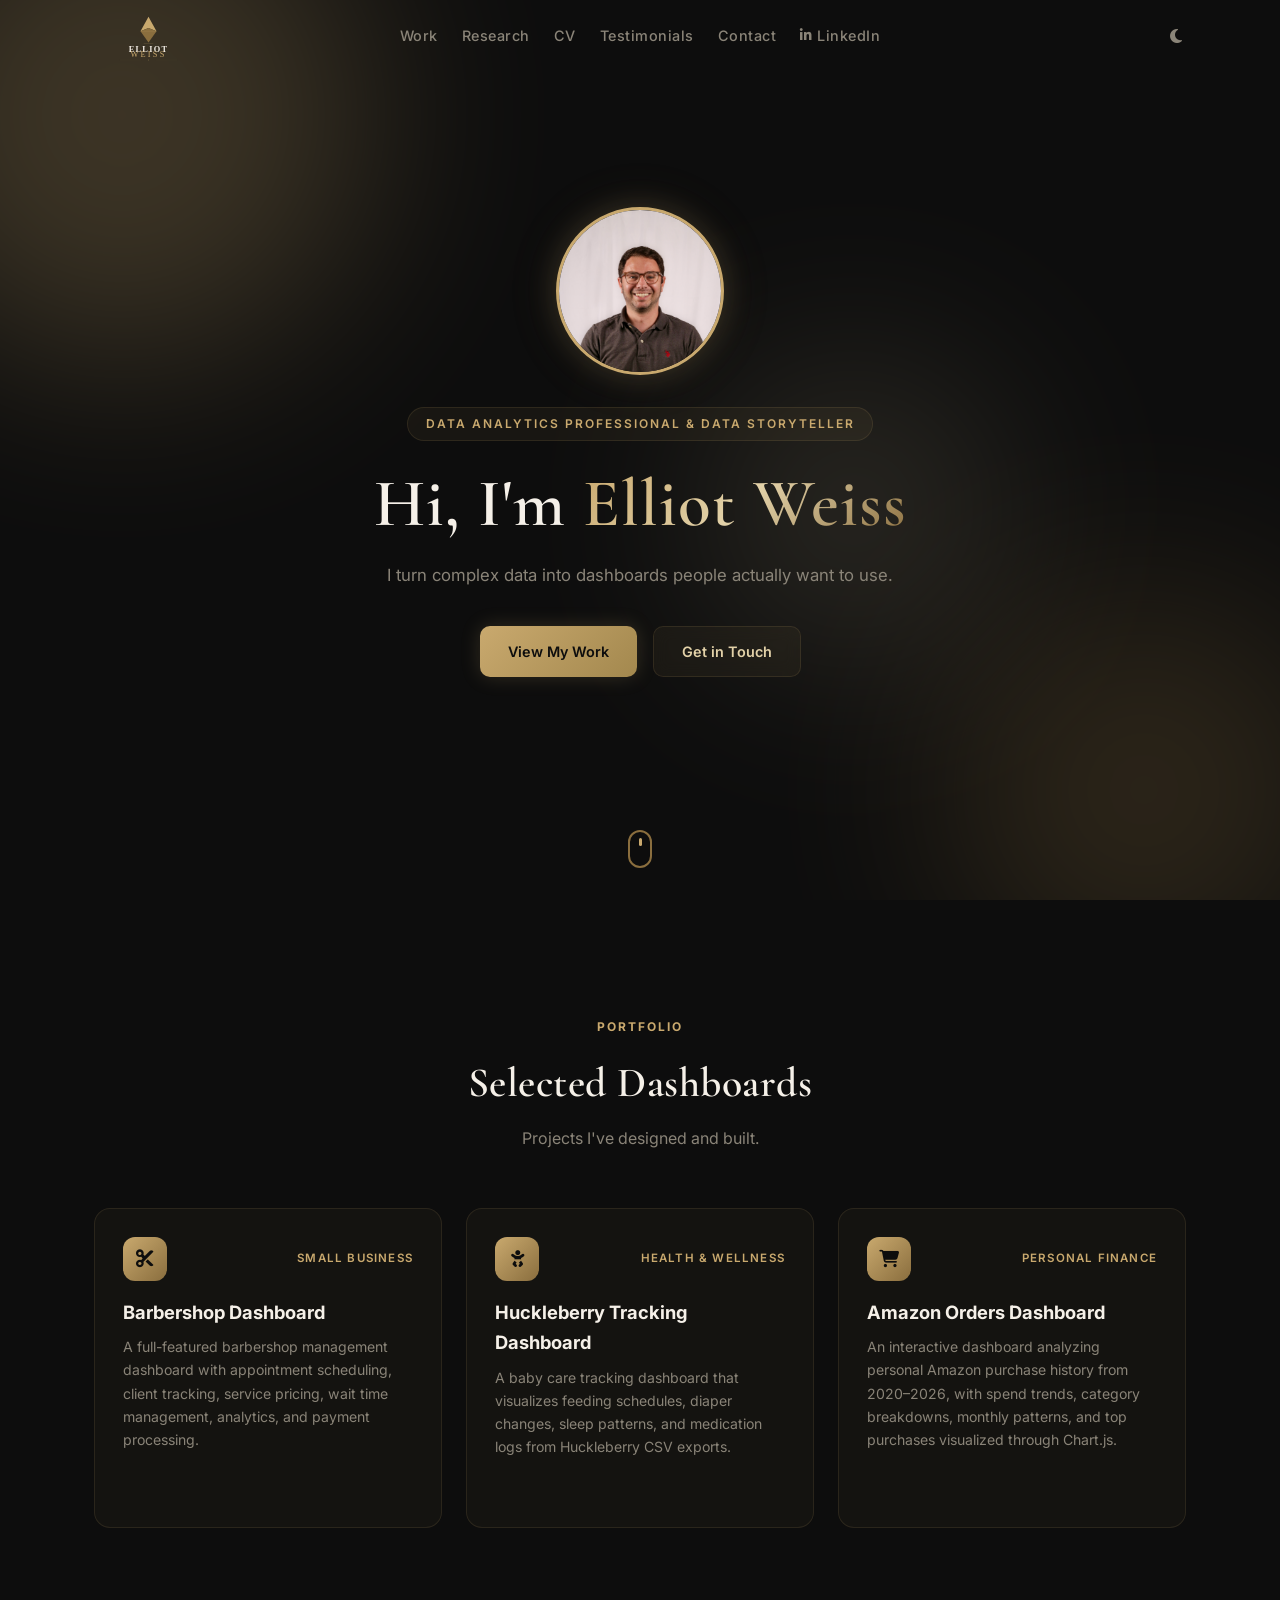
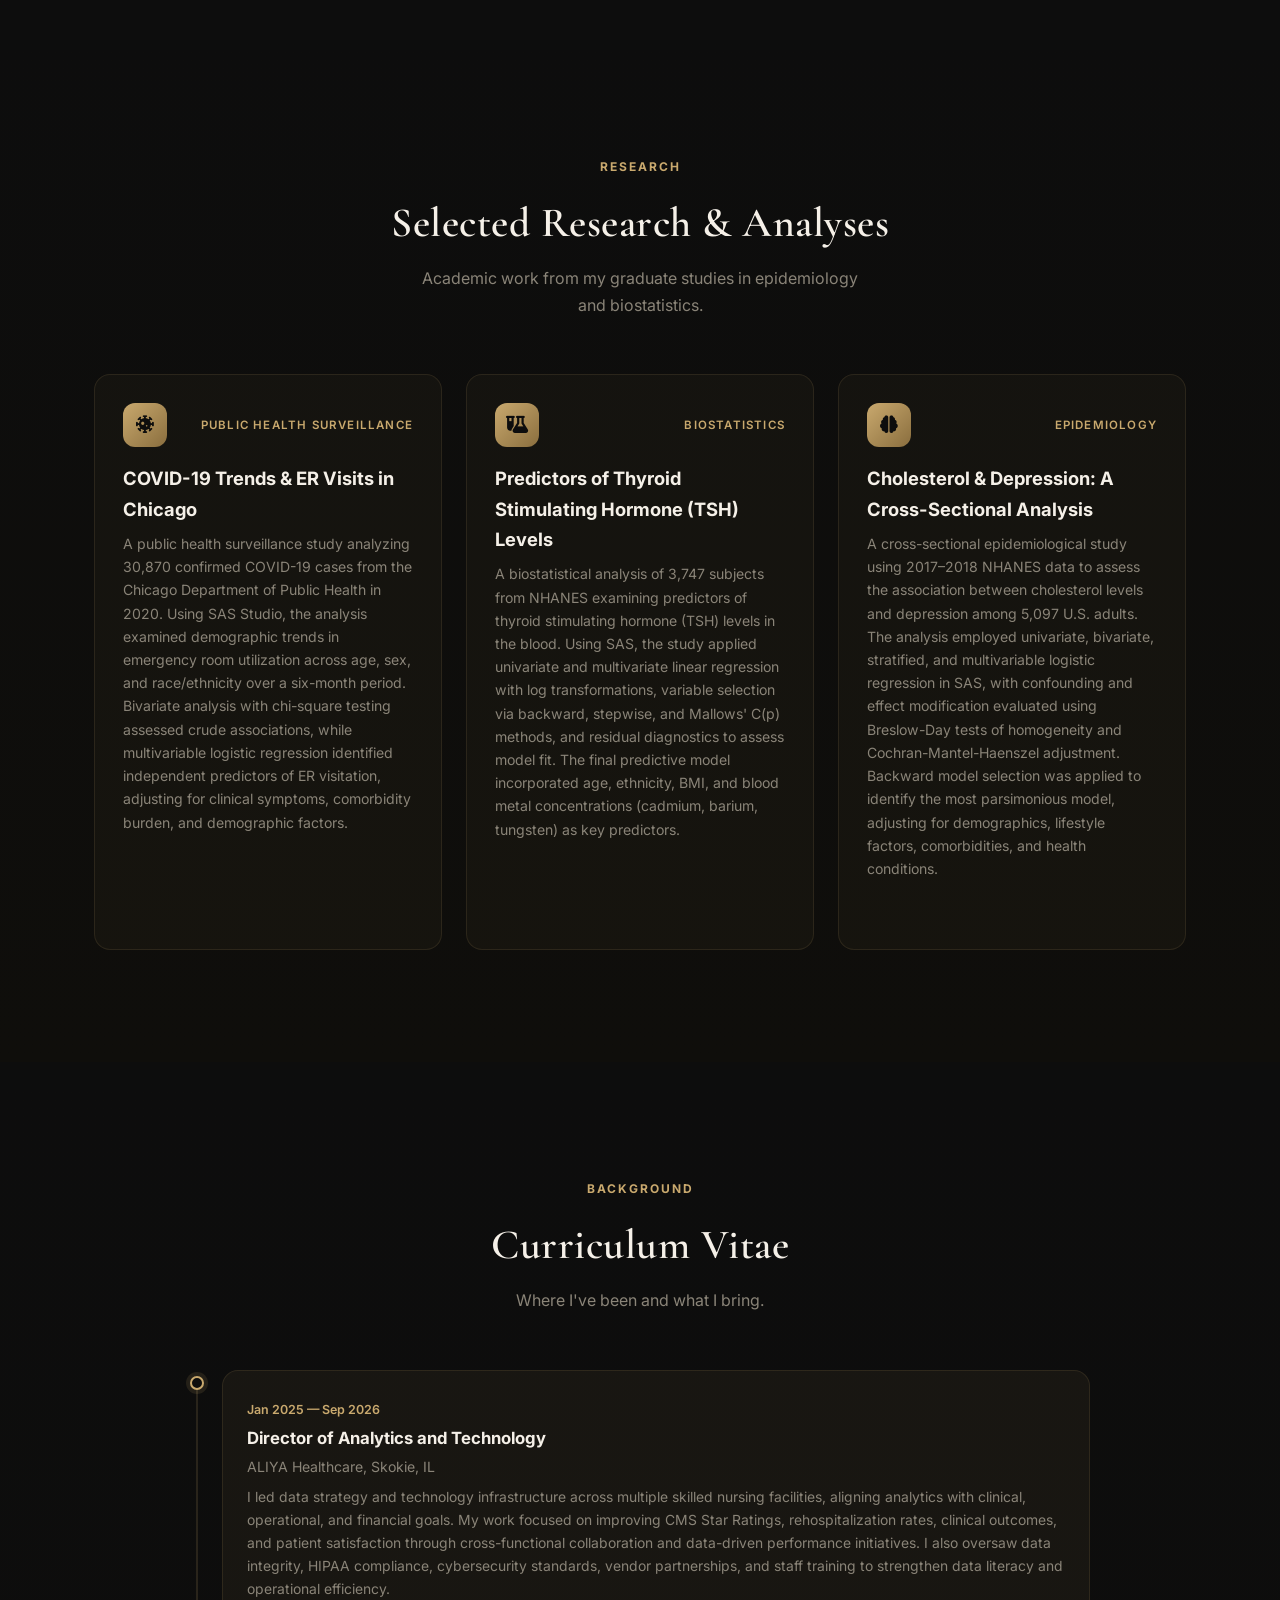
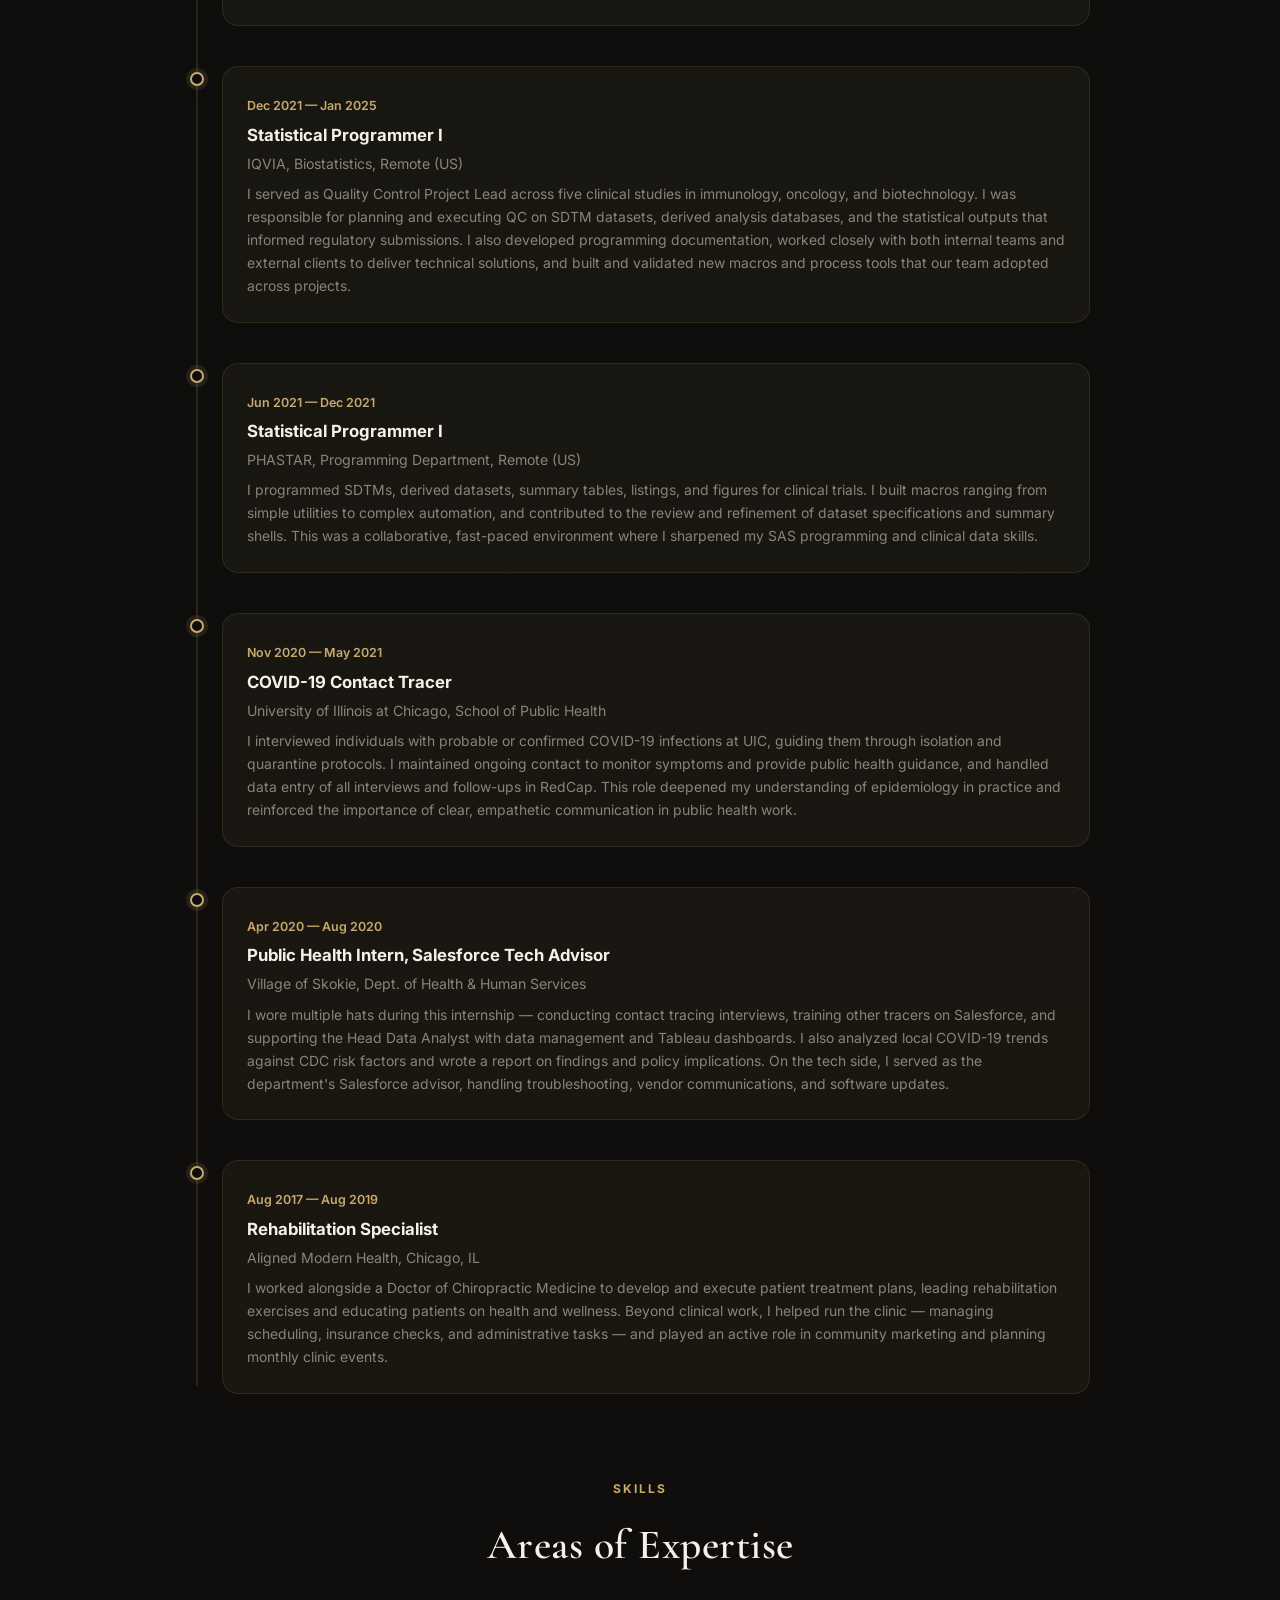
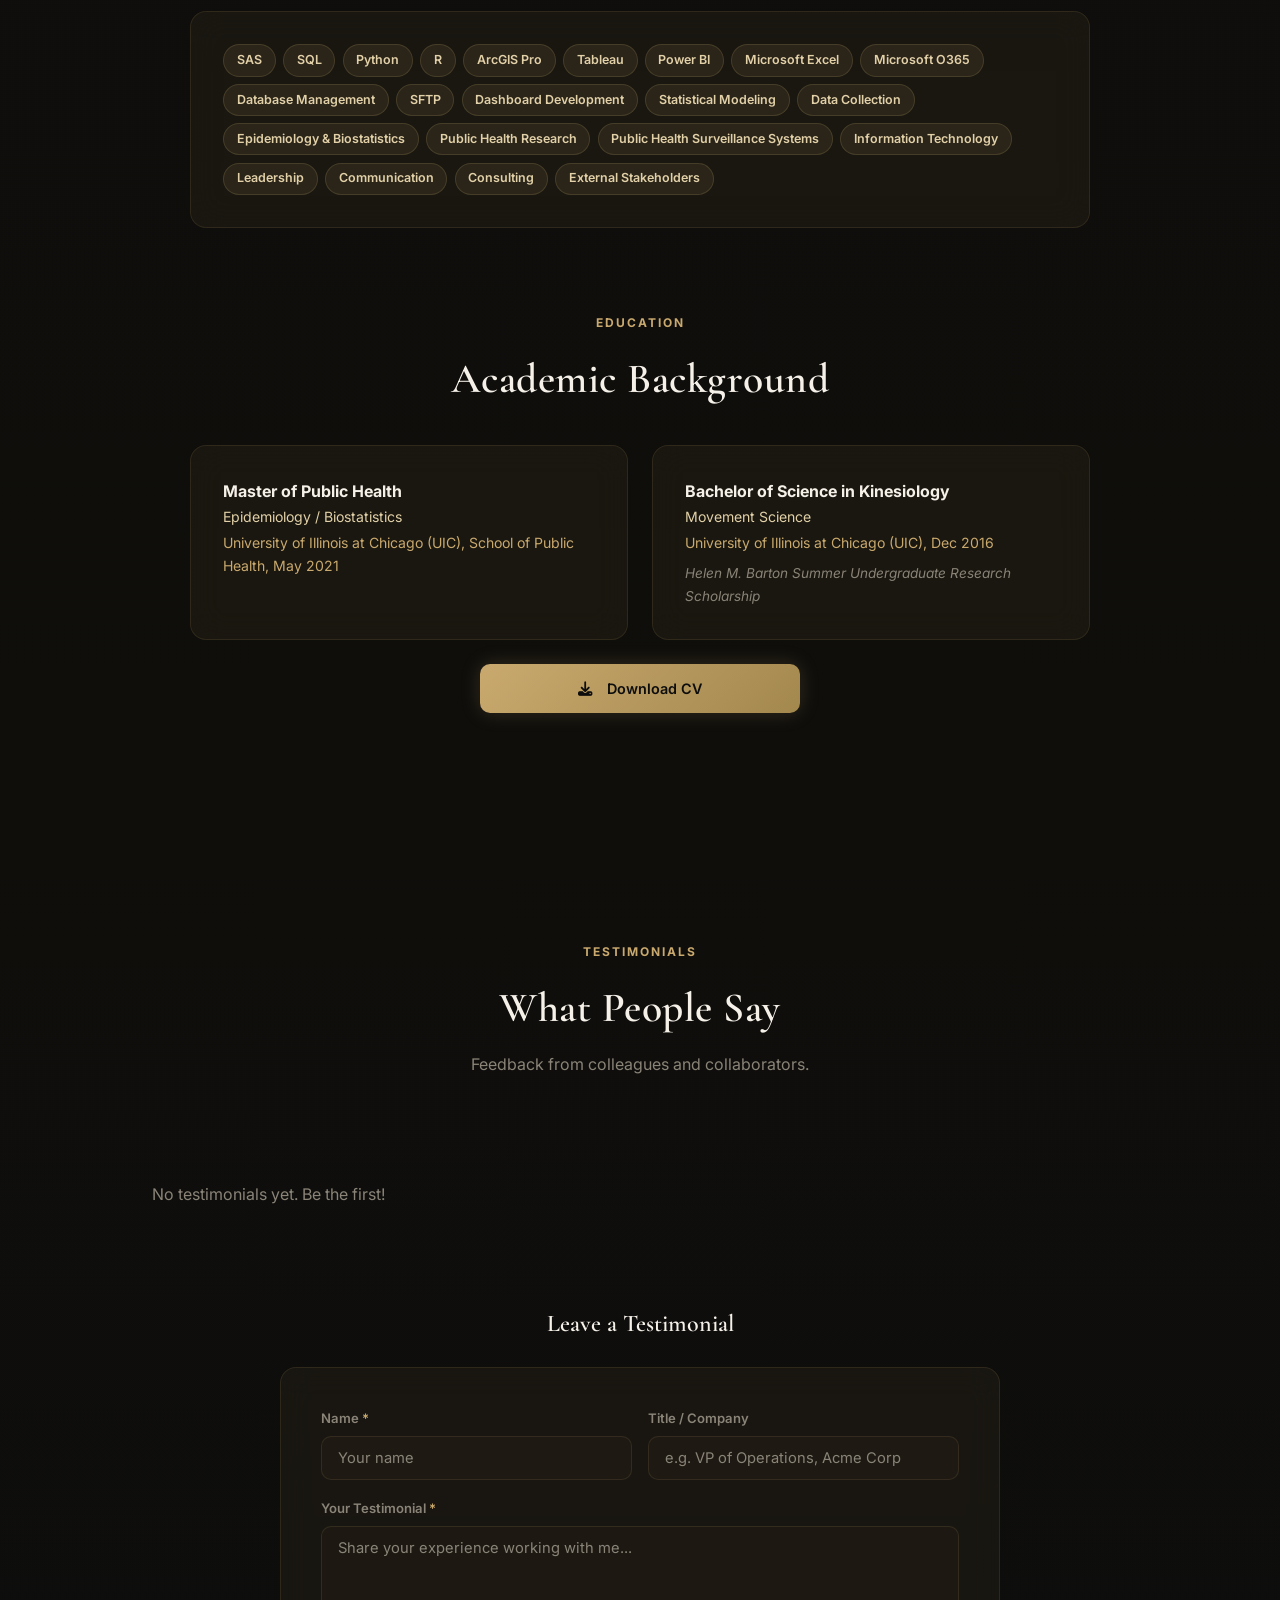
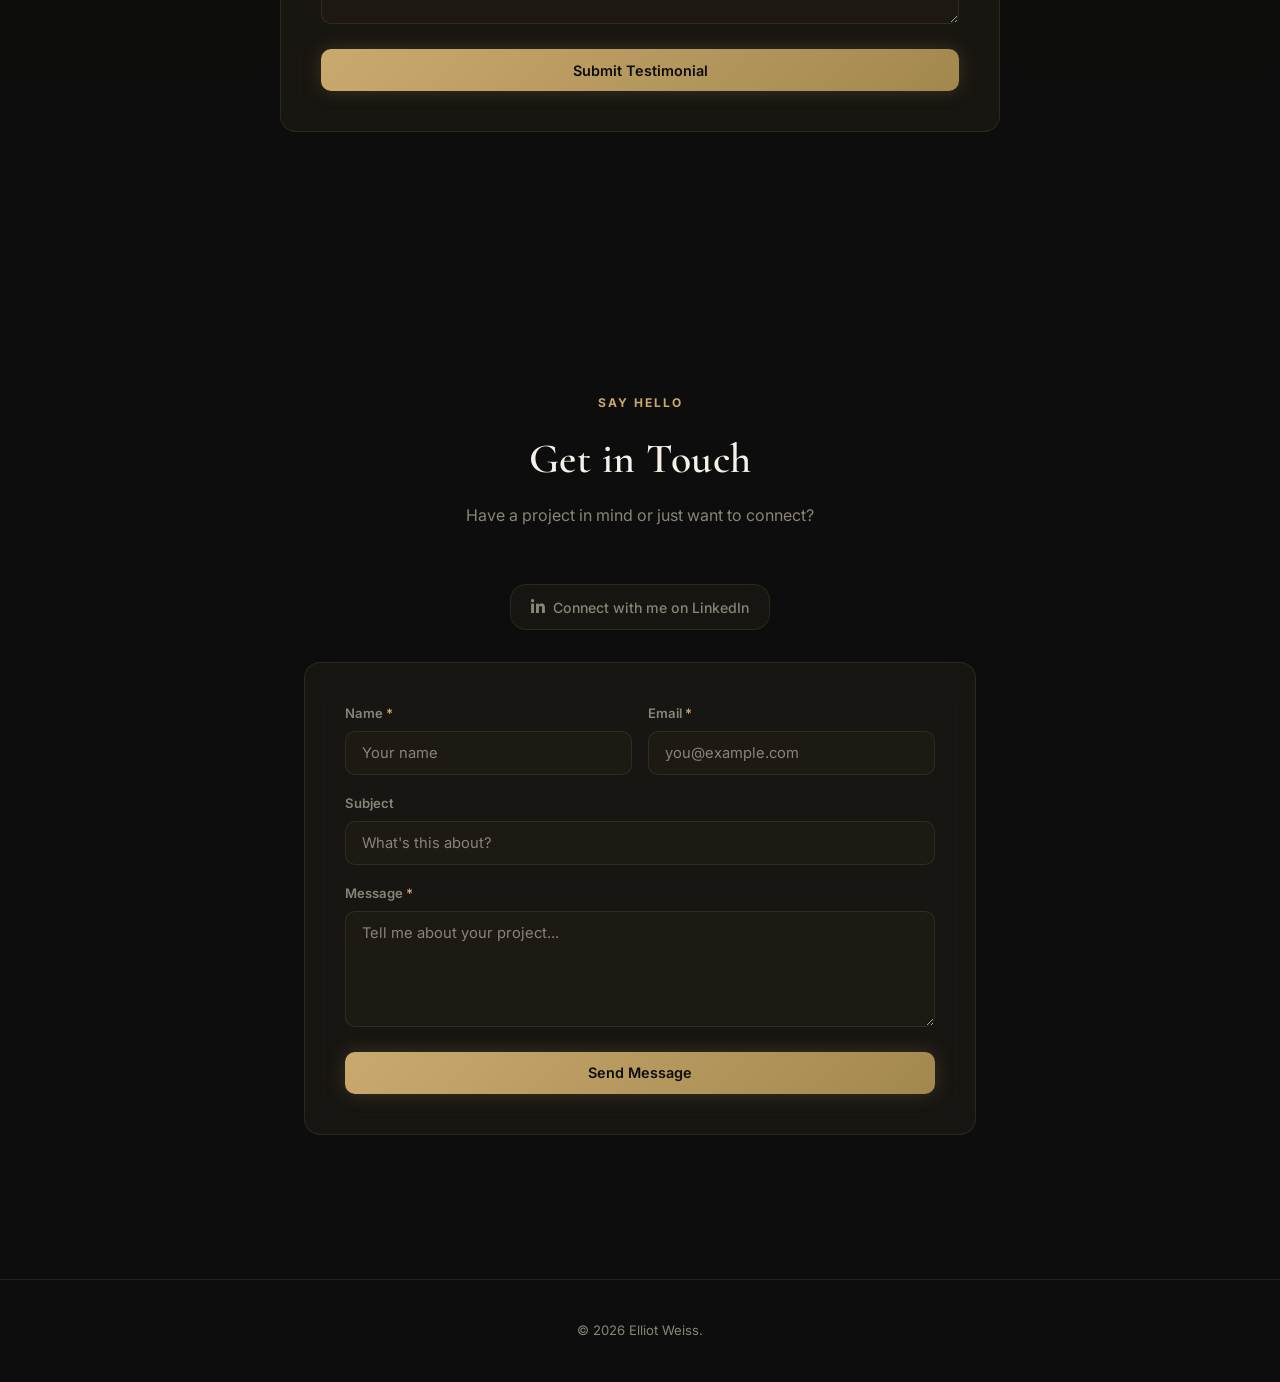
==== commit 89bc2e0c: "Update resume PDF and mark ALIYA role as ended (Sep 2026) Swap in latest RESUME_ElliotWeiss.pdf and " ====
--- a/index.html
+++ b/index.html
@@ -217,10 +217,10 @@
           <div class="tl-item reveal">
             <div class="tl-dot"></div>
             <div class="tl-card">
-              <span class="tl-year">Jan 2025 — Present</span>
+              <span class="tl-year">Jan 2025 — Sep 2026</span>
               <h4>Director of Analytics and Technology</h4>
               <span class="tl-company">ALIYA Healthcare, Skokie, IL</span>
-              <p>I lead data strategy and technology infrastructure across multiple skilled nursing facilities, aligning analytics with clinical, operational, and financial goals. My work focuses on improving CMS Star Ratings, rehospitalization rates, clinical outcomes, and patient satisfaction through cross-functional collaboration and data-driven performance initiatives. I also oversee data integrity, HIPAA compliance, cybersecurity standards, vendor partnerships, and staff training to strengthen data literacy and operational efficiency.</p>
+              <p>I led data strategy and technology infrastructure across multiple skilled nursing facilities, aligning analytics with clinical, operational, and financial goals. My work focused on improving CMS Star Ratings, rehospitalization rates, clinical outcomes, and patient satisfaction through cross-functional collaboration and data-driven performance initiatives. I also oversaw data integrity, HIPAA compliance, cybersecurity standards, vendor partnerships, and staff training to strengthen data literacy and operational efficiency.</p>
             </div>
           </div>
           
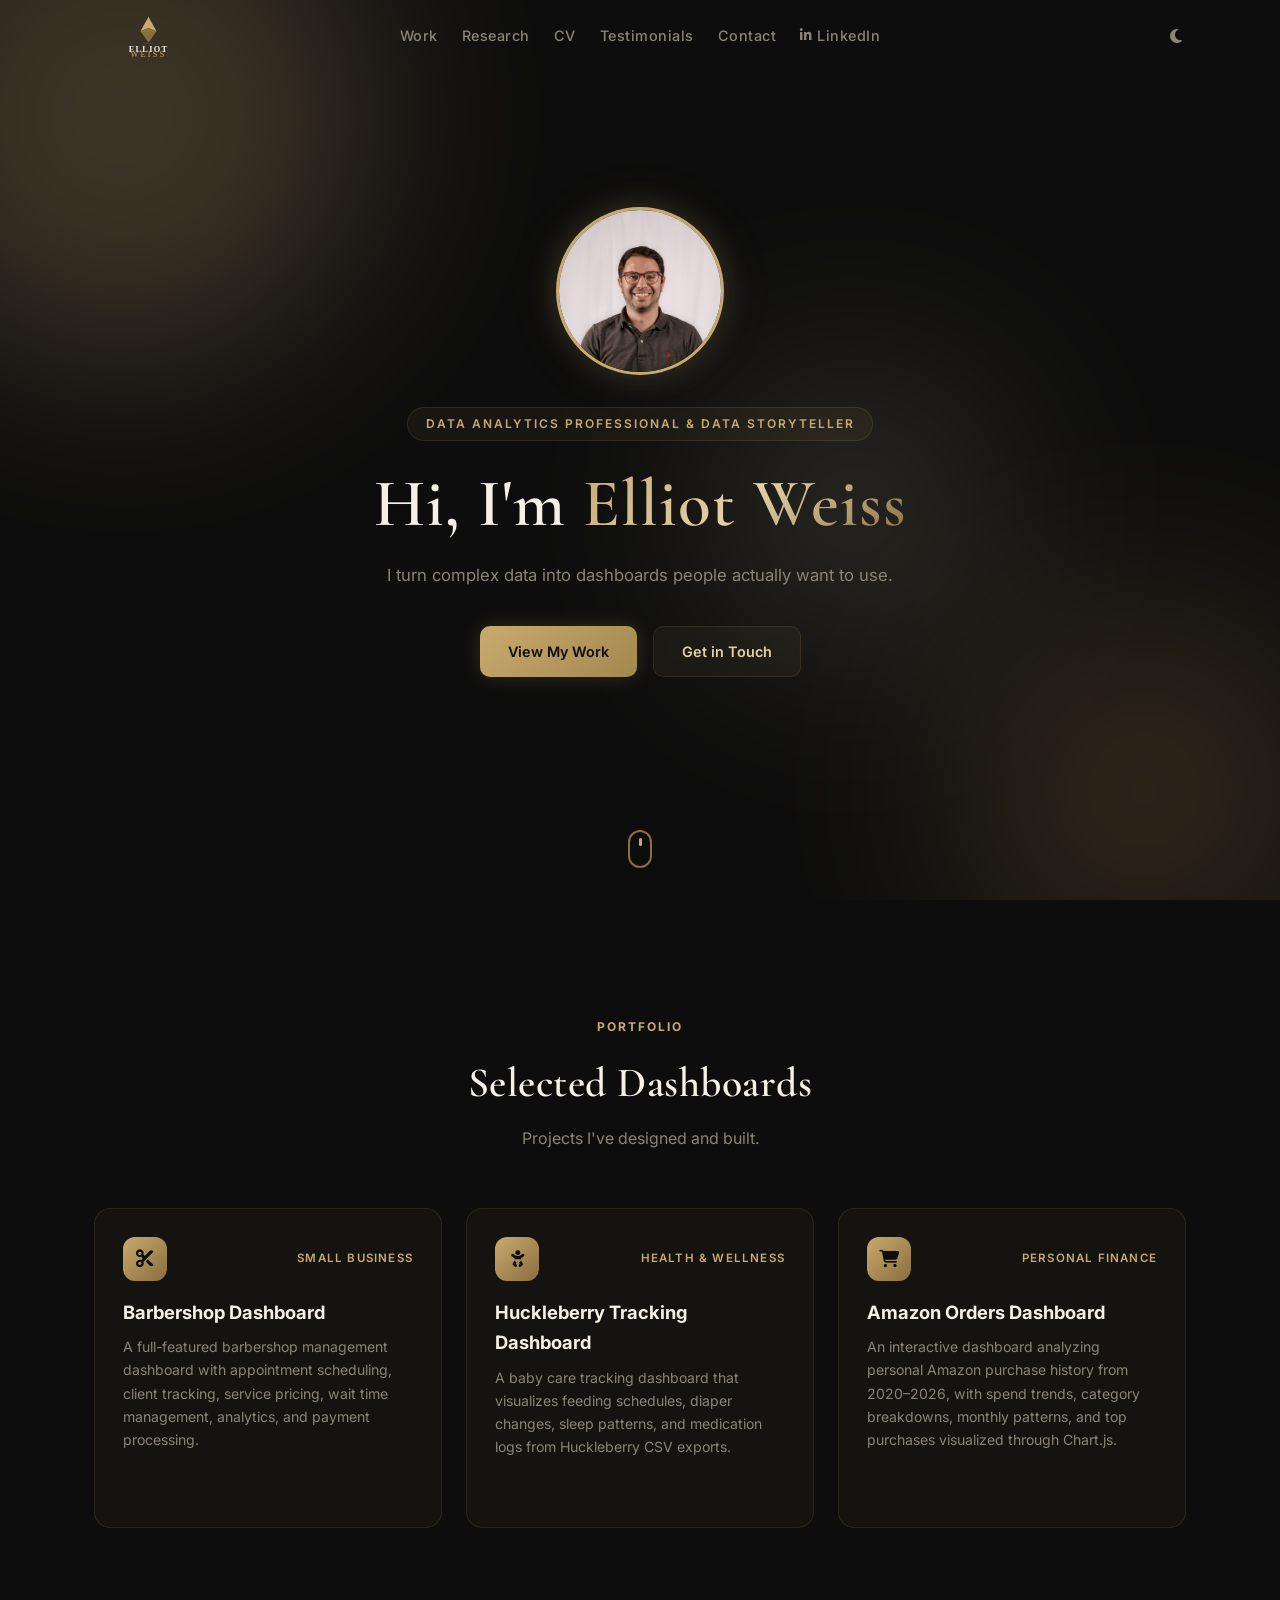
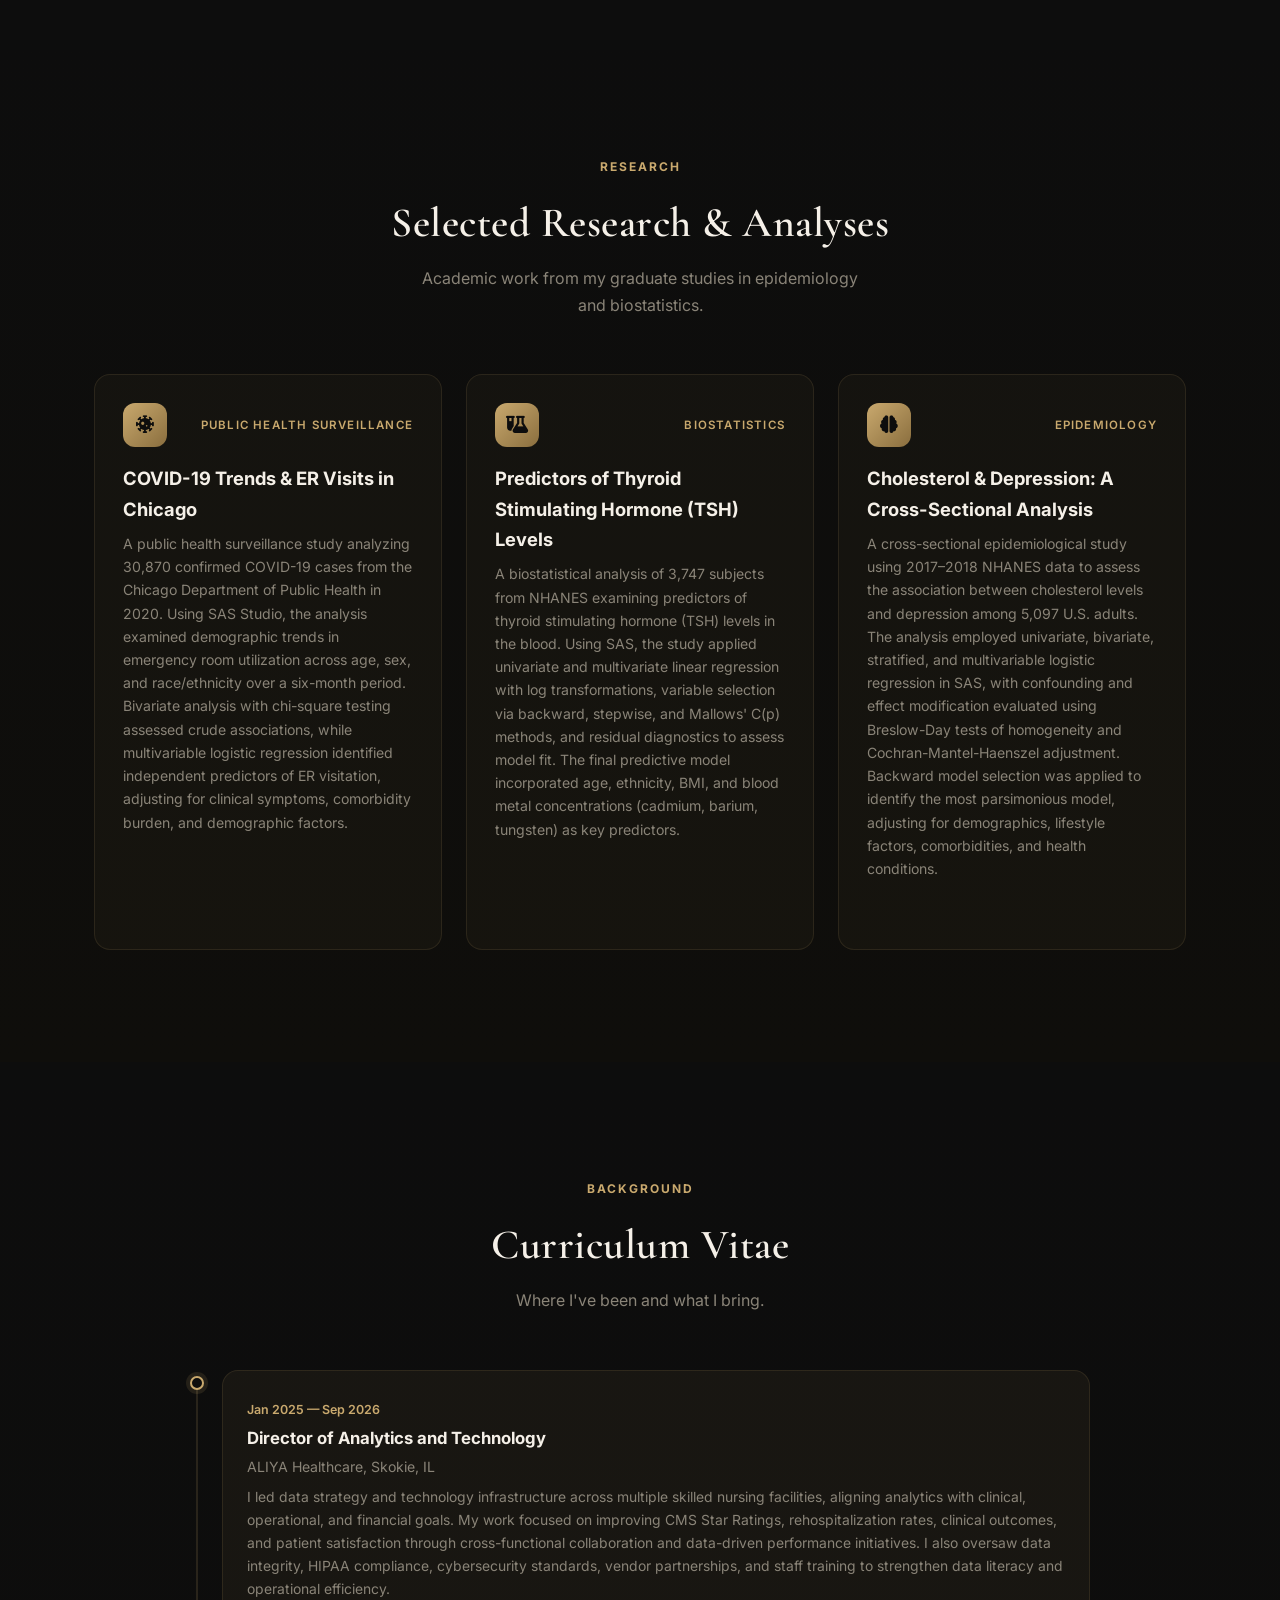
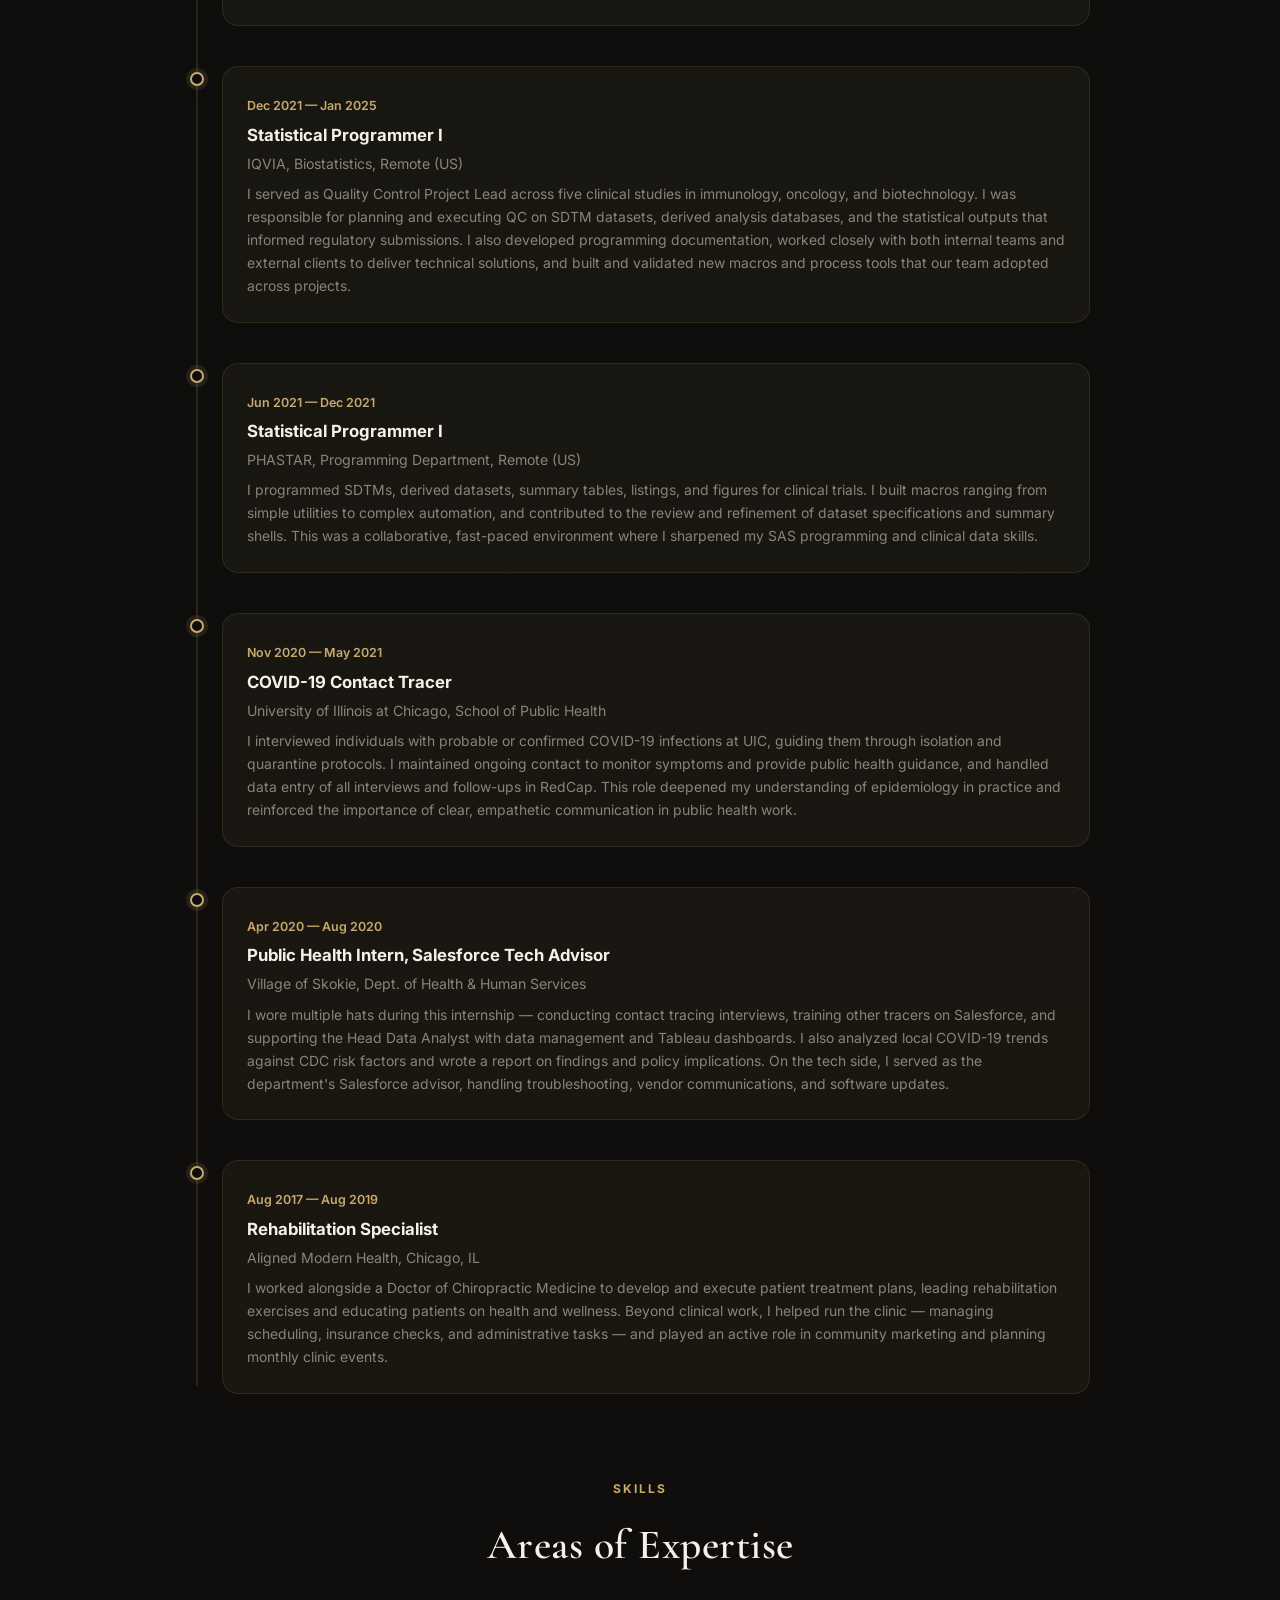
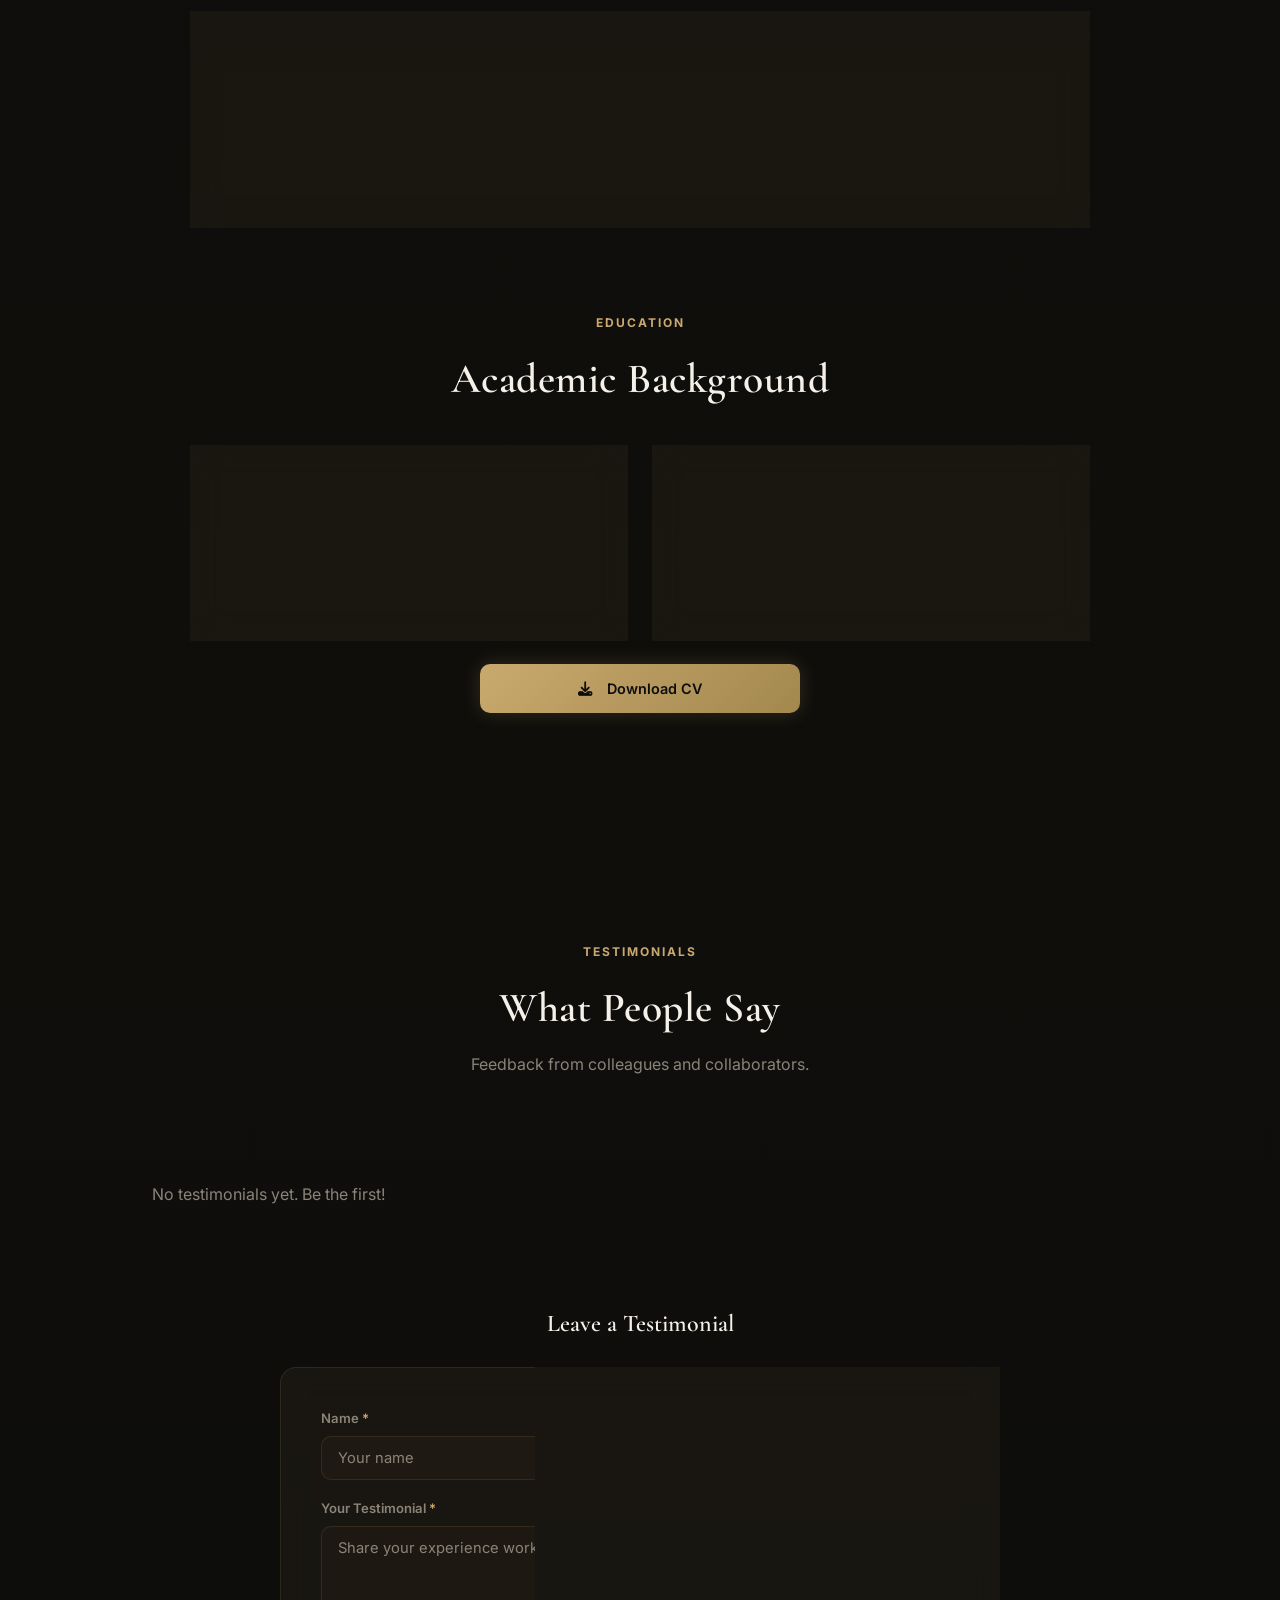
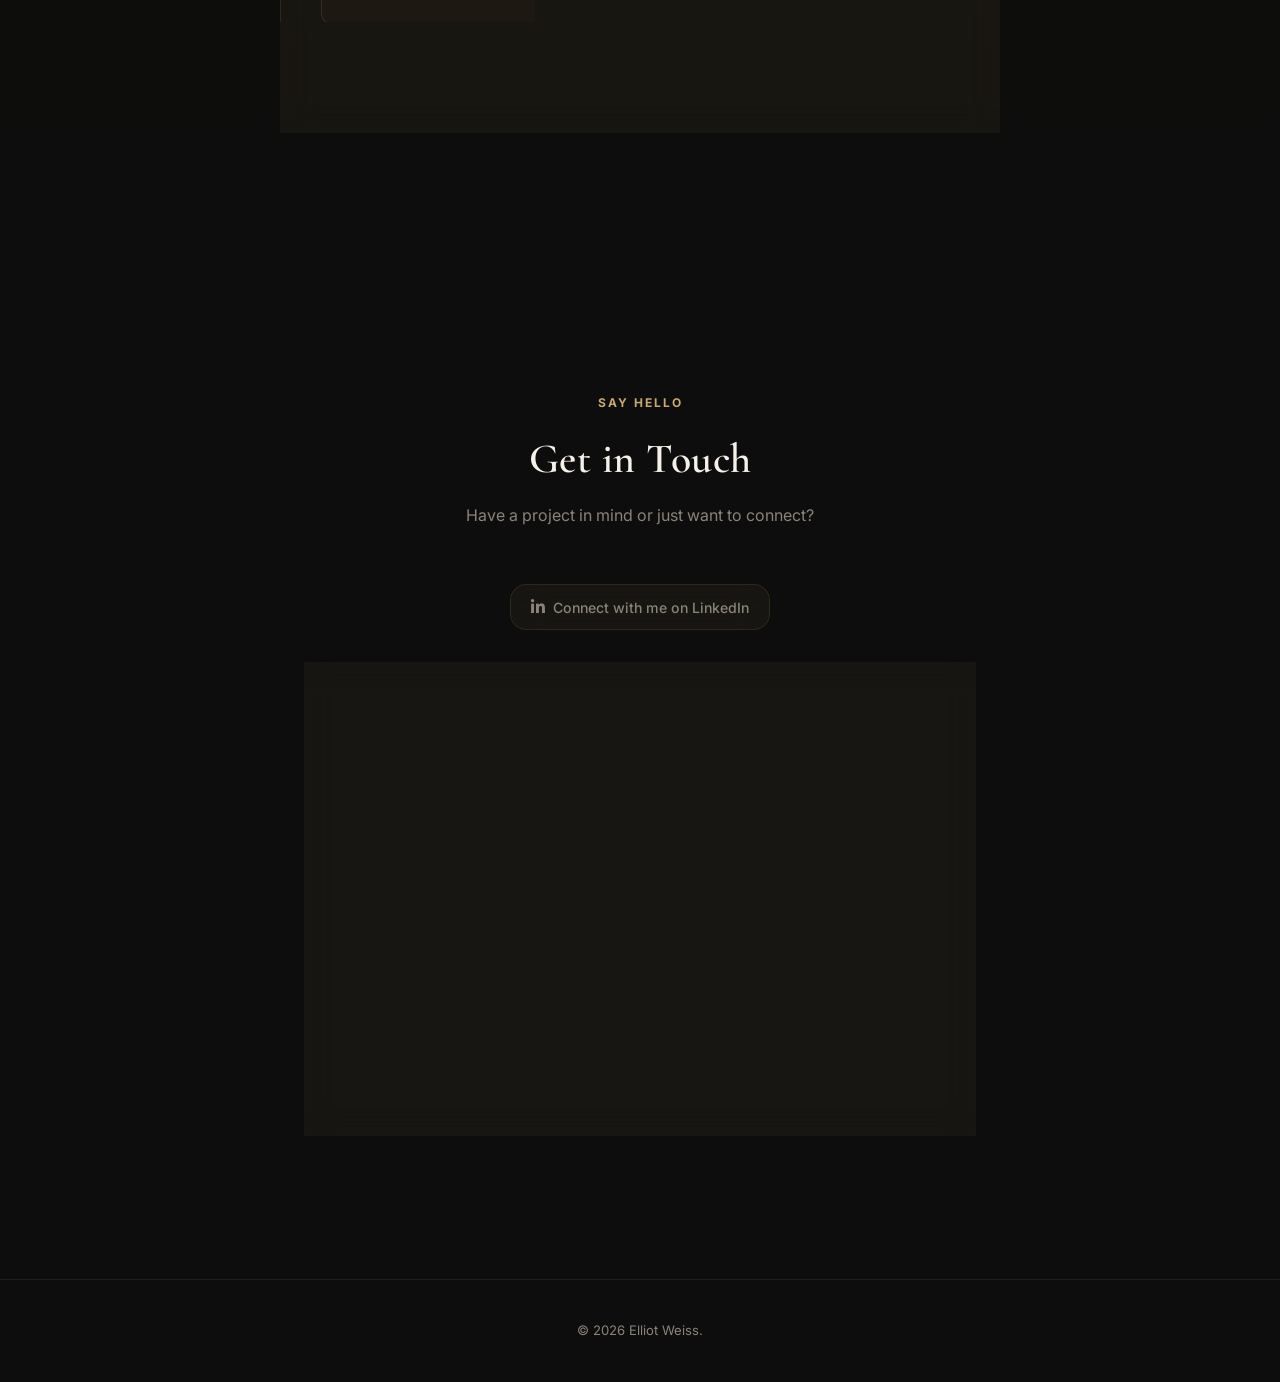
==== commit cbe46b6b: "Sharpen headshot and fix broken OG image URL Downsize the source photo from 3648x5472 (3.4 MB) to 80" ====
--- a/index.html
+++ b/index.html
@@ -17,7 +17,7 @@
   <meta property="og:url" content="https://elliot-weiss.com/">
   <meta property="og:title" content="Elliot Weiss — Data Analytics & Dashboard Portfolio">
   <meta property="og:description" content="I turn complex data into dashboards people actually want to use. View interactive dashboards, epidemiology research, and more.">
-  <meta property="og:image" content="https://elliot-weiss.comstatic/headshot.jpeg">
+  <meta property="og:image" content="https://elliot-weiss.com/static/headshot.jpeg">
   <meta property="og:image:width" content="600">
   <meta property="og:image:height" content="600">
 
@@ -31,7 +31,7 @@
     "jobTitle": "Director of Analytics and Technology",
     "sameAs": ["https://linkedin.com/in/eweiss225"],
     "knowsAbout": ["Data Analytics", "Dashboard Development", "Epidemiology", "Biostatistics", "Data Storytelling", "SAS", "SQL", "Python", "Tableau", "Power BI"],
-    "image": "https://elliot-weiss.comstatic/headshot.jpeg"
+    "image": "https://elliot-weiss.com/static/headshot.jpeg"
   }
   </script>
 
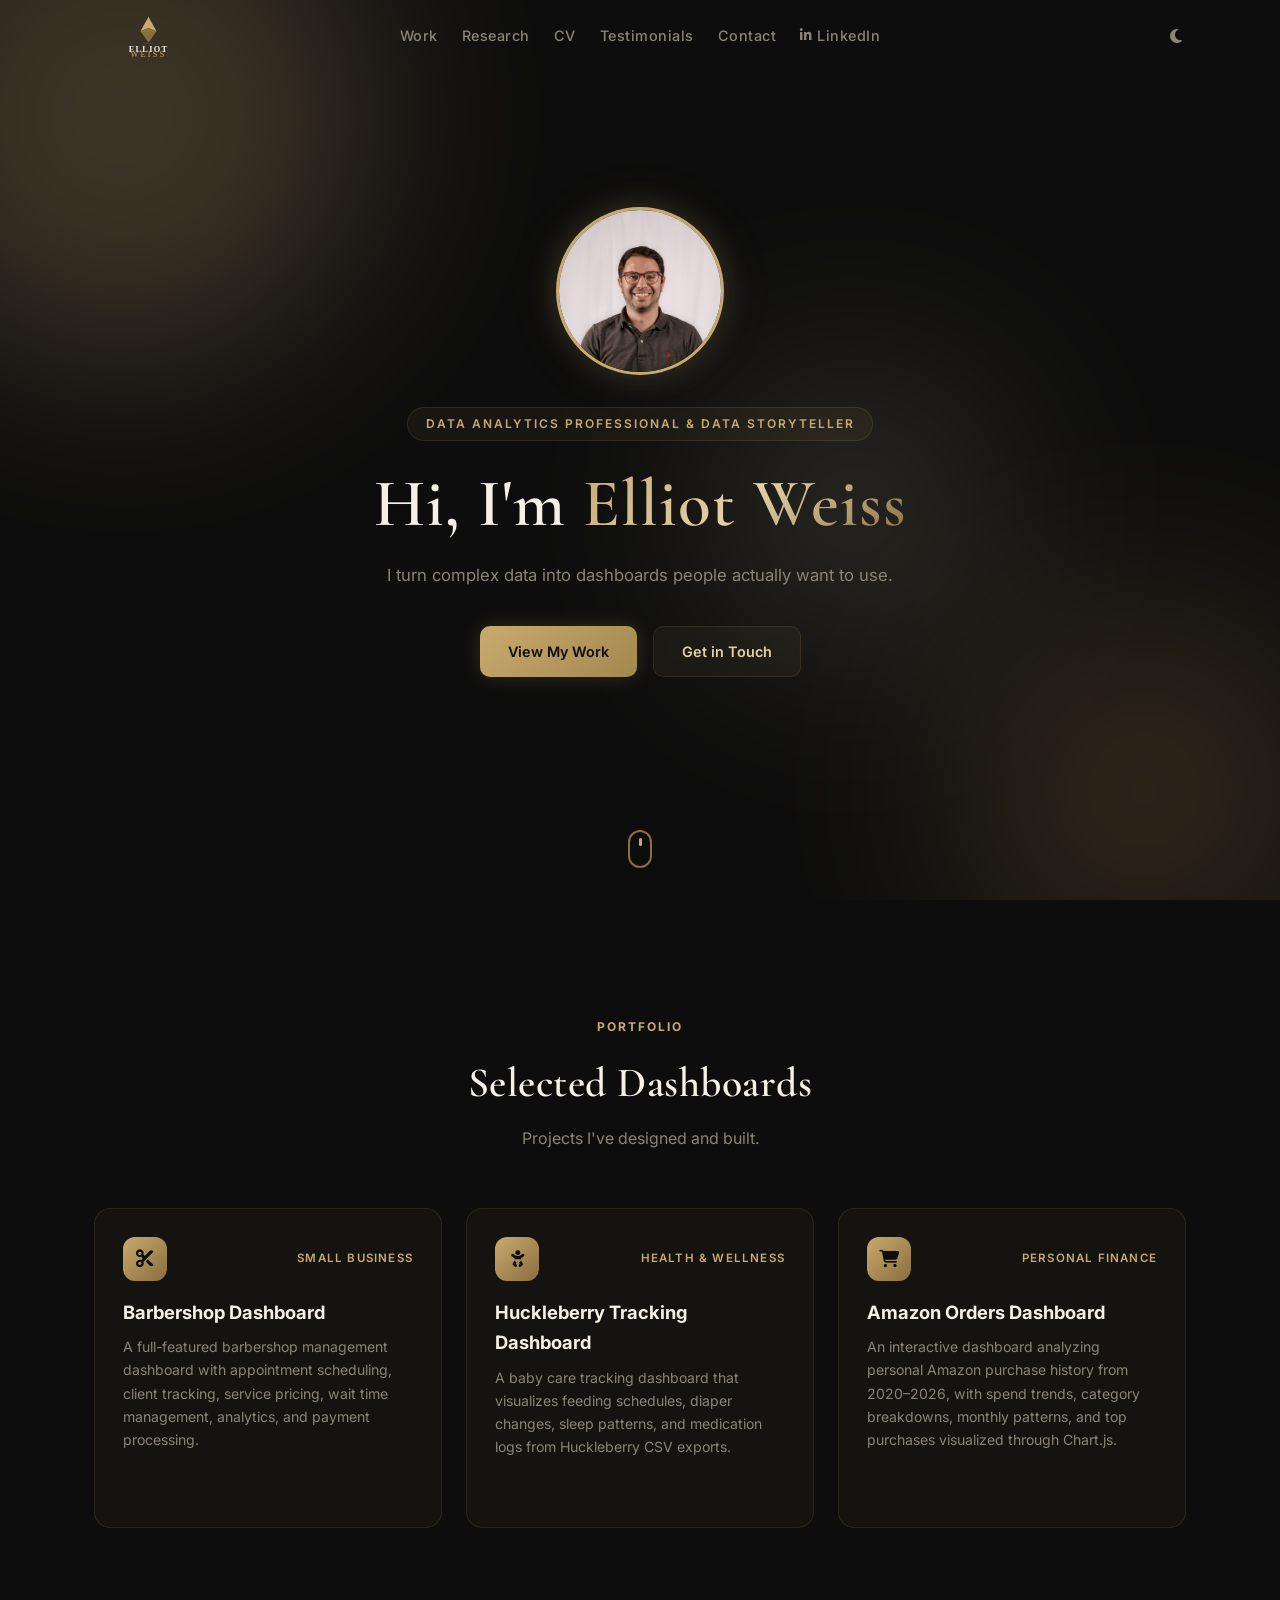
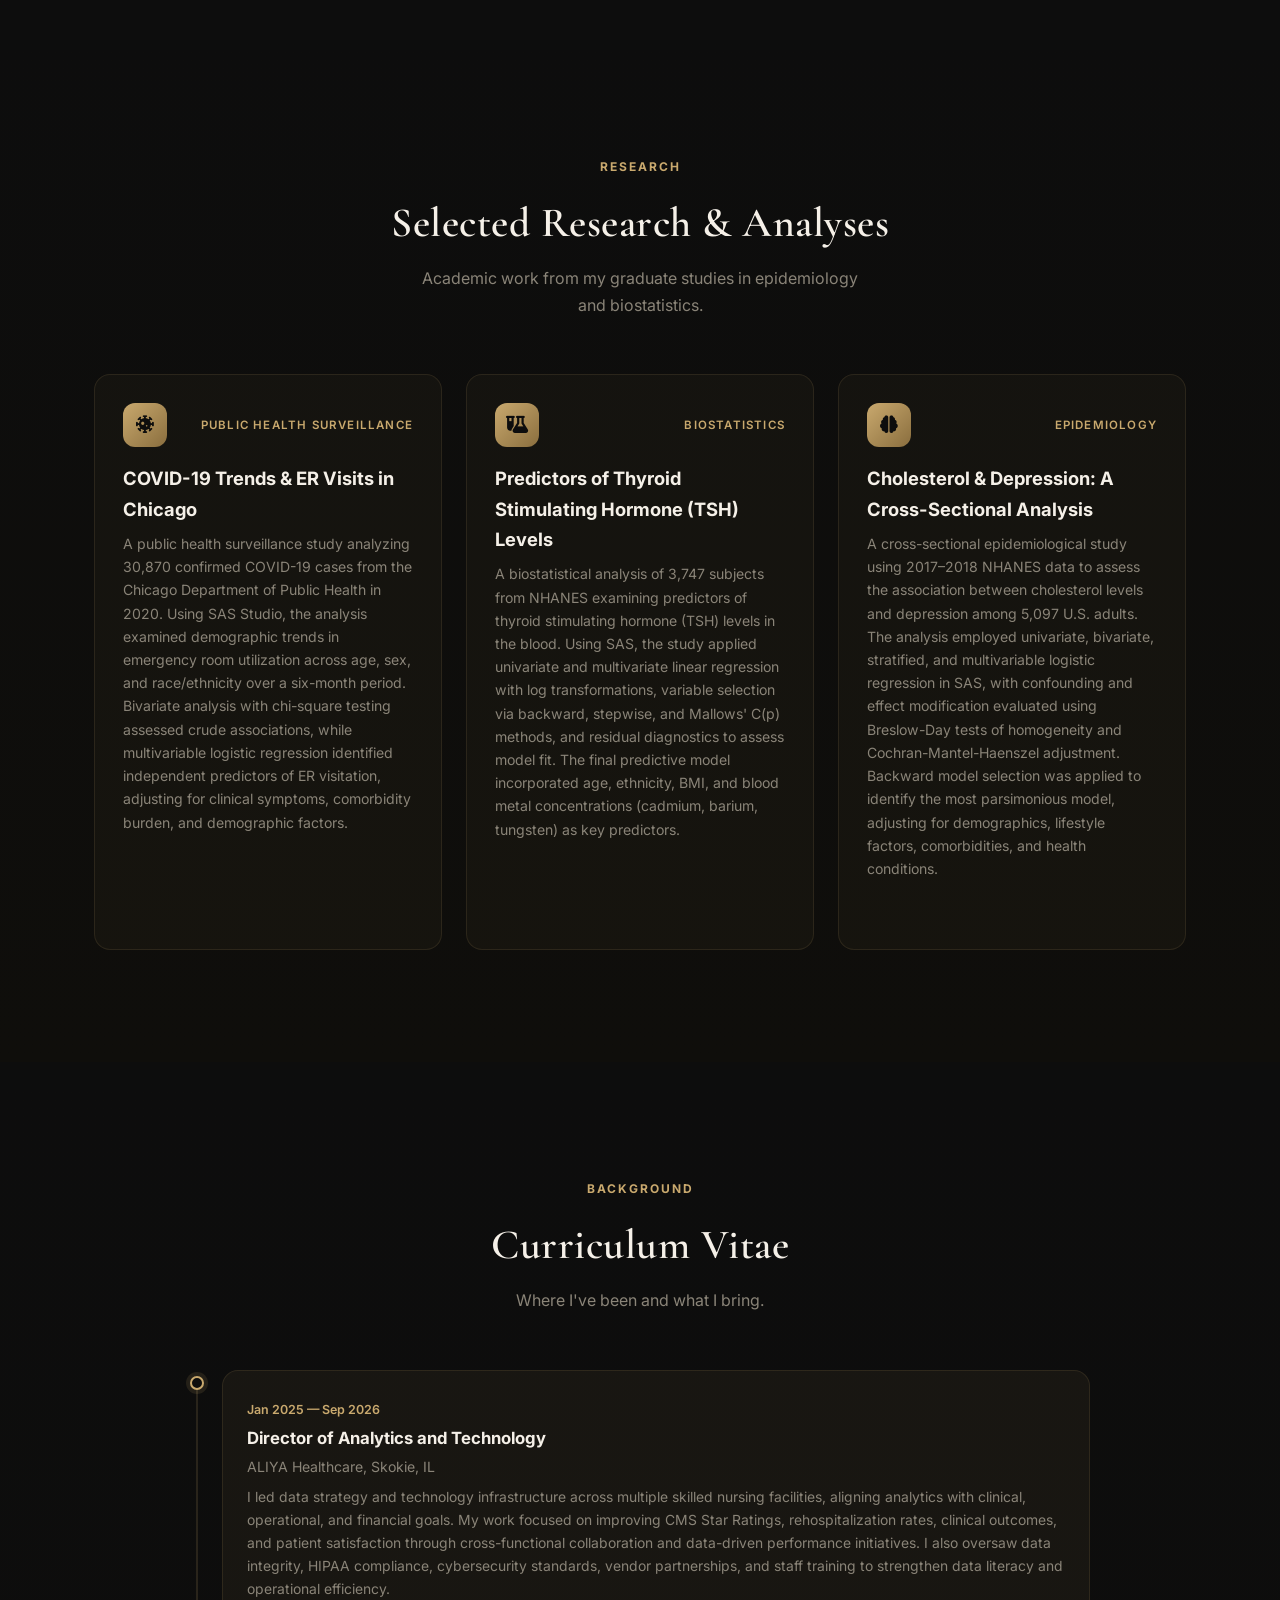
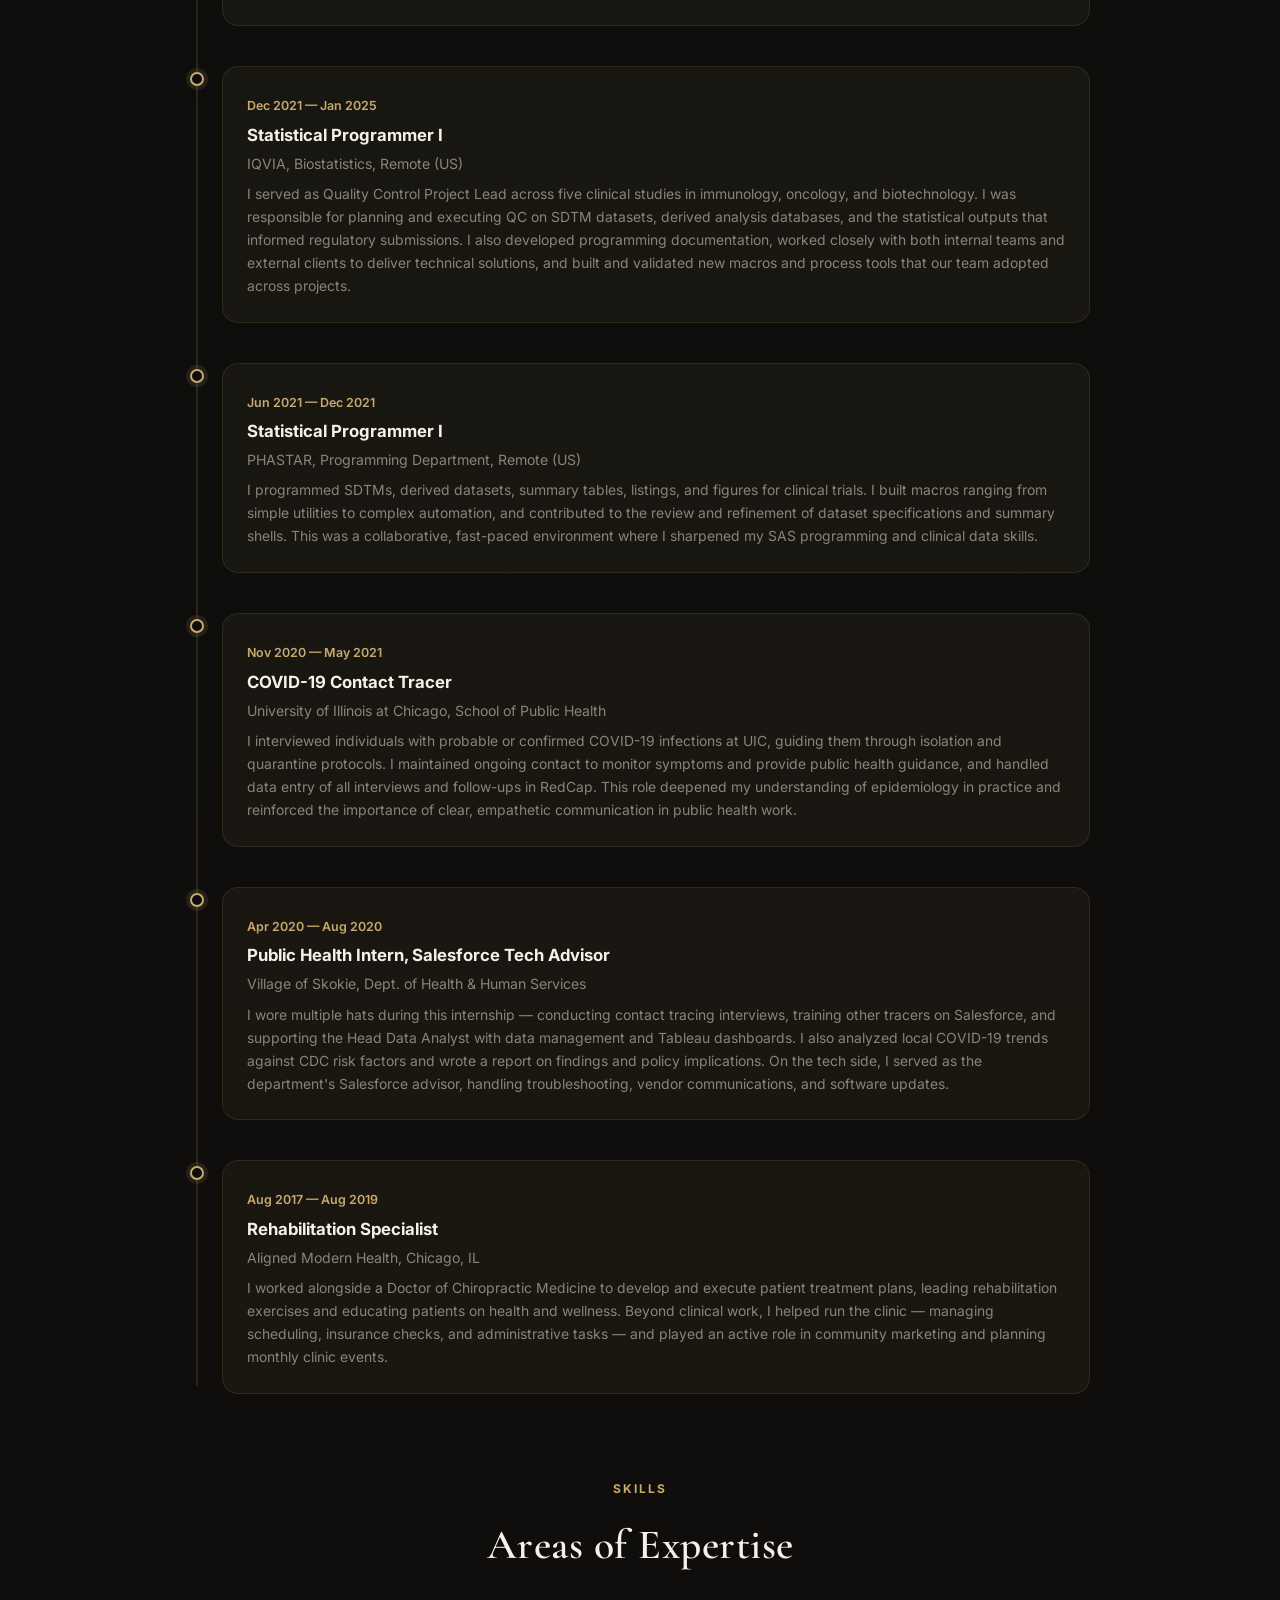
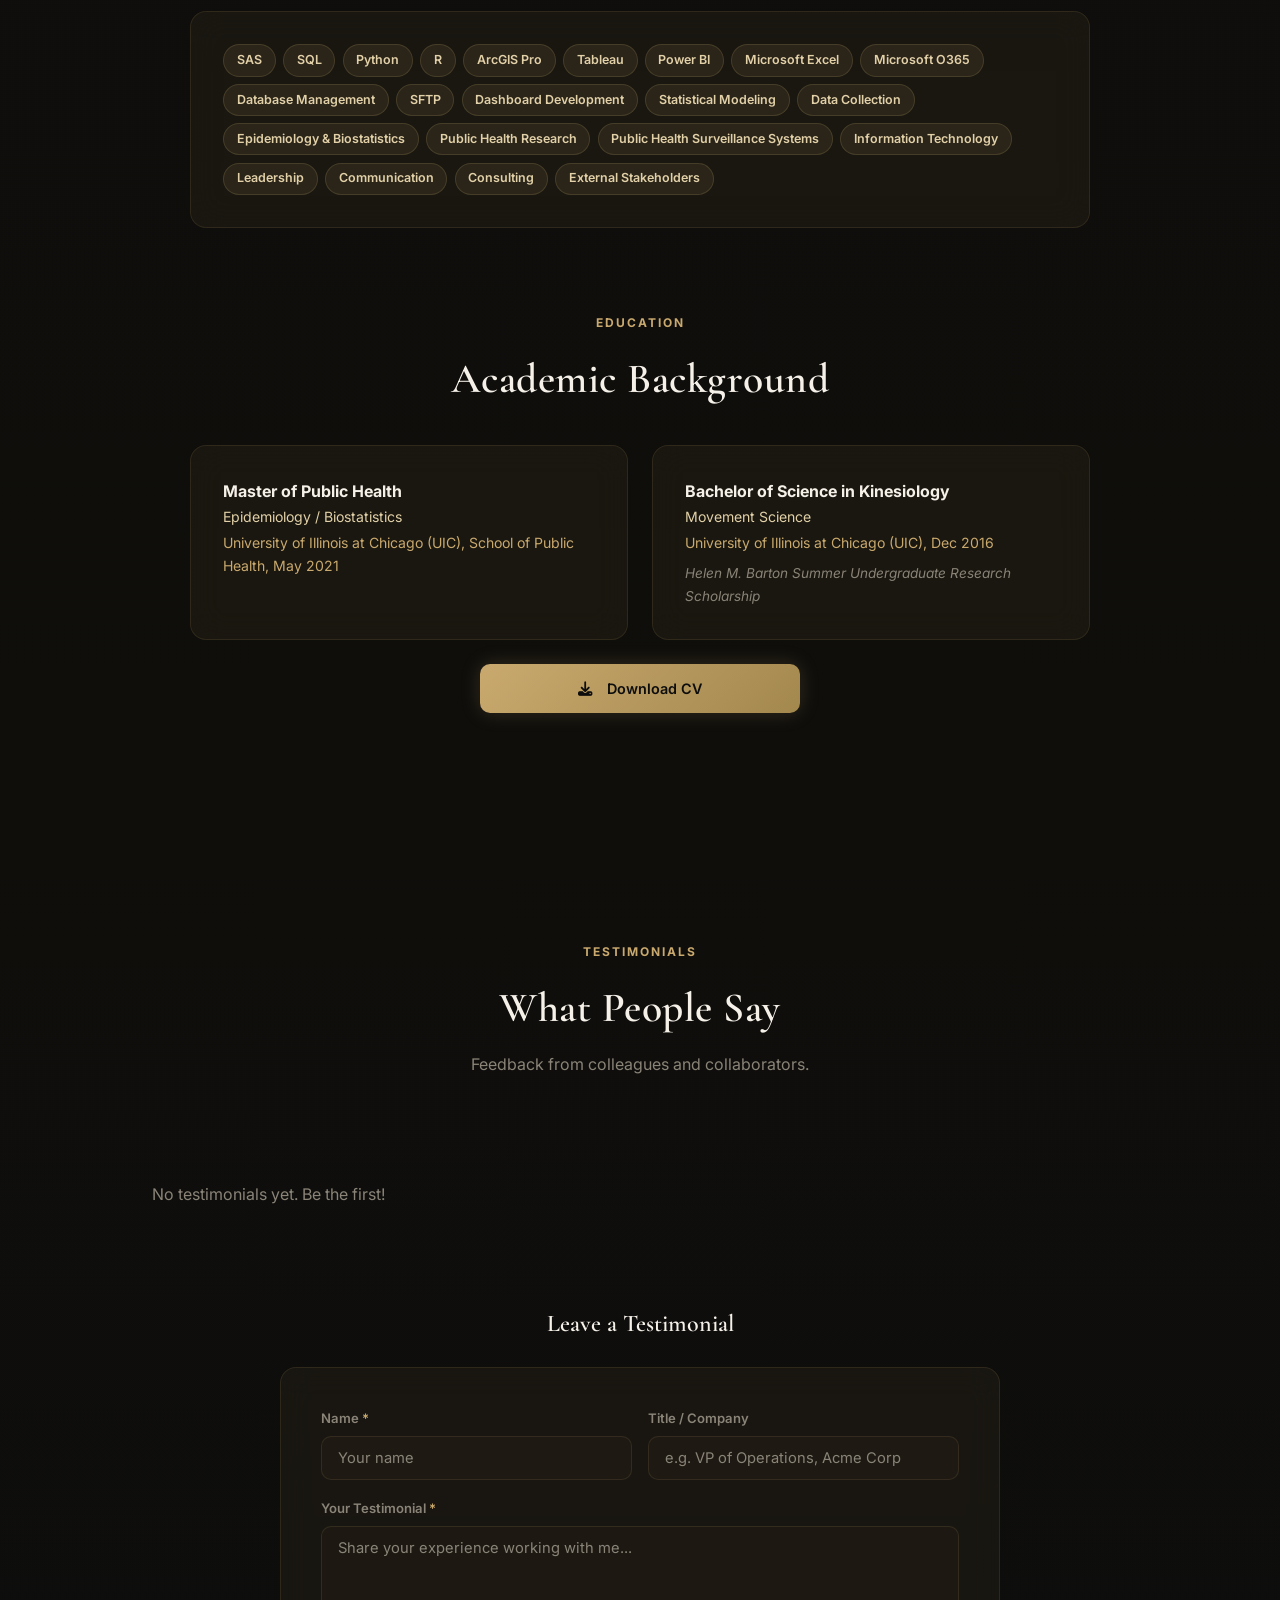
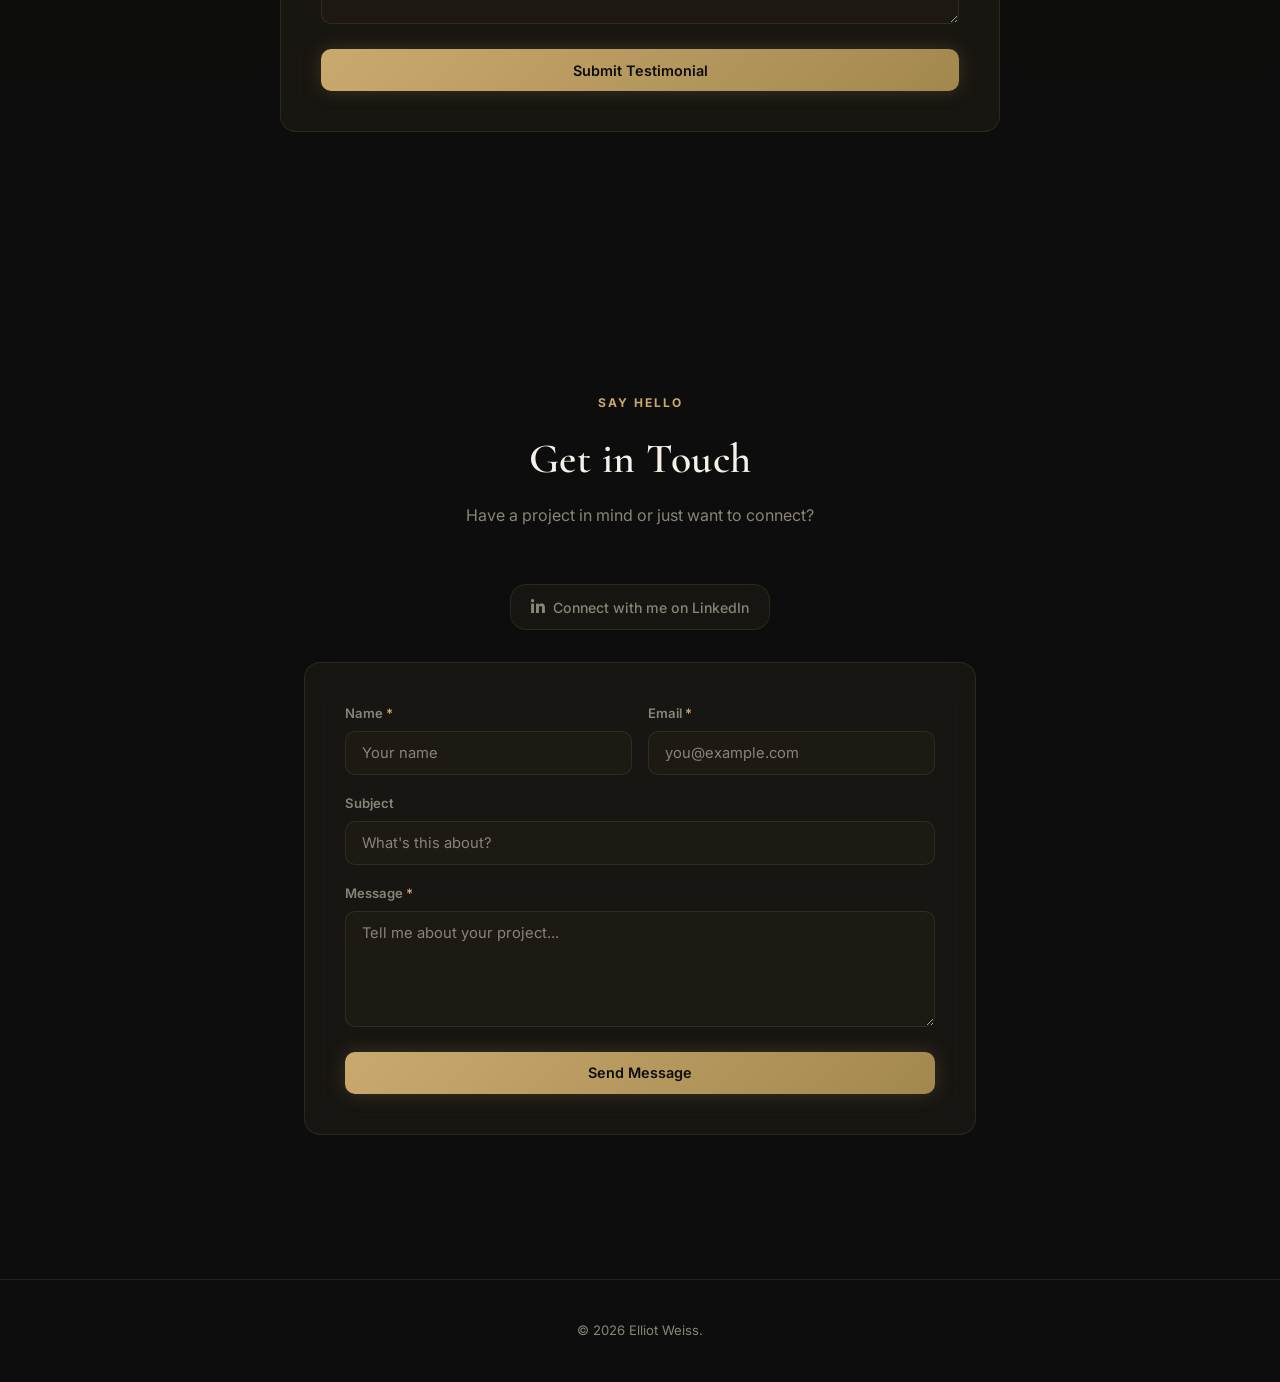
==== commit ae2f19fa: "Make hero headshot clickable with closeup modal Click (or Enter/Space) on the hero headshot opens a " ====
--- a/index.html
+++ b/index.html
@@ -82,7 +82,7 @@
       <div class="orb orb-3"></div>
     </div>
     <div class="hero-content">
-      <img src="static/headshot.jpeg" alt="Elliot Weiss" class="hero-headshot">
+      <img src="static/headshot.jpeg" alt="Elliot Weiss" class="hero-headshot" id="heroHeadshot" role="button" tabindex="0" aria-label="View headshot closeup">
       <div class="hero-badge">Data Analytics Professional &amp; Data Storyteller</div>
       <h1>Hi, I'm <span class="gradient-text">Elliot Weiss</span></h1>
       <p class="hero-sub">I turn complex data into dashboards people actually want to use.</p>
@@ -139,6 +139,16 @@
           <div class="card-glow"></div>
         </article>
         
+      </div>
+
+      <!-- Headshot Modal -->
+      <div class="headshot-modal" id="headshotModal" role="dialog" aria-modal="true" aria-label="Headshot closeup">
+        <div class="headshot-modal-card">
+          <button class="headshot-modal-close" id="headshotModalClose" aria-label="Close">
+            <i class="fa-solid fa-xmark"></i>
+          </button>
+          <img src="static/headshot-full.jpeg" alt="Elliot Weiss headshot closeup" class="headshot-modal-img">
+        </div>
       </div>
 
       <!-- Dashboard Modal -->
@@ -586,6 +596,31 @@
         iframe.src = '';
         document.body.style.overflow = '';
       }
+    });
+
+    /* ── Headshot modal ── */
+    const hsModal = document.getElementById('headshotModal');
+    const hsClose = document.getElementById('headshotModalClose');
+    const hsImg   = document.getElementById('heroHeadshot');
+    function openHeadshot() {
+      hsModal.classList.add('open');
+      document.body.style.overflow = 'hidden';
+      gtag('event', 'open_headshot');
+    }
+    function closeHeadshot() {
+      hsModal.classList.remove('open');
+      document.body.style.overflow = '';
+    }
+    hsImg.addEventListener('click', openHeadshot);
+    hsImg.addEventListener('keydown', e => {
+      if (e.key === 'Enter' || e.key === ' ') { e.preventDefault(); openHeadshot(); }
+    });
+    hsClose.addEventListener('click', closeHeadshot);
+    hsModal.addEventListener('click', e => {
+      if (e.target === hsModal) closeHeadshot();
+    });
+    document.addEventListener('keydown', e => {
+      if (e.key === 'Escape' && hsModal.classList.contains('open')) closeHeadshot();
     });
 
     /* ── Theme toggle (persisted) ── */
--- a/static/style.css
+++ b/static/style.css
@@ -242,6 +242,66 @@
   margin: 0 auto 2rem;
   border: 3px solid var(--gold);
   box-shadow: 0 0 30px rgba(201,169,110,.2), 0 0 60px rgba(201,169,110,.08);
+  cursor: pointer;
+  transition: transform .35s cubic-bezier(.2,.9,.3,1.2), box-shadow .3s;
+}
+.hero-headshot:hover {
+  transform: scale(1.04);
+  box-shadow: 0 0 40px rgba(201,169,110,.4), 0 0 80px rgba(201,169,110,.15);
+}
+
+/* ═══════════════════════════════════════
+   HEADSHOT MODAL
+   ═══════════════════════════════════════ */
+.headshot-modal {
+  position:fixed; inset:0; z-index:1100;
+  background:rgba(0,0,0,.88);
+  -webkit-backdrop-filter: blur(6px);
+  backdrop-filter: blur(6px);
+  display:flex; align-items:center; justify-content:center;
+  padding:2rem;
+  opacity:0; pointer-events:none;
+  transition: opacity .3s;
+}
+.headshot-modal.open { opacity:1; pointer-events:all; }
+.headshot-modal-card {
+  position:relative;
+  max-width:min(500px, 90vw);
+  max-height:90vh;
+  transform: scale(.92);
+  transition: transform .35s cubic-bezier(.2,.9,.3,1.2);
+}
+.headshot-modal.open .headshot-modal-card { transform: scale(1); }
+.headshot-modal-img {
+  display:block;
+  width:100%;
+  height:auto;
+  max-height:90vh;
+  object-fit:contain;
+  border-radius:20px;
+  border:2px solid var(--gold);
+  box-shadow: 0 20px 60px rgba(0,0,0,.6), 0 0 40px rgba(201,169,110,.25);
+}
+.headshot-modal-close {
+  position:absolute; top:-14px; right:-14px;
+  width:40px; height:40px; border-radius:50%;
+  background: var(--bg);
+  border:1px solid var(--gold);
+  color: var(--gold);
+  font-size:1rem;
+  cursor:pointer;
+  display:flex; align-items:center; justify-content:center;
+  transition: background .2s, color .2s, transform .2s;
+  z-index:2;
+}
+.headshot-modal-close:hover {
+  background: var(--gold);
+  color: var(--bg);
+  transform: scale(1.08);
+}
+@media (max-width:640px) {
+  .headshot-modal { padding:1rem; }
+  .headshot-modal-close { top:-10px; right:-10px; width:36px; height:36px; }
 }
 
 .hero-badge {
